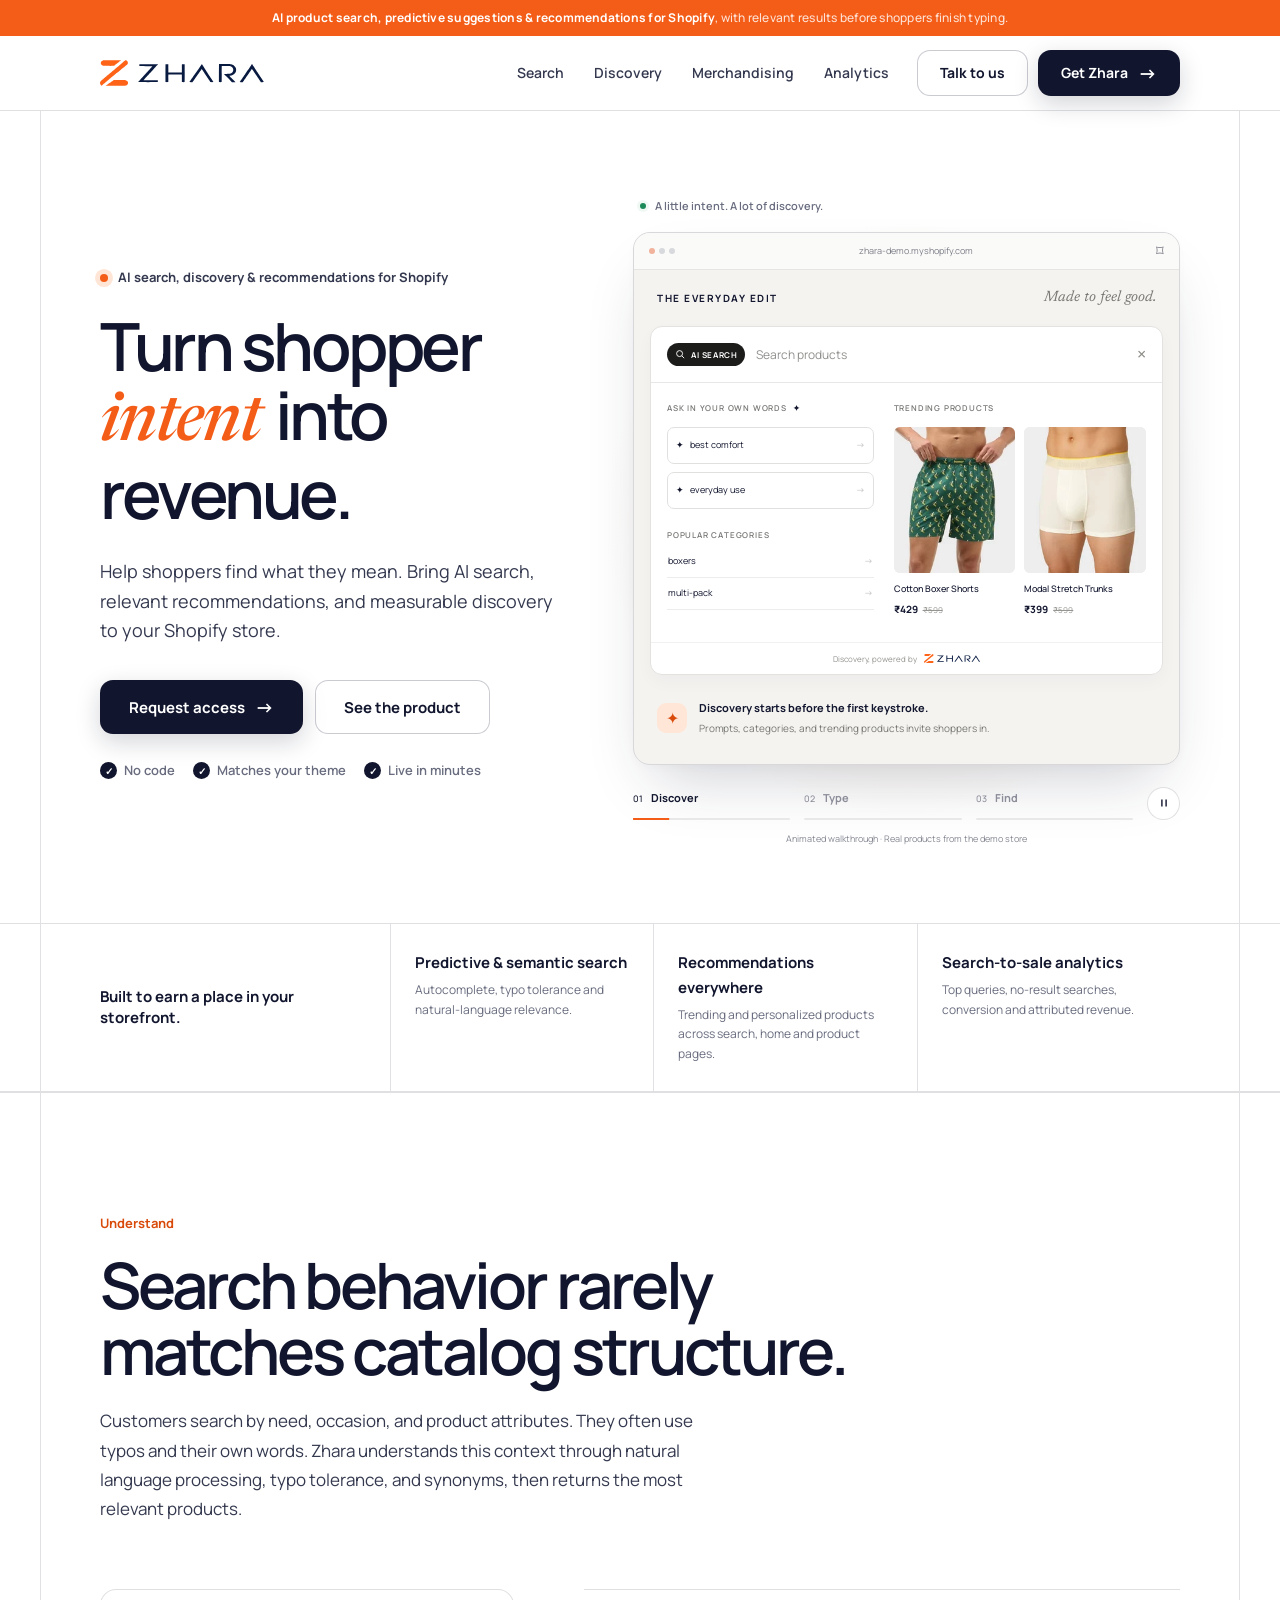
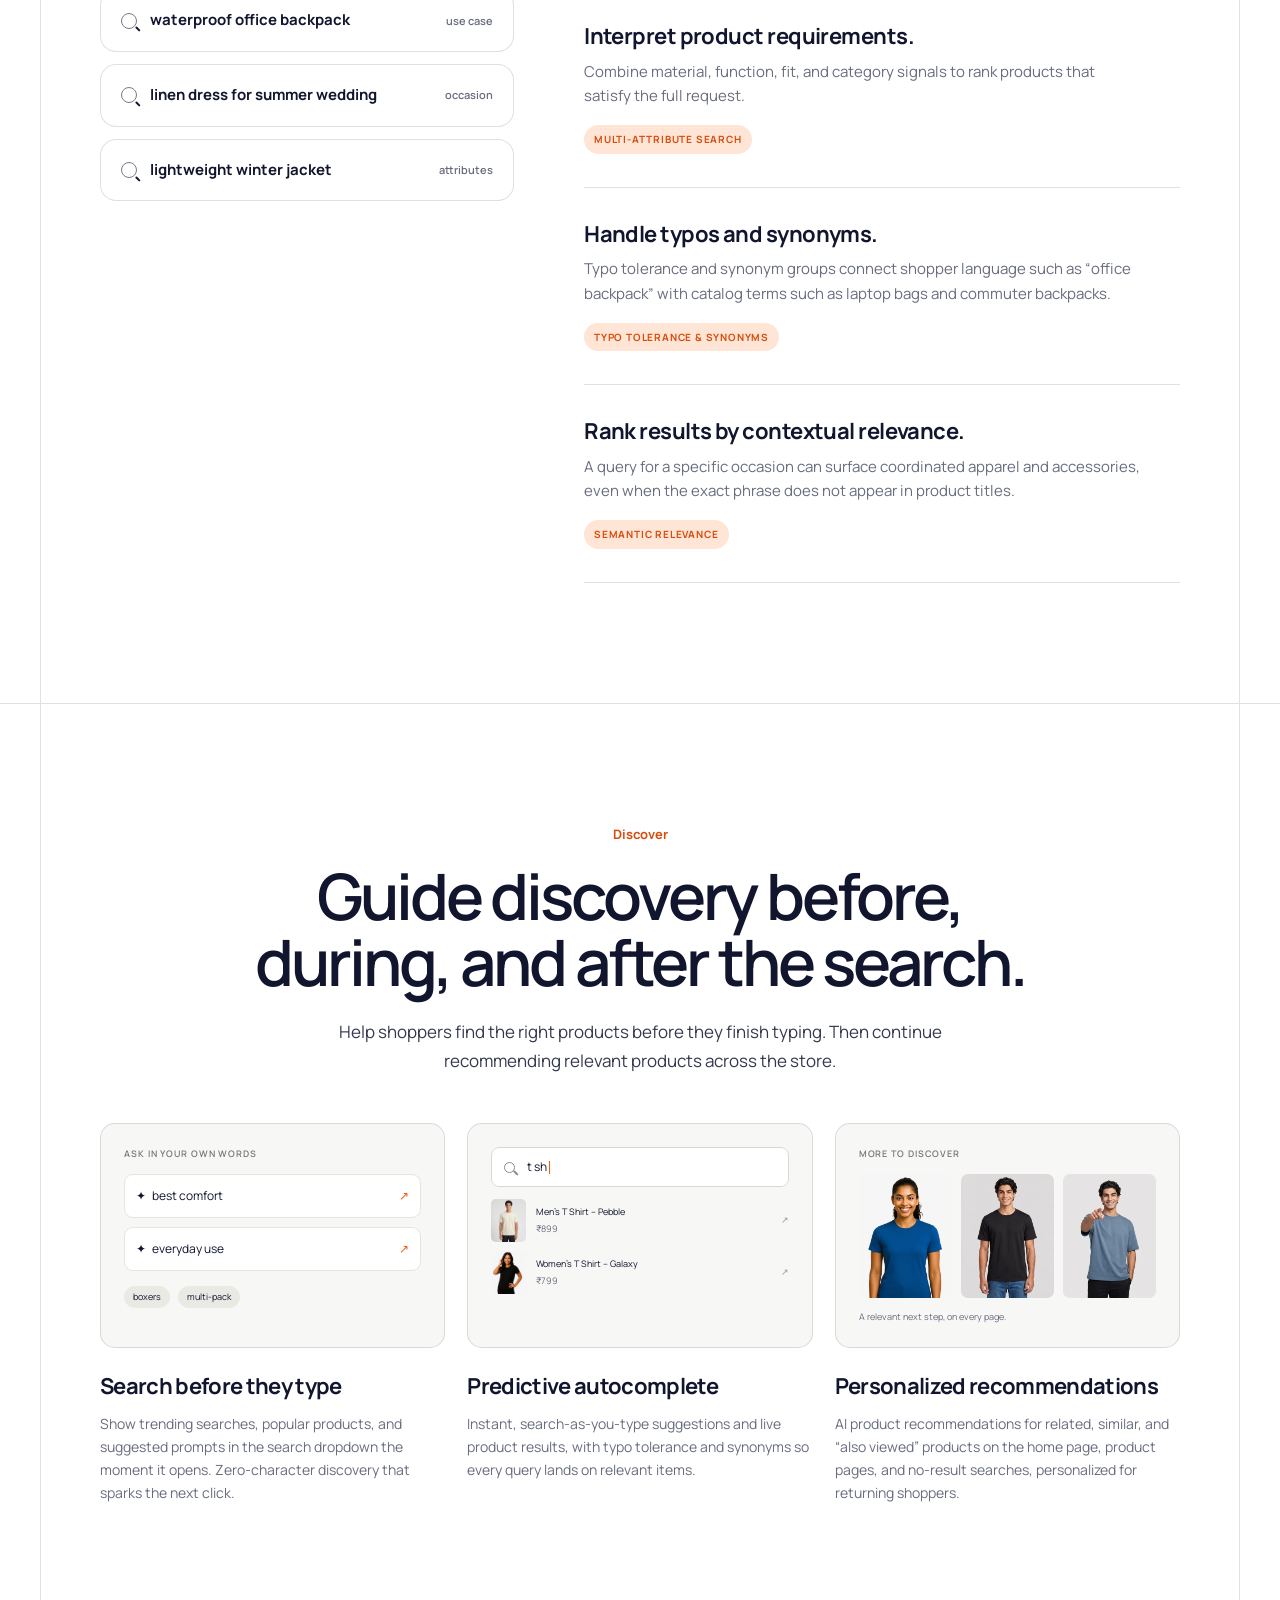
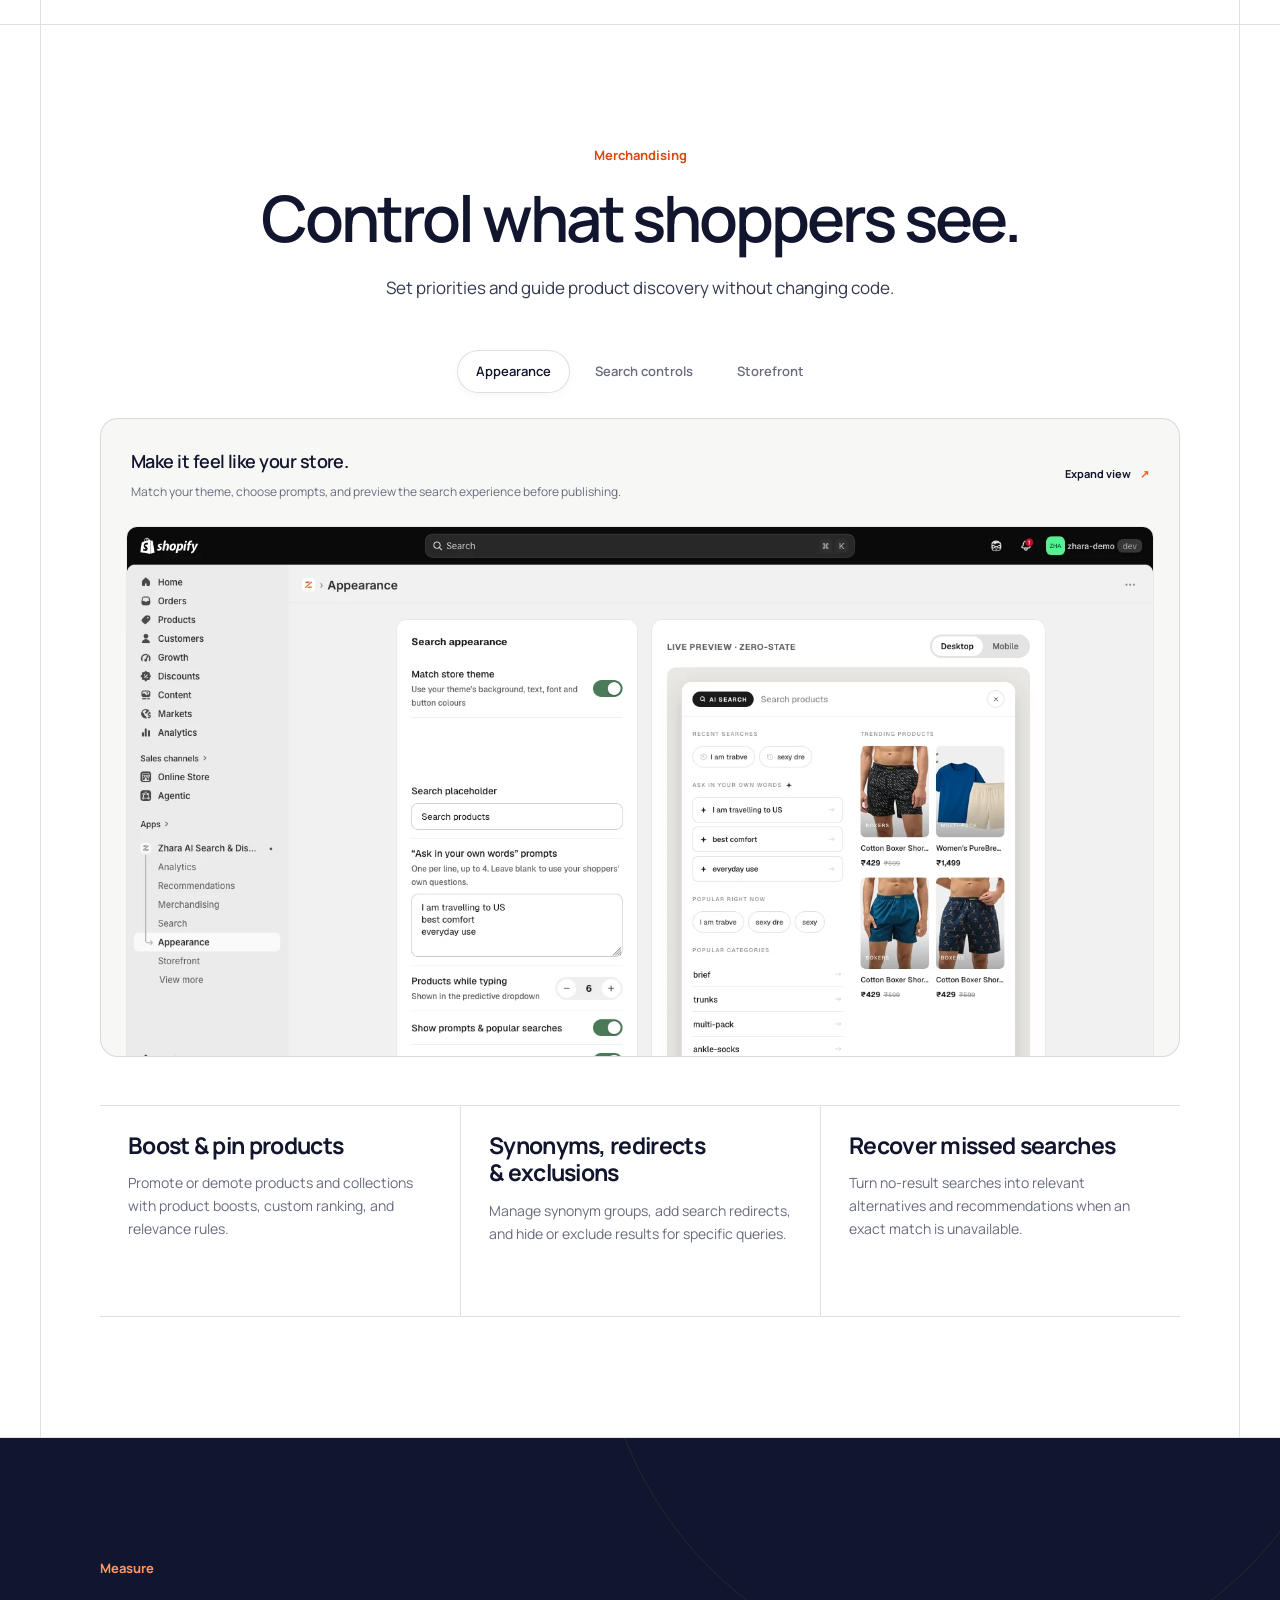
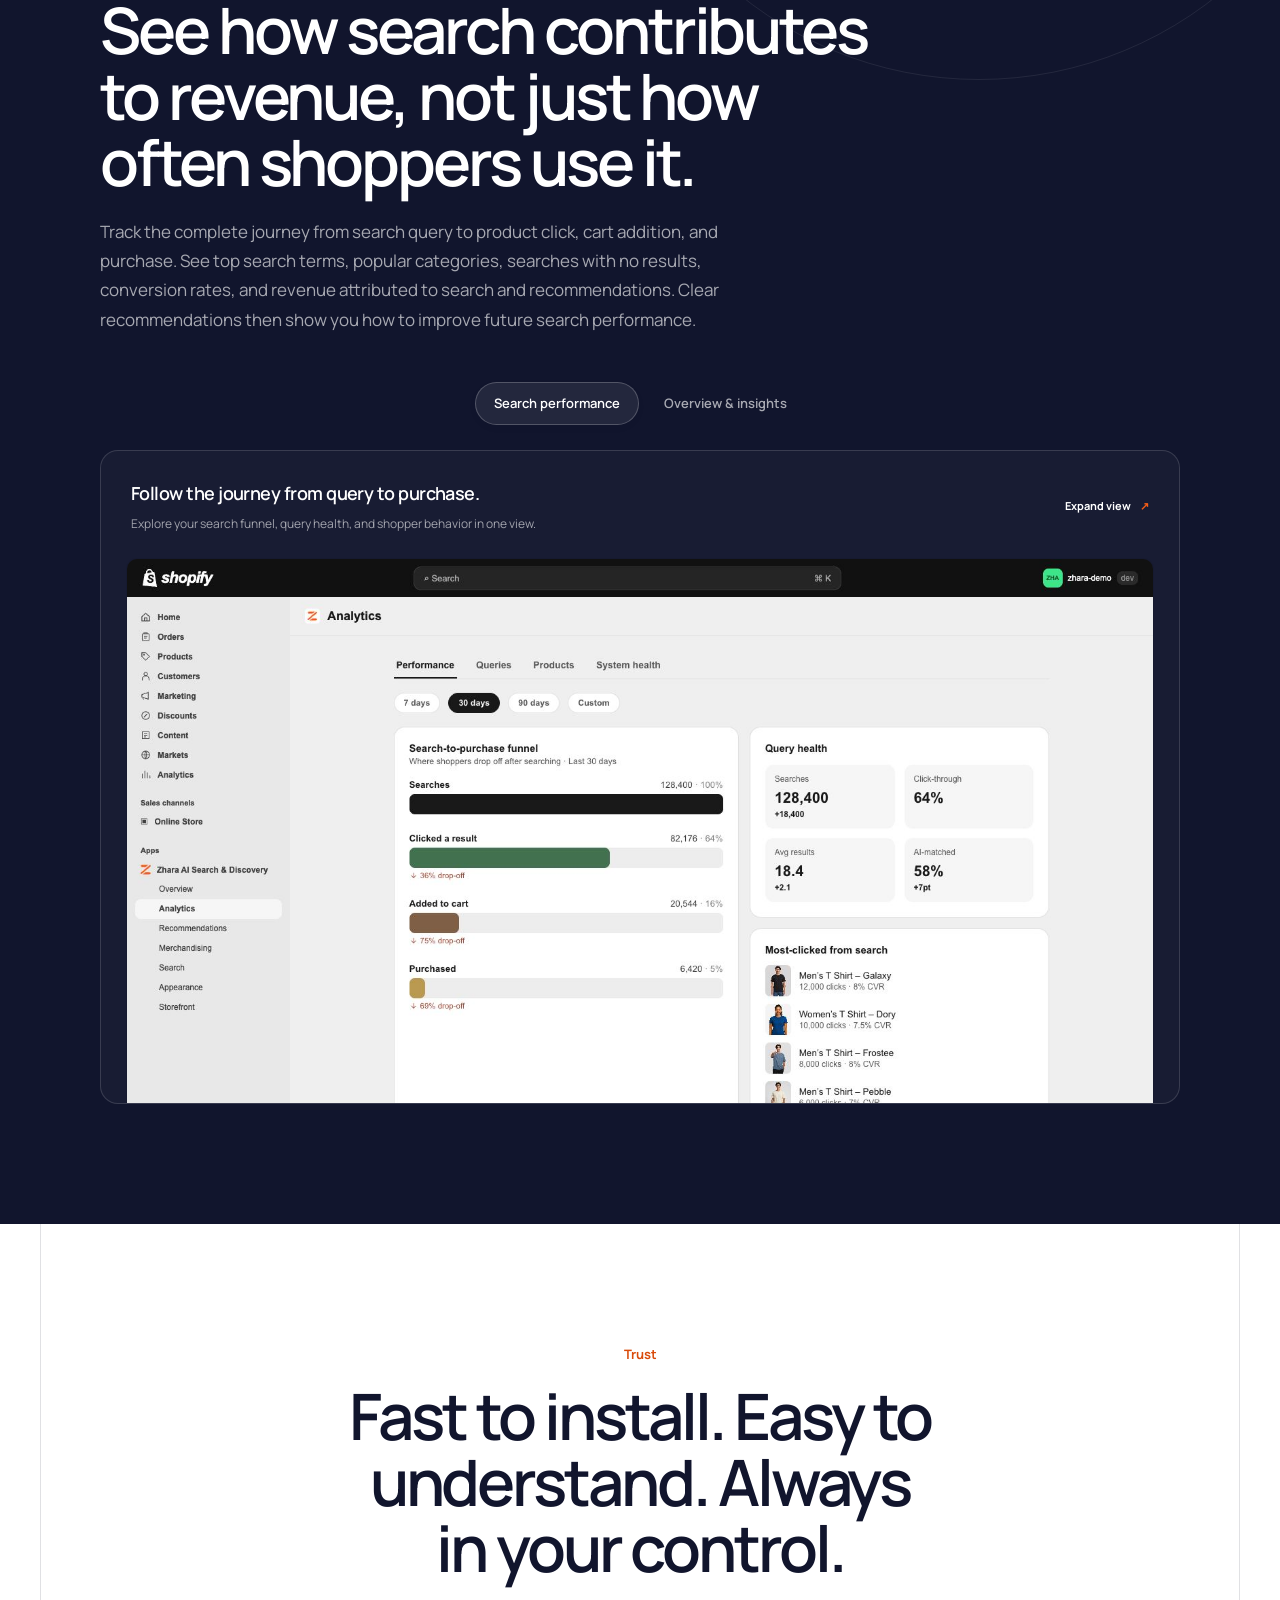
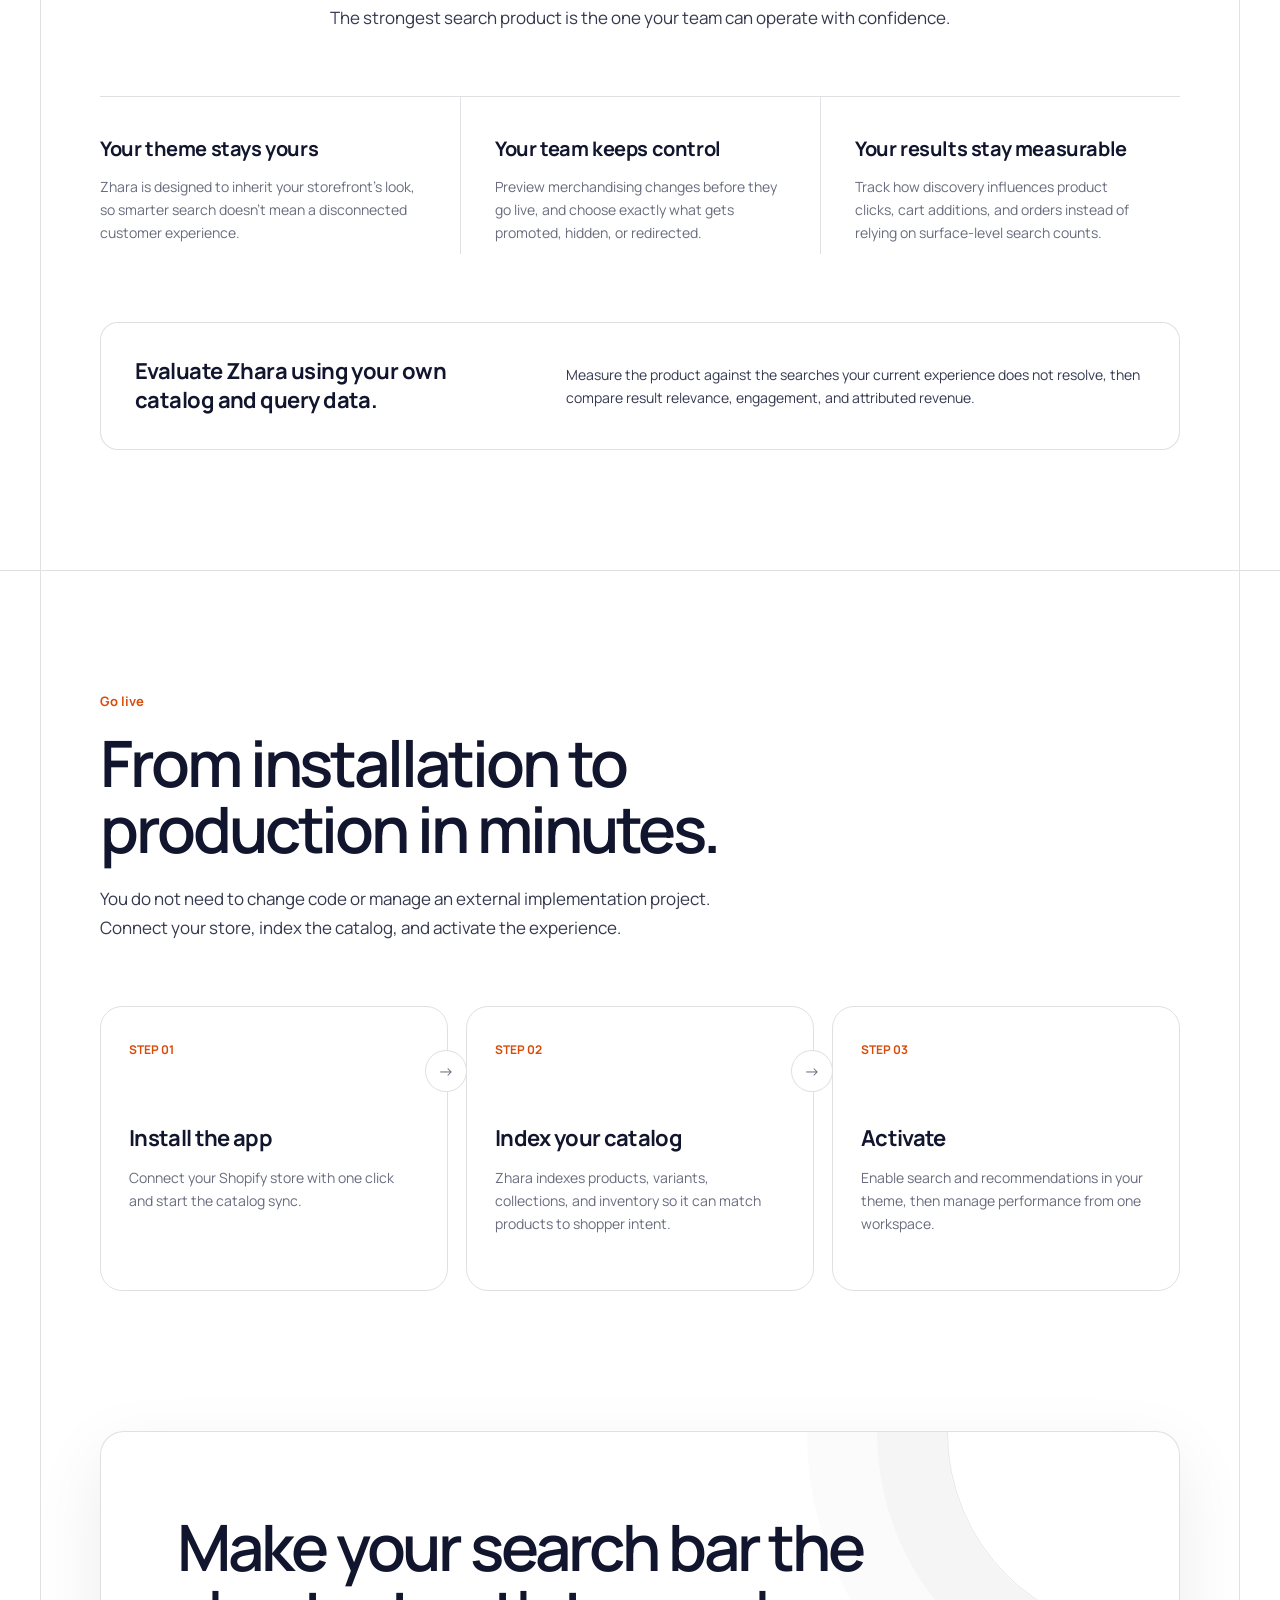
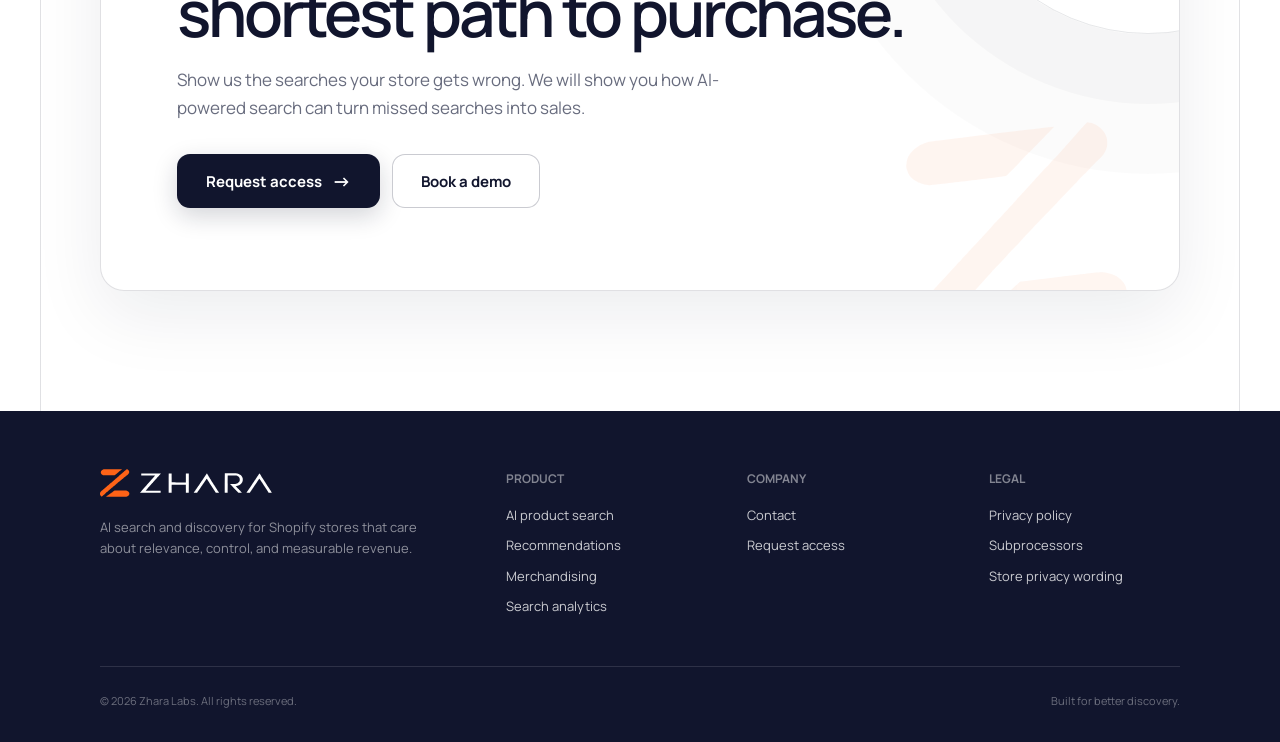
==== index.html @ 8847c70d "feat: add script to build static analytics visuals with illustrative data" ====
<!DOCTYPE html>
<html lang="en">
<head>
  <meta charset="UTF-8">
  <meta name="viewport" content="width=device-width, initial-scale=1.0">
  <title>Zhara AI Search &amp; Discovery — Turn shopper intent into revenue</title>
  <meta name="description" content="Zhara AI Search &amp; Discovery adds AI-powered product search, predictive autocomplete, trending searches and products, and personalized recommendations to your Shopify store — with search analytics that connect discovery to revenue.">
  <meta name="application-name" content="Zhara AI Search &amp; Discovery">
  <meta name="theme-color" content="#ffffff">
  <link rel="canonical" href="https://zhara.io/">
  <meta property="og:type" content="website">
  <meta property="og:url" content="https://zhara.io/">
  <meta property="og:site_name" content="Zhara AI Search &amp; Discovery">
  <meta property="og:title" content="Zhara AI Search &amp; Discovery — Turn shopper intent into revenue">
  <meta property="og:description" content="AI product search, predictive suggestions, trending discovery, recommendations, and analytics for Shopify stores.">
  <meta property="og:image" content="https://zhara.io/assets/og.png">
  <meta property="og:image:width" content="1200">
  <meta property="og:image:height" content="630">
  <meta name="twitter:card" content="summary_large_image">
  <meta name="twitter:title" content="Zhara AI Search &amp; Discovery — Turn shopper intent into revenue">
  <meta name="twitter:description" content="AI product search, predictive suggestions, trending discovery, recommendations, and analytics for Shopify stores.">
  <meta name="twitter:image" content="https://zhara.io/assets/og.png">
  <link rel="icon" href="/favicon.ico" sizes="48x48">
  <link rel="icon" href="assets/logo/favicon.svg" type="image/svg+xml">
  <link rel="icon" href="assets/logo/favicon-32.png" type="image/png" sizes="32x32">
  <link rel="apple-touch-icon" href="assets/logo/apple-touch-icon.png">
  <link rel="manifest" href="/site.webmanifest">
  <script type="application/ld+json">
  {
    "@context": "https://schema.org",
    "@type": "SoftwareApplication",
    "name": "Zhara AI Search & Discovery",
    "url": "https://zhara.io/",
    "applicationCategory": "BusinessApplication",
    "operatingSystem": "Web",
    "description": "AI-powered product search, predictive autocomplete, trending searches, personalized recommendations, merchandising controls, and search analytics for Shopify stores.",
    "offers": { "@type": "Offer", "price": "0", "priceCurrency": "USD" }
  }
  </script>
  <link rel="preconnect" href="https://fonts.googleapis.com">
  <link rel="preconnect" href="https://fonts.gstatic.com" crossorigin>
  <link href="https://fonts.googleapis.com/css2?family=Manrope:wght@400;500;600;700&family=Newsreader:ital,opsz,wght@1,6..72,500&display=swap" rel="stylesheet">
  <style>
    :root {
      --ink: #11152d;
      --ink-2: #34394f;
      --muted: #686c7e;
      --paper: #ffffff;
      --paper-2: #f7f7f5;
      --white: #ffffff;
      --line: rgba(17, 21, 45, .13);
      --line-strong: rgba(17, 21, 45, .22);
      --orange: #f45d18;
      --orange-deep: #d94b0b;
      --orange-pale: #ffe5d6;
      --green: #1c8a58;
      --font: "Manrope", -apple-system, BlinkMacSystemFont, "Segoe UI", sans-serif;
      --serif: "Newsreader", Georgia, serif;
      --max: 1080px;
      --radius: 24px;
      --shadow: 0 30px 80px rgba(17, 21, 45, .13), 0 2px 8px rgba(17, 21, 45, .06);
    }

    * { box-sizing: border-box; margin: 0; padding: 0; }
    html { scroll-behavior: smooth; }
    body {
      background: #ffffff;
      color: var(--ink);
      font-family: var(--font);
      font-size: 16px;
      line-height: 1.65;
      -webkit-font-smoothing: antialiased;
      overflow-x: hidden;
    }
    body::before { display: none; }
    ::selection { background: var(--orange); color: white; }
    a { color: inherit; text-decoration: none; }
    img { max-width: 100%; display: block; }
    button { font: inherit; }
    .wrap { width: min(calc(100% - 96px), var(--max)); margin-inline: auto; }
    .sr-only { position: absolute; width: 1px; height: 1px; padding: 0; margin: -1px; overflow: hidden; clip: rect(0,0,0,0); white-space: nowrap; border: 0; }

    .announcement {
      min-height: 36px;
      display: flex;
      align-items: center;
      justify-content: center;
      gap: 0;
      padding: 7px 20px;
      background: var(--orange);
      color: white;
      font-size: 12px;
      font-weight: 700;
      letter-spacing: .02em;
      text-align: center;
    }
    .announcement span { opacity: .82; font-weight: 500; }

    nav {
      position: sticky;
      top: 0;
      z-index: 50;
      background: rgba(255, 255, 255, .88);
      border-bottom: 1px solid var(--line);
      backdrop-filter: blur(18px) saturate(1.2);
    }
    .nav-inner { height: 74px; display: flex; align-items: center; justify-content: space-between; gap: 28px; }
    .brand img { width: 164px; height: auto; }
    .nav-links { display: flex; align-items: center; gap: 30px; margin-left: auto; }
    .nav-links a { font-size: 14px; font-weight: 600; color: var(--ink-2); transition: color .2s ease; }
    .nav-links a:hover { color: var(--orange-deep); }
    .nav-actions { display: flex; align-items: center; gap: 10px; }

    .btn {
      min-height: 46px;
      padding: 0 22px;
      border: 1px solid transparent;
      border-radius: 13px;
      display: inline-flex;
      align-items: center;
      justify-content: center;
      gap: 10px;
      font-size: 14px;
      font-weight: 700;
      line-height: 1;
      cursor: pointer;
      transition: transform .2s ease, box-shadow .2s ease, background .2s ease, color .2s ease, border-color .2s ease;
    }
    .btn:hover { transform: translateY(-2px); }
    .btn-dark { background: var(--ink); color: white; box-shadow: 0 8px 24px rgba(17, 21, 45, .18); }
    .btn-dark:hover { background: var(--orange); box-shadow: 0 12px 28px rgba(244, 93, 24, .28); }
    .btn-light { background: rgba(255,255,255,.45); border-color: var(--line-strong); color: var(--ink); }
    .btn-light:hover { background: var(--white); border-color: var(--ink); }
    .btn-orange { background: var(--orange); color: white; box-shadow: 0 8px 24px rgba(244,93,24,.25); }
    .btn-orange:hover { background: #ff6b27; }
    .btn-lg { min-height: 54px; padding: 0 28px; font-size: 15px; }
    .arrow { font-size: 19px; line-height: 0; transition: transform .2s ease; }
    .btn:hover .arrow, .text-link:hover .arrow { transform: translateX(4px); }

    .hero {
      position: relative;
      min-height: 790px;
      padding: 102px 0 88px;
      overflow: hidden;
      background-color: #fff;
      background-image: linear-gradient(to right, var(--line) 0 1px, transparent 1px calc(100% - 1px), var(--line) calc(100% - 1px) 100%);
      background-size: min(1200px, calc(100% - 48px)) 100%;
      background-position: center;
      background-repeat: no-repeat;
    }
    .hero::before { display: none; }
    .hero::after { display: none; }
    .hero-grid { position: relative; display: grid; grid-template-columns: minmax(0, 1.12fr) minmax(420px, .88fr); gap: 52px; align-items: center; }
    .eyebrow {
      display: inline-flex;
      align-items: center;
      gap: 10px;
      margin-bottom: 24px;
      font-size: 13px;
      font-weight: 700;
      color: var(--ink-2);
    }
    .eyebrow::before { content: ""; width: 8px; height: 8px; border-radius: 50%; background: var(--orange); box-shadow: 0 0 0 5px var(--orange-pale); }
    h1, h2, h3 { text-wrap: balance; }
    h1 {
      max-width: 700px;
      font-size: clamp(52px, 5.6vw, 78px);
      line-height: 1.035;
      letter-spacing: -.052em;
      font-weight: 600;
    }
    .serif { display: inline-block; margin-right: .075em; font-family: var(--serif); font-style: italic; font-weight: 500; color: var(--orange); letter-spacing: -.025em; }
    .hero-copy { max-width: 590px; margin-top: 28px; color: var(--ink-2); font-size: 18px; line-height: 1.65; }
    .hero-actions { margin-top: 34px; display: flex; align-items: center; gap: 12px; flex-wrap: wrap; }
    .micro-proof { margin-top: 26px; display: flex; align-items: center; gap: 18px; flex-wrap: wrap; color: var(--muted); font-size: 13px; font-weight: 600; }
    .micro-proof span { display: inline-flex; align-items: center; gap: 7px; }
    .micro-proof i { width: 17px; height: 17px; border-radius: 50%; background: var(--ink); color: white; font-size: 10px; font-style: normal; display: inline-flex; align-items: center; justify-content: center; }

    .search-ico { width: 16px; height: 16px; border: 1.5px solid currentColor; border-radius: 50%; position: relative; flex: none; }
    .search-ico::after { content: ""; position: absolute; width: 6px; height: 1.5px; background: currentColor; right: -5px; bottom: -2px; transform: rotate(45deg); border-radius: 2px; }

    .proof-strip {
      border-block: 1px solid var(--line);
      background-color: #fff;
      background-image: linear-gradient(to right, var(--line) 0 1px, transparent 1px calc(100% - 1px), var(--line) calc(100% - 1px) 100%);
      background-size: min(1200px, calc(100% - 48px)) 100%;
      background-position: center;
      background-repeat: no-repeat;
    }
    .proof-grid { display: grid; grid-template-columns: 1.1fr repeat(3, 1fr); align-items: stretch; }
    .proof-intro { padding: 34px 34px 34px 0; display: flex; align-items: center; font-size: 15px; font-weight: 700; line-height: 1.35; }
    .proof-item { padding: 27px 24px; border-left: 1px solid var(--line); }
    .proof-item b { display: block; font-size: 15px; }
    .proof-item span { display: block; margin-top: 4px; color: var(--muted); font-size: 12px; }

    section {
      padding: 120px 0;
      background-color: #fff;
      background-image: linear-gradient(to right, var(--line) 0 1px, transparent 1px calc(100% - 1px), var(--line) calc(100% - 1px) 100%);
      background-size: min(1200px, calc(100% - 48px)) 100%;
      background-position: center;
      background-repeat: no-repeat;
    }
    .section-kicker { margin-bottom: 18px; color: var(--orange-deep); font-size: 13px; font-weight: 700; }
    .section-kicker span { color: var(--muted); }
    h2 { max-width: 860px; font-size: clamp(40px, 5vw, 64px); line-height: 1.03; letter-spacing: -.048em; font-weight: 600; }
    .section-copy { max-width: 640px; margin-top: 22px; color: var(--ink-2); font-size: 17px; line-height: 1.72; }
    .section-head.center { text-align: center; }
    .section-head.center h2, .section-head.center .section-copy { margin-inline: auto; }

    .story { border-block: 1px solid var(--line); }
    .story-grid { margin-top: 66px; display: grid; grid-template-columns: .82fr 1.18fr; gap: 70px; align-items: start; }
    .queries { position: sticky; top: 125px; display: grid; gap: 12px; }
    .query-chip { padding: 18px 20px; border: 1px solid var(--line); border-radius: 16px; background: var(--paper); display: flex; align-items: center; gap: 13px; font-size: 15px; font-weight: 700; transition: border-color .2s, background .2s, transform .2s; }
    .query-chip:hover { transform: translateX(5px); border-color: var(--orange); background: var(--orange-pale); }
    .query-chip small { margin-left: auto; color: var(--muted); font-size: 11px; font-weight: 600; }
    .meaning-list { border-top: 1px solid var(--line); }
    .meaning { padding: 33px 0; border-bottom: 1px solid var(--line); }
    .meaning h3 { font-size: 22px; line-height: 1.25; letter-spacing: -.025em; }
    .meaning p { margin-top: 9px; color: var(--muted); font-size: 15px; max-width: 560px; }
    .meaning-tag { display: inline-flex; margin-top: 16px; padding: 6px 10px; border-radius: 999px; background: var(--orange-pale); color: var(--orange-deep); font-size: 10px; font-weight: 700; letter-spacing: .08em; text-transform: uppercase; }

    .suite { position: relative; overflow: hidden; border-bottom: 1px solid var(--line); }
    .simple-feature-grid { margin-top: 48px; display: grid; grid-template-columns: repeat(3, 1fr); border-block: 1px solid var(--line); }
    .simple-feature { min-height: 210px; padding: 26px 28px 30px; }
    .simple-feature + .simple-feature { border-left: 1px solid var(--line); }
    .simple-feature h3 { margin-top: 0; font-size: 23px; line-height: 1.2; letter-spacing: -.03em; }
    .simple-feature p { max-width: 310px; margin-top: 12px; color: var(--muted); font-size: 14px; }

    .analytics { background: var(--ink); background-image: none; color: white; position: relative; overflow: hidden; }
    .analytics::before { content: ""; position: absolute; width: 760px; height: 760px; border-radius: 50%; border: 1px solid rgba(255,255,255,.08); top: -520px; right: -80px; }
    .analytics .section-kicker { color: #ff9a66; }
    .analytics h2 { color: white; }
    .analytics .section-copy { color: rgba(255,255,255,.63); }
    .trust-section { border-bottom: 1px solid var(--line); }
    .trust-grid { margin-top: 64px; display: grid; grid-template-columns: repeat(3, 1fr); border-top: 1px solid var(--line); }
    .trust-card { padding: 35px 34px 10px 0; }
    .trust-card + .trust-card { padding-left: 34px; border-left: 1px solid var(--line); }
    .trust-card h3 { margin-top: 0; font-size: 20px; letter-spacing: -.02em; }
    .trust-card p { margin-top: 10px; color: var(--muted); font-size: 14px; }
    .honesty { margin-top: 68px; padding: 34px; border-radius: 18px; background: #fff; border: 1px solid var(--line); display: grid; grid-template-columns: .8fr 1.2fr; gap: 45px; align-items: center; }
    .honesty strong { font-size: 22px; line-height: 1.3; letter-spacing: -.025em; }
    .honesty p { color: var(--ink-2); font-size: 14px; }

    .steps-grid { margin-top: 64px; display: grid; grid-template-columns: repeat(3, 1fr); gap: 18px; }
    .step { min-height: 285px; padding: 28px; border: 1px solid var(--line); border-radius: 22px; position: relative; }
    .step::after { content: "→"; position: absolute; right: -20px; top: 43px; width: 40px; height: 40px; border: 1px solid var(--line); border-radius: 50%; background: var(--paper); display: grid; place-items: center; z-index: 2; color: var(--muted); }
    .step:last-child::after { display: none; }
    .step-num { color: var(--orange-deep); font-size: 12px; font-weight: 700; }
    .step h3 { margin-top: 58px; font-size: 22px; letter-spacing: -.03em; }
    .step p { margin-top: 10px; color: var(--muted); font-size: 14px; }

    .cta { padding-top: 20px; padding-bottom: 120px; }
    .cta-box { position: relative; padding: 82px 76px; border: 1px solid var(--line); border-radius: 24px; overflow: hidden; background: #fff; color: var(--ink); box-shadow: 0 24px 70px rgba(17,21,45,.08); }
    .cta-box::before { content: ""; position: absolute; width: 400px; height: 400px; right: -170px; top: -200px; border: 1px solid rgba(17,21,45,.1); border-radius: 50%; box-shadow: 0 0 0 70px rgba(17,21,45,.025), 0 0 0 140px rgba(17,21,45,.015); }
    .cta-mark { position: absolute; right: 60px; bottom: -38px; width: 210px; opacity: .06; transform: rotate(-7deg); }
    .cta-box h2 { position: relative; max-width: 760px; color: var(--ink); }
    .cta-box p { position: relative; max-width: 560px; margin-top: 20px; color: var(--muted); font-size: 17px; }
    .cta-actions { position: relative; margin-top: 32px; display: flex; gap: 12px; flex-wrap: wrap; }
    .cta-box .btn-dark { background: var(--ink); }
    .cta-box .btn-light { border-color: var(--line-strong); background: #fff; color: var(--ink); }
    .cta-box .btn-light:hover { border-color: var(--ink); }

    footer { padding: 58px 0 32px; background: var(--ink); color: white; }
    .footer-top { display: grid; grid-template-columns: 1.3fr repeat(3, .7fr); gap: 50px; padding-bottom: 48px; border-bottom: 1px solid rgba(255,255,255,.12); }
    .footer-brand img { width: 172px; height: auto; }
    .footer-brand p { max-width: 360px; margin-top: 20px; color: rgba(255,255,255,.52); font-size: 13px; }
    .footer-col b { display: block; margin-bottom: 16px; font-size: 12px; color: rgba(255,255,255,.48); }
    .footer-col a { display: block; width: fit-content; margin-top: 9px; font-size: 13px; color: rgba(255,255,255,.78); }
    .footer-col a:hover { color: #ff9a66; }
    .footer-bottom { padding-top: 25px; display: flex; justify-content: space-between; gap: 20px; color: rgba(255,255,255,.38); font-size: 11px; }

    .reveal { opacity: 0; transform: translateY(18px); transition: opacity .7s cubic-bezier(.16,1,.3,1), transform .7s cubic-bezier(.16,1,.3,1); }
    .reveal.in { opacity: 1; transform: none; }

    @media (max-width: 1000px) {
      .nav-links { display: none; }
      .hero { padding-top: 76px; }
      .hero-grid { grid-template-columns: 1fr; gap: 44px; }
      .hero-copy { max-width: 700px; }
      .proof-grid { grid-template-columns: repeat(3, 1fr); }
      .proof-intro { grid-column: 1 / -1; padding: 25px 0; border-bottom: 1px solid var(--line); }
      .proof-item:first-of-type { border-left: 0; }
      .story-grid { grid-template-columns: 1fr; gap: 35px; }
      .queries { position: static; grid-template-columns: repeat(3, 1fr); }
      .query-chip { flex-wrap: wrap; }
      .query-chip small { width: 100%; margin-left: 29px; }
      .simple-feature-grid { grid-template-columns: 1fr; }
      .simple-feature { min-height: auto; padding: 24px 0; }
      .simple-feature + .simple-feature { border-left: 0; border-top: 1px solid var(--line); }
      .simple-feature h3 { margin-top: 0; }
      .trust-grid { grid-template-columns: 1fr; }
      .trust-card, .trust-card + .trust-card { padding: 28px 0; border-left: 0; border-bottom: 1px solid var(--line); }
      .honesty { grid-template-columns: 1fr; gap: 14px; }
    }

    @media (max-width: 700px) {
      .wrap { width: min(calc(100% - 56px), var(--max)); }
      .hero, .proof-strip, section { background-image: none; }
      .announcement span { display: none; }
      .nav-inner { height: 66px; }
      .brand img { width: 132px; }
      .nav-actions .btn-light { display: none; }
      .nav-actions .btn { min-height: 40px; padding: 0 15px; font-size: 12px; }
      .hero { min-height: auto; padding: 68px 0 56px; }
      h1 { font-size: clamp(46px, 13vw, 58px); line-height: 1.05; }
      .hero-copy { margin-top: 22px; font-size: 16px; }
      .hero-actions { align-items: stretch; flex-direction: column; }
      .hero-actions .btn { width: 100%; }
      .micro-proof { gap: 9px 15px; }
      .proof-grid { grid-template-columns: 1fr; }
      .proof-item, .proof-item:first-of-type { border-left: 0; border-top: 1px solid var(--line); padding-inline: 0; }
      section { padding: 82px 0; }
      h2 { font-size: clamp(37px, 11vw, 52px); }
      .section-copy { font-size: 16px; }
      .story-grid, .simple-feature-grid, .trust-grid, .steps-grid { margin-top: 42px; }
      .queries { grid-template-columns: 1fr; }
      .meaning { padding: 26px 0; }
      .steps-grid { grid-template-columns: 1fr; gap: 12px; }
      .step { min-height: auto; padding: 24px; }
      .step::after { display: none; }
      .step h3 { margin-top: 18px; }
      .cta { padding-bottom: 82px; }
      .cta-box { padding: 56px 25px; }
      .cta-mark { right: -30px; width: 160px; }
      .cta-actions { flex-direction: column; }
      .cta-actions .btn { width: 100%; }
      .footer-top { grid-template-columns: 1fr 1fr; }
      .footer-brand { grid-column: 1 / -1; }
      .footer-bottom { flex-direction: column; }
    }

    @media (prefers-reduced-motion: reduce) {
      html { scroll-behavior: auto; }
      *, *::before, *::after { animation-duration: .01ms !important; animation-iteration-count: 1 !important; transition-duration: .01ms !important; }
      .reveal { opacity: 1; transform: none; }
    }
  </style>
  <link rel="stylesheet" href="assets/product-demo.css">
</head>
<body>
  <div class="announcement">AI product search, predictive suggestions &amp; recommendations for Shopify<span>, with relevant results before shoppers finish typing.</span></div>

  <nav aria-label="Main navigation">
    <div class="wrap nav-inner">
      <a href="#top" class="brand" aria-label="Zhara home"><img src="assets/logo/zhara-logo.svg" alt="Zhara" width="1302" height="209"></a>
      <div class="nav-links">
        <a href="#product">Search</a>
        <a href="#discovery">Discovery</a>
        <a href="#features">Merchandising</a>
        <a href="#analytics">Analytics</a>
      </div>
      <div class="nav-actions">
        <a href="mailto:hello@zhara.app" class="btn btn-light">Talk to us</a>
        <a href="#get-started" class="btn btn-dark">Get Zhara <span class="arrow">→</span></a>
      </div>
    </div>
  </nav>

  <main>
    <header class="hero" id="top">
      <div class="wrap hero-grid">
        <div class="hero-content">
          <div class="eyebrow">AI search, discovery &amp; recommendations for Shopify</div>
          <h1>Turn shopper <span class="serif">intent</span> into revenue.</h1>
          <p class="hero-copy">Help shoppers find what they mean. Bring AI search, relevant recommendations, and measurable discovery to your Shopify store.</p>
          <div class="hero-actions">
            <a href="#get-started" class="btn btn-dark btn-lg">Request access <span class="arrow">→</span></a>
            <a href="#product" class="btn btn-light btn-lg">See the product</a>
          </div>
          <div class="micro-proof" aria-label="Product benefits">
            <span><i>✓</i>No code</span>
            <span><i>✓</i>Matches your theme</span>
            <span><i>✓</i>Live in minutes</span>
          </div>
        </div>

        <figure class="product-stage" id="product-demo" aria-label="Animated Zhara search walkthrough">
          <div class="demo-stage-label"><span class="live-dot"></span> A little intent. A lot of discovery.</div>
          <div class="demo-browser">
            <div class="demo-chrome"><span class="window-dots" aria-hidden="true"><i></i><i></i><i></i></span><span>zhara-demo.myshopify.com</span><span class="demo-lock" aria-hidden="true">⌑</span></div>
            <div class="demo-store"><span>THE EVERYDAY EDIT</span><span>Made to feel good.</span></div>
            <div class="demo-search-window">
              <div class="demo-search-field"><span class="ai-badge"><svg viewBox="0 0 24 24" aria-hidden="true"><circle cx="10" cy="10" r="6.5"/><path d="m15 15 5 5"/></svg> AI SEARCH</span><span id="demo-query">Search products</span><span class="demo-caret" aria-hidden="true"></span><span class="demo-close" aria-hidden="true">×</span></div>
              <div class="demo-content" id="demo-content">
                <div class="demo-discover">
                  <div class="demo-suggestions"><p class="ui-label">Ask in your own words <span>✦</span></p><div class="prompt-line">✦ &nbsp; best comfort <span>→</span></div><div class="prompt-line">✦ &nbsp; everyday use <span>→</span></div><p class="ui-label category-label">Popular categories</p><div class="category-line">boxers <span>→</span></div><div class="category-line">multi-pack <span>→</span></div></div>
                  <div><p class="ui-label">Trending products</p><div class="demo-trending"><div class="demo-product"><img src="assets/demo/bananza.webp" alt="Cotton Boxer Shorts - Bananza" width="240" height="320" fetchpriority="high"><b>Cotton Boxer Shorts</b><span>₹429 <del>₹599</del></span></div><div class="demo-product"><img src="assets/demo/opal.webp" alt="Modal Stretch Trunks - Opal" width="240" height="320" fetchpriority="high"><b>Modal Stretch Trunks</b><span>₹399 <del>₹599</del></span></div></div></div>
                </div>
              </div>
              <div class="demo-powered">Discovery, powered by <img src="assets/logo/zhara-logo.svg" alt="Zhara" width="67" height="11"></div>
            </div>
            <div class="demo-story"><span class="demo-spark" aria-hidden="true">✦</span><div><strong id="demo-heading">Discovery starts before the first keystroke.</strong><p id="demo-description">Prompts, categories, and trending products invite shoppers in.</p></div></div>
          </div>
          <div class="demo-controls" aria-label="Search walkthrough scenes">
            <div class="scene-buttons"><button type="button" data-scene="0" aria-pressed="true"><span>01</span> Discover<i></i></button><button type="button" data-scene="1" aria-pressed="false"><span>02</span> Type<i></i></button><button type="button" data-scene="2" aria-pressed="false"><span>03</span> Find<i></i></button></div>
            <button type="button" id="demo-play" aria-label="Pause product animation"><svg viewBox="0 0 20 20" aria-hidden="true"><path d="M7 5v10M13 5v10"/></svg></button>
          </div>
          <figcaption class="demo-caption">Animated walkthrough · Real products from the demo store</figcaption>
        </figure>
      </div>
    </header>

    <div class="proof-strip" aria-label="Zhara product foundations">
      <div class="wrap proof-grid">
        <div class="proof-intro">Built to earn a place in your storefront.</div>
        <div class="proof-item"><b>Predictive &amp; semantic search</b><span>Autocomplete, typo tolerance and natural-language relevance.</span></div>
        <div class="proof-item"><b>Recommendations everywhere</b><span>Trending and personalized products across search, home and product pages.</span></div>
        <div class="proof-item"><b>Search-to-sale analytics</b><span>Top queries, no-result searches, conversion and attributed revenue.</span></div>
      </div>
    </div>

    <section class="story" id="product">
      <div class="wrap">
        <div class="section-head reveal">
          <div class="section-kicker">Understand</div>
          <h2>Search behavior rarely matches catalog structure.</h2>
          <p class="section-copy">Customers search by need, occasion, and product attributes. They often use typos and their own words. Zhara understands this context through natural language processing, typo tolerance, and synonyms, then returns the most relevant products.</p>
        </div>
        <div class="story-grid">
          <div class="queries reveal" aria-label="Example shopper searches">
            <div class="query-chip"><span class="search-ico" style="border-color:#777b8a"></span>waterproof office backpack <small>use case</small></div>
            <div class="query-chip"><span class="search-ico" style="border-color:#777b8a"></span>linen dress for summer wedding <small>occasion</small></div>
            <div class="query-chip"><span class="search-ico" style="border-color:#777b8a"></span>lightweight winter jacket <small>attributes</small></div>
          </div>
          <div class="meaning-list reveal">
            <article class="meaning">
              <div><h3>Interpret product requirements.</h3><p>Combine material, function, fit, and category signals to rank products that satisfy the full request.</p><span class="meaning-tag">Multi-attribute search</span></div>
            </article>
            <article class="meaning">
              <div><h3>Handle typos and synonyms.</h3><p>Typo tolerance and synonym groups connect shopper language such as “office backpack” with catalog terms such as laptop bags and commuter backpacks.</p><span class="meaning-tag">Typo tolerance &amp; synonyms</span></div>
            </article>
            <article class="meaning">
              <div><h3>Rank results by contextual relevance.</h3><p>A query for a specific occasion can surface coordinated apparel and accessories, even when the exact phrase does not appear in product titles.</p><span class="meaning-tag">Semantic relevance</span></div>
            </article>
          </div>
        </div>
      </div>
    </section>

    <section class="suite" id="discovery">
      <div class="wrap">
        <div class="section-head center reveal">
          <div class="section-kicker">Discover</div>
          <h2>Guide discovery before, during, and after the search.</h2>
          <p class="section-copy">Help shoppers find the right products before they finish typing. Then continue recommending relevant products across the store.</p>
        </div>
        <div class="simple-feature-grid reveal">
          <article class="simple-feature"><div class="feature-visual discovery-visual" aria-hidden="true"><span class="ui-label">ASK IN YOUR OWN WORDS</span><div class="mini-prompt">✦ &nbsp; best comfort <span>↗</span></div><div class="mini-prompt">✦ &nbsp; everyday use <span>↗</span></div><div class="mini-tags"><span>boxers</span><span>multi-pack</span></div></div><h3>Search before they type</h3><p>Show trending searches, popular products, and suggested prompts in the search dropdown the moment it opens. Zero-character discovery that sparks the next click.</p></article>
          <article class="simple-feature"><div class="feature-visual autocomplete-visual" aria-hidden="true"><div class="mini-search"><span class="search-ico"></span> t sh<span class="mini-caret"></span></div><div class="mini-result"><img src="assets/demo/pebble.webp" alt="" loading="lazy"><span>Men’s T Shirt – Pebble<small>₹899</small></span><span>↗</span></div><div class="mini-result"><img src="assets/demo/women-galaxy.webp" alt="" loading="lazy"><span>Women’s T Shirt – Galaxy<small>₹799</small></span><span>↗</span></div></div><h3>Predictive autocomplete</h3><p>Instant, search-as-you-type suggestions and live product results, with typo tolerance and synonyms so every query lands on relevant items.</p></article>
          <article class="simple-feature"><div class="feature-visual recommendation-visual" aria-hidden="true"><span class="ui-label">MORE TO DISCOVER</span><div class="mini-products"><img src="assets/demo/dory.webp" alt="" loading="lazy"><img src="assets/demo/galaxy.webp" alt="" loading="lazy"><img src="assets/demo/frostee.webp" alt="" loading="lazy"></div><span class="mini-caption">A relevant next step, on every page.</span></div><h3>Personalized recommendations</h3><p>AI product recommendations for related, similar, and “also viewed” products on the home page, product pages, and no-result searches, personalized for returning shoppers.</p></article>
        </div>
      </div>
    </section>

    <section class="suite" id="features">
      <div class="wrap">
        <div class="section-head center reveal">
          <div class="section-kicker">Merchandising</div>
          <h2>Control what shoppers see.</h2>
          <p class="section-copy">Set priorities and guide product discovery without changing code.</p>
        </div>
        <div class="app-tour reveal" data-tour="controls">
<div class="tour-tabs" role="tablist" aria-label="Controls product views">
          <button type="button" role="tab" id="controls-appearance-tab" aria-controls="controls-appearance" aria-selected="true" tabindex="0">Appearance</button>
          <button type="button" role="tab" id="controls-search-tab" aria-controls="controls-search" aria-selected="false" tabindex="-1">Search controls</button>
          <button type="button" role="tab" id="controls-storefront-tab" aria-controls="controls-storefront" aria-selected="false" tabindex="-1">Storefront</button>
          </div>
          <div class="tour-panel" role="tabpanel" id="controls-appearance" aria-labelledby="controls-appearance-tab">
          <div class="tour-summary">
          <div>
          <h3>Make it feel like your store.</h3>
          <p>Match your theme, choose prompts, and preview the search experience before publishing.</p>
          </div>
          <button type="button" class="expand-shot" data-image="assets/demo/appearance.webp" data-title="Zhara Appearance">Expand view <span aria-hidden="true">↗</span>
          </button>
          </div>
          <div class="screenshot-viewport" tabindex="0" aria-label="Appearance screenshot; scroll to explore">
          <img src="assets/demo/appearance.webp" alt="Zhara Appearance inside Shopify admin" loading="lazy" width="1526" height="1020">
          </div>
          </div>
          <div class="tour-panel" role="tabpanel" id="controls-search" aria-labelledby="controls-search-tab" hidden>
          <div class="tour-summary">
          <div>
          <h3>Your catalog. Your rules.</h3>
          <p>Choose ranking presets, manage synonyms, and personalize results for returning shoppers.</p>
          </div>
          <button type="button" class="expand-shot" data-image="assets/demo/search.webp" data-title="Zhara Search controls">Expand view <span aria-hidden="true">↗</span>
          </button>
          </div>
          <div class="screenshot-viewport" tabindex="0" aria-label="Search controls screenshot; scroll to explore">
          <img src="assets/demo/search.webp" alt="Zhara Search controls inside Shopify admin" loading="lazy" width="1526" height="3010">
          </div>
          </div>
          <div class="tour-panel" role="tabpanel" id="controls-storefront" aria-labelledby="controls-storefront-tab" hidden>
          <div class="tour-summary">
          <div>
          <h3>One place to bring it all together.</h3>
          <p>Manage your search widget, recommendation blocks, catalog sync, and event tracking.</p>
          </div>
          <button type="button" class="expand-shot" data-image="assets/demo/storefront.webp" data-title="Zhara Storefront">Expand view <span aria-hidden="true">↗</span>
          </button>
          </div>
          <div class="screenshot-viewport" tabindex="0" aria-label="Storefront screenshot; scroll to explore">
          <img src="assets/demo/storefront.webp" alt="Zhara Storefront inside Shopify admin" loading="lazy" width="1526" height="819">
          </div>
          </div>
          </div>
        <div class="simple-feature-grid reveal">
          <article class="simple-feature"><h3>Boost &amp; pin products</h3><p>Promote or demote products and collections with product boosts, custom ranking, and relevance rules.</p></article>
          <article class="simple-feature"><h3>Synonyms, redirects &amp; exclusions</h3><p>Manage synonym groups, add search redirects, and hide or exclude results for specific queries.</p></article>
          <article class="simple-feature"><h3>Recover missed searches</h3><p>Turn no-result searches into relevant alternatives and recommendations when an exact match is unavailable.</p></article>
        </div>
      </div>
    </section>

    <section class="analytics" id="analytics">
      <div class="wrap">
        <div class="section-head reveal">
          <div class="section-kicker">Measure</div>
          <h2>See how search contributes to revenue, not just how often shoppers use it.</h2>
          <p class="section-copy">Track the complete journey from search query to product click, cart addition, and purchase. See top search terms, popular categories, searches with no results, conversion rates, and revenue attributed to search and recommendations. Clear recommendations then show you how to improve future search performance.</p>
        </div>
        <div class="app-tour reveal" data-tour="measurement">
<div class="tour-tabs" role="tablist" aria-label="Measurement product views">
          <button type="button" role="tab" id="measurement-analytics-tab" aria-controls="measurement-analytics" aria-selected="true" tabindex="0">Search performance</button>
          <button type="button" role="tab" id="measurement-overview-tab" aria-controls="measurement-overview" aria-selected="false" tabindex="-1">Overview & insights</button>
          </div>
          <div class="tour-panel" role="tabpanel" id="measurement-analytics" aria-labelledby="measurement-analytics-tab">
          <div class="tour-summary">
          <div>
          <h3>Follow the journey from query to purchase.</h3>
          <p>Explore your search funnel, query health, and shopper behavior in one view.</p>
          </div>
          <button type="button" class="expand-shot" data-image="assets/demo/analytics-illustrative.webp" data-title="Zhara Search performance · Illustrative data">Expand view <span aria-hidden="true">↗</span>
          </button>
          </div>
          <div class="screenshot-viewport" tabindex="0" aria-label="Search performance screenshot; scroll to explore">
          <img src="assets/demo/analytics-illustrative.webp" alt="Illustrative Zhara analytics: 128,400 searches, 82,176 clicks, 20,544 cart additions, and 6,420 purchases." loading="lazy" width="1511" height="1106">
          </div>
          </div>
          <div class="tour-panel" role="tabpanel" id="measurement-overview" aria-labelledby="measurement-overview-tab" hidden>
          <div class="tour-summary">
          <div>
          <h3>See the opportunities in every search.</h3>
          <p>Review top queries, searches that need attention, and revenue attribution.</p>
          </div>
          <button type="button" class="expand-shot" data-image="assets/demo/overview-illustrative.webp" data-title="Zhara Overview & insights · Illustrative data">Expand view <span aria-hidden="true">↗</span>
          </button>
          </div>
          <div class="screenshot-viewport" tabindex="0" aria-label="Overview & insights screenshot; scroll to explore">
          <img src="assets/demo/overview-illustrative.webp" alt="Illustrative Zhara overview: 102,720 sessions, 128,400 searches, a 6.25% session-to-purchase rate, and ₹93.6 lakh in attributed revenue." loading="lazy" width="1511" height="1389">
          </div>
          </div>
          </div>
      </div>
    </section>

    <section class="trust-section" id="trust">
      <div class="wrap">
        <div class="section-head center reveal">
          <div class="section-kicker">Trust</div>
          <h2>Fast to install. Easy to understand. Always in your control.</h2>
          <p class="section-copy">The strongest search product is the one your team can operate with confidence.</p>
        </div>
        <div class="trust-grid reveal">
          <article class="trust-card"><h3>Your theme stays yours</h3><p>Zhara is designed to inherit your storefront’s look, so smarter search doesn’t mean a disconnected customer experience.</p></article>
          <article class="trust-card"><h3>Your team keeps control</h3><p>Preview merchandising changes before they go live, and choose exactly what gets promoted, hidden, or redirected.</p></article>
          <article class="trust-card"><h3>Your results stay measurable</h3><p>Track how discovery influences product clicks, cart additions, and orders instead of relying on surface-level search counts.</p></article>
        </div>
        <div class="honesty reveal">
          <strong>Evaluate Zhara using your own catalog and query data.</strong>
          <p>Measure the product against the searches your current experience does not resolve, then compare result relevance, engagement, and attributed revenue.</p>
        </div>
      </div>
    </section>

    <section id="how">
      <div class="wrap">
        <div class="section-head reveal">
          <div class="section-kicker">Go live</div>
          <h2>From installation to production in minutes.</h2>
          <p class="section-copy">You do not need to change code or manage an external implementation project. Connect your store, index the catalog, and activate the experience.</p>
        </div>
        <div class="steps-grid reveal">
          <article class="step"><span class="step-num">STEP 01</span><h3>Install the app</h3><p>Connect your Shopify store with one click and start the catalog sync.</p></article>
          <article class="step"><span class="step-num">STEP 02</span><h3>Index your catalog</h3><p>Zhara indexes products, variants, collections, and inventory so it can match products to shopper intent.</p></article>
          <article class="step"><span class="step-num">STEP 03</span><h3>Activate</h3><p>Enable search and recommendations in your theme, then manage performance from one workspace.</p></article>
        </div>
      </div>
    </section>

    <section class="cta" id="get-started">
      <div class="wrap">
        <div class="cta-box reveal">
          <img src="assets/logo/zhara-mark.svg" class="cta-mark" alt="" aria-hidden="true">
          <h2>Make your search bar the shortest path to purchase.</h2>
          <p>Show us the searches your store gets wrong. We will show you how AI-powered search can turn missed searches into sales.</p>
          <div class="cta-actions">
            <a href="mailto:hello@zhara.app?subject=I%27d%20like%20to%20try%20Zhara" class="btn btn-dark btn-lg">Request access <span class="arrow">→</span></a>
            <a href="mailto:hello@zhara.app?subject=Zhara%20product%20demo" class="btn btn-light btn-lg">Book a demo</a>
          </div>
        </div>
      </div>
    </section>
  </main>

  <footer>
    <div class="wrap">
      <div class="footer-top">
        <div class="footer-brand"><img src="assets/logo/zhara-logo-on-dark.svg" alt="Zhara" width="1302" height="209"><p>AI search and discovery for Shopify stores that care about relevance, control, and measurable revenue.</p></div>
        <div class="footer-col"><b>PRODUCT</b><a href="#product">AI product search</a><a href="#discovery">Recommendations</a><a href="#features">Merchandising</a><a href="#analytics">Search analytics</a></div>
        <div class="footer-col"><b>COMPANY</b><a href="mailto:hello@zhara.app">Contact</a><a href="#get-started">Request access</a></div>
        <div class="footer-col"><b>LEGAL</b><a href="/privacy/">Privacy policy</a><a href="/legal/subprocessors/">Subprocessors</a><a href="/help/store-privacy-policy/">Store privacy wording</a></div>
      </div>
      <div class="footer-bottom"><span>© 2026 Zhara Labs. All rights reserved.</span><span>Built for better discovery.</span></div>
    </div>
  </footer>

  <script>
    const revealObserver = new IntersectionObserver((entries) => {
      entries.forEach((entry) => {
        if (entry.isIntersecting) {
          entry.target.classList.add('in');
          revealObserver.unobserve(entry.target);
        }
      });
    }, { threshold: 0.12 });
    document.querySelectorAll('.reveal').forEach((el) => revealObserver.observe(el));

  </script>
  <dialog class="screenshot-dialog" aria-labelledby="screenshot-title"><div class="dialog-toolbar"><strong id="screenshot-title">Product screenshot</strong><div class="dialog-actions"><button type="button" id="zoom-screenshot" class="dialog-zoom" aria-pressed="false" aria-controls="expanded-screenshot">Zoom in</button><button type="button" id="close-screenshot" aria-label="Close screenshot">×</button></div></div><div class="dialog-image"><img id="expanded-screenshot" alt=""></div></dialog>
  <script src="assets/product-demo.js" defer></script>
</body>
</html>
---- assets/product-demo.css ----
/* Product motion follows the existing Manrope / Newsreader and navy / orange system. */
.hero { padding: 86px 0 76px; min-height: 760px; }
.hero-grid { grid-template-columns: minmax(0, .94fr) minmax(0, 1.06fr); gap: 48px; }
.hero h1 { font-size: clamp(54px, 5.2vw, 72px); }
.hero-copy { max-width: 460px; }
.product-stage { position: relative; min-width: 0; isolation: isolate; margin: 0; }
.product-stage::before { content: ''; position: absolute; inset: 3% -32px 4%; z-index: -1; border-radius: 50%; background: radial-gradient(ellipse, #ffe2d1 0, #faf5ef 45%, #fff0 70%); }
.demo-stage-label { display: flex; align-items: center; gap: 9px; margin: 0 0 17px 7px; font-size: 11px; font-weight: 600; color: var(--muted); }
.live-dot { display: inline-block; width: 6px; height: 6px; flex: none; background: var(--green); border-radius: 50%; box-shadow: 0 0 0 3px #1c8a5810; }
.demo-browser { border: 1px solid #d8d8db; border-radius: 17px; overflow: hidden; background: #f4f3f0; box-shadow: 0 30px 60px -22px #20243c3b, 0 3px 10px #20243c05; }
.demo-chrome { height: 37px; padding: 0 15px; display: flex; align-items: center; justify-content: space-between; border-bottom: 1px solid #e6e5e3; background: #fafaf9; color: #7d7e88; font-size: 9px; }
.window-dots { display: flex; gap: 4px; }
.window-dots i { width: 6px; height: 6px; border-radius: 50%; background: #d8d9dc; }
.window-dots i:first-child { background: #f1b39c; }
.demo-lock { font-size: 15px; }
.demo-store { height: 56px; display: flex; align-items: center; justify-content: space-between; padding: 0 23px; gap: 10px; }
.demo-store span:first-child { font-size: 10px; font-weight: 700; letter-spacing: .15em; }
.demo-store span:last-child { color: #7a7772; font-family: var(--serif); font-style: italic; font-size: 15px; }
.demo-search-window { margin: 0 16px; border-radius: 12px; background: #fff; overflow: hidden; border: 1px solid #e3e2df; box-shadow: 0 7px 17px #27233208; }
.demo-search-field { height: 56px; display: flex; gap: 11px; align-items: center; padding: 0 16px; border-bottom: 1px solid #e7e7e7; white-space: nowrap; }
.ai-badge { padding: 5px 8px; border-radius: 20px; background: #1c1c1b; color: #fff; font-size: 8px; font-weight: 700; letter-spacing: .075em; display: inline-flex; gap: 5px; align-items: center; flex: none; }
.ai-badge svg { width: 11px; height: 11px; fill: none; stroke: currentColor; stroke-width: 2; }
#demo-query { font-size: 12px; color: #90908e; min-width: 0; overflow: hidden; }
.product-stage[data-scene]:not([data-scene="0"]) #demo-query { color: #20211f; }
.demo-caret { display: none; width: 1px; height: 16px; background: var(--orange); margin-left: -9px; flex: none; }
.product-stage.is-typing .demo-caret { display: block; animation: caret-blink .7s steps(1) infinite; }
@keyframes caret-blink { 50% { opacity: 0; } }
.demo-close { margin-left: auto; color: #8b8b87; font-size: 19px; font-weight: 400; }
.demo-content { height: 259px; padding: 19px 16px 12px; }
.demo-content.is-entering { animation: results-enter .5s ease both; }
@keyframes results-enter { from { opacity: 0; transform: translateY(7px); } to { opacity: 1; transform: translateY(0); } }
.demo-discover { display: grid; grid-template-columns: .9fr 1.1fr; gap: 20px; }
.ui-label { display: block; font-size: 8px; line-height: 1.5; font-weight: 600; letter-spacing: .1em; color: #777875; text-transform: uppercase; margin-bottom: 13px; }
.ui-label > span { color: var(--ink); margin-left: 3px; }
.prompt-line { display: flex; align-items: center; border: 1px solid #e0e0df; border-radius: 7px; padding: 10px 8px; font-size: 9px; white-space: nowrap; margin-bottom: 8px; }
.prompt-line span, .category-line span { margin-left: auto; color: #bbbdbb; }
.category-label { margin-top: 20px; margin-bottom: 5px; }
.category-line { display: flex; padding: 8px 1px; font-size: 9px; border-bottom: 1px solid #ececeb; }
.demo-trending { display: grid; grid-template-columns: 1fr 1fr; gap: 9px; }
.demo-product { min-width: 0; }
.demo-product img { width: 100%; height: 146px; object-fit: cover; object-position: top; border-radius: 6px; background: #eee; }
.demo-product b { display: block; font-size: 9px; font-weight: 500; margin-top: 9px; white-space: nowrap; overflow: hidden; text-overflow: ellipsis; }
.demo-product > span { display: block; font-size: 10px; font-weight: 700; margin-top: 4px; }
.demo-product del { font-size: 8px; font-weight: 400; margin-left: 3px; color: #959591; }
.demo-powered { height: 32px; border-top: 1px solid #f1f1ef; display: flex; align-items: center; justify-content: center; gap: 7px; font-size: 8px; color: #93948f; }
.demo-powered img { width: 56px; height: auto; }
.demo-story { min-height: 89px; display: flex; align-items: center; padding: 15px 23px 18px; gap: 12px; }
.demo-spark { display: grid; place-items: center; width: 30px; height: 30px; flex: none; background: #ffe6d6; color: var(--orange-deep); border-radius: 9px; }
.demo-story strong { display: block; font-size: 11px; font-weight: 700; line-height: 1.5; }
.demo-story p { font-size: 10px; line-height: 1.6; color: #787873; margin-top: 4px; }
.demo-controls { display: flex; align-items: center; gap: 14px; margin-top: 21px; }
.scene-buttons { display: grid; grid-template-columns: repeat(3, 1fr); flex: 1; gap: 14px; }
.scene-buttons button { position: relative; text-align: left; background: none; border: 0; cursor: pointer; padding: 3px 0 13px; font-size: 11px; font-weight: 700; color: #8b8d99; }
.scene-buttons button > span { font-size: 9px; font-weight: 500; margin-right: 6px; }
.scene-buttons button::after, .scene-buttons button i { content: ''; position: absolute; bottom: 0; left: 0; height: 2px; width: 100%; background: #e8e8e8; border-radius: 2px; }
.scene-buttons button i { z-index: 1; background: var(--orange); transform: scaleX(0); transform-origin: left; }
.scene-buttons button[aria-pressed="true"] { color: var(--ink); }
.scene-buttons button[aria-pressed="true"] i { transform: scaleX(1); }
#demo-play { background: #fff; border: 1px solid var(--line); border-radius: 50%; width: 33px; height: 33px; cursor: pointer; display: grid; place-items: center; color: var(--ink); flex: none; }
#demo-play svg { width: 14px; height: 14px; stroke: currentColor; stroke-width: 2; fill: none; }
.demo-caption { margin-top: 12px; color: #858792; font-size: 9px; text-align: center; }
.demo-categories { display: flex; gap: 6px; margin-bottom: 13px; }
.demo-categories span { font-size: 8px; background: #f4f4f2; padding: 4px 9px; border-radius: 99px; color: #6f706c; }
.demo-results-label { display: flex; justify-content: space-between; align-items: center; }
.demo-results-label span { letter-spacing: 0; text-transform: none; color: #333630; }
.demo-results-grid { display: grid; grid-template-columns: repeat(3, 1fr); gap: 11px; }
.demo-results-grid img { height: 135px; }
.demo-results-grid b { font-size: 9px; }
.demo-list { display: grid; gap: 9px; }
.demo-list-item { display: flex; align-items: center; gap: 13px; font-size: 10px; }
.demo-list-item img { width: 43px; height: 52px; object-fit: cover; object-position: top; border-radius: 5px; }
.demo-list-item small { display: block; color: #93968e; font-size: 8px; margin-top: 4px; }
.demo-list-item > strong { margin-left: auto; font-size: 10px; }
.demo-list-item del { display: block; color: #969790; font-size: 8px; font-weight: 400; }
/* Quiet motion and tactile product evidence through the rest of the page. */
#discovery .simple-feature-grid { border: 0; gap: 22px; }
#discovery .simple-feature { padding: 0; border: 0; }
#discovery .simple-feature h3 { font-size: 22px; margin-top: 25px; }
#discovery .simple-feature p { max-width: none; }
.feature-visual { height: 225px; border: 1px solid var(--line); border-radius: 15px; padding: 23px; background: #f7f7f5; overflow: hidden; }
.feature-visual .ui-label { font-size: 9px; }
.mini-prompt { display: flex; background: #fff; border: 1px solid #e5e4df; border-radius: 9px; font-size: 12px; padding: 11px; margin-top: 9px; transition: transform .25s; }
.mini-prompt span { margin-left: auto; color: var(--orange); }
.simple-feature:hover .mini-prompt:first-of-type { transform: translateX(4px); }
.mini-tags { display: flex; gap: 8px; margin-top: 15px; }
.mini-tags span { font-size: 9px; padding: 4px 9px; background: #eaeae5; border-radius: 99px; }
.mini-search { display: flex; align-items: center; gap: 12px; background: #fff; border: 1px solid #d9d9d4; border-radius: 8px; padding: 9px 12px; font-size: 12px; margin-bottom: 12px; }
.mini-search .search-ico { width: 11px; height: 11px; color: #8a8b84; }
.mini-caret { width: 1px; height: 13px; background: var(--orange); margin-left: -10px; }
.mini-result { display: flex; align-items: center; gap: 10px; font-size: 9px; margin-top: 9px; }
.mini-result img { width: 35px; height: 43px; border-radius: 5px; object-fit: cover; object-position: top; }
.mini-result small { display: block; font-size: 9px; color: var(--muted); margin-top: 2px; }
.mini-result > span:last-child { margin-left: auto; color: #999; }
.mini-products { display: grid; grid-template-columns: repeat(3, 1fr); gap: 9px; }
.mini-products img { width: 100%; height: 124px; object-fit: cover; object-position: top; border-radius: 7px; transition: transform .3s ease; }
.simple-feature:hover .mini-products img:nth-child(2) { transform: translateY(-5px); }
.mini-caption { display: block; margin-top: 12px; font-size: 9px; color: var(--muted); }
.app-tour { margin-top: 48px; min-width: 0; }
.tour-tabs { display: flex; justify-content: center; gap: 6px; margin-bottom: 25px; }
.tour-tabs button { background: transparent; color: var(--muted); border: 1px solid transparent; font-size: 13px; font-weight: 600; padding: 10px 18px; border-radius: 99px; cursor: pointer; transition: color .2s, background .2s; }
.tour-tabs button:hover { color: var(--ink); background: var(--paper-2); }
.tour-tabs button[aria-selected="true"] { color: var(--ink); background: #fff; border-color: var(--line); box-shadow: 0 3px 9px #11152d08; }
.tour-panel { border: 1px solid var(--line); background: #f7f7f5; padding: 25px 25px 0; border-radius: 18px; overflow: hidden; }
.tour-panel[hidden] { display: none; }
.tour-summary { display: flex; justify-content: space-between; align-items: center; gap: 28px; padding: 3px 5px 24px; }
.tour-summary h3 { font-size: 18px; font-weight: 600; letter-spacing: -.03em; }
.tour-summary p { color: var(--muted); font-size: 12px; margin-top: 5px; max-width: 650px; }
.expand-shot { border: 0; background: none; white-space: nowrap; color: var(--ink); font-size: 11px; font-weight: 700; cursor: pointer; padding: 10px 0 10px 12px; }
.expand-shot span { margin-left: 7px; color: var(--orange); }
.screenshot-viewport { max-height: 530px; overflow: auto; border-radius: 11px 11px 0 0; border: 1px solid #0000000d; border-bottom: 0; scrollbar-width: thin; scrollbar-color: #c9c9c6 #f2f2f0; }
.screenshot-viewport img { width: 100%; height: auto; }
.analytics .tour-tabs button { color: #ffffffa3; }
.analytics .tour-tabs button:hover { background: #ffffff12; color: #fff; }
.analytics .tour-tabs button[aria-selected="true"] { background: #ffffff14; border-color: #ffffff36; color: #fff; }
.analytics .tour-panel { background: #ffffff08; border-color: #ffffff24; }
.analytics .tour-summary p { color: #ffffff99; }
.analytics .expand-shot { color: #fff; }
.analytics .screenshot-viewport { max-height: 545px; }
.screenshot-dialog { position: fixed; inset: 0; margin: auto; width: min(1300px, 94vw); height: min(90vh, 1100px); max-width: none; max-height: none; border: 1px solid #ffffff33; border-radius: 15px; background: #f1f1f1; color: var(--ink); box-shadow: 0 30px 100px #0005; padding: 0; }
.screenshot-dialog::backdrop { background: #0b1026b3; backdrop-filter: blur(7px); }
.dialog-toolbar { height: 57px; display: flex; align-items: center; justify-content: space-between; padding: 0 22px; background: #fff; border-bottom: 1px solid var(--line); }
.dialog-toolbar strong { font-size: 14px; }
.dialog-toolbar button { border: 0; background: #f5f5f3; border-radius: 50%; width: 32px; height: 32px; font-size: 23px; cursor: pointer; }
.dialog-actions { display: flex; align-items: center; gap: 8px; flex-shrink: 0; }
.dialog-toolbar .dialog-zoom { display: none; }
.dialog-image { height: calc(100% - 57px); overflow: auto; }
.dialog-image img { width: 100%; max-width: none; height: auto; }
body:has(.screenshot-dialog[open]) { overflow: hidden; }
button:focus-visible, a:focus-visible, .screenshot-viewport:focus-visible { outline: 2px solid var(--orange); outline-offset: 5px; }
section[id], #product-demo { scroll-margin-top: 100px; }
@media (max-width: 1000px) {
  .hero-grid { grid-template-columns: 1fr; gap: 50px; }
  .hero-content { max-width: 660px; }
  .hero-copy { max-width: 610px; }
  .product-stage { width: min(100%, 570px); margin-inline: auto; }
  #discovery .simple-feature-grid { grid-template-columns: repeat(3, 1fr); gap: 17px; }
  .feature-visual { padding: 16px; }
  #discovery .simple-feature h3 { font-size: 19px; }
  .mini-result { font-size: 8px; }
  .mini-result > span:last-child { display: none; }
}
@media (max-width: 700px) {
  .hero { padding: 57px 0 55px; }
  .hero h1 { font-size: clamp(46px, 11.8vw, 66px); }
  .hero-grid { gap: 47px; }
  .product-stage::before { inset-inline: -20px; }
  .demo-stage-label { font-size: 10px; }
  .demo-store { padding-inline: 16px; }
  .demo-store span:first-child { font-size: 8px; }
  .demo-store span:last-child { font-size: 13px; }
  .demo-search-window { margin-inline: 10px; }
  .demo-search-field { padding-inline: 10px; gap: 8px; }
  .ai-badge { font-size: 7px; padding: 5px 7px; }
  #demo-query { font-size: 11px; }
  .demo-content { padding: 15px 11px 10px; height: 245px; }
  .demo-discover { grid-template-columns: .95fr 1.05fr; gap: 12px; }
  .ui-label { font-size: 7px; letter-spacing: .06em; }
  .prompt-line { font-size: 8px; padding: 9px 6px; }
  .demo-trending { gap: 7px; }
  .demo-product img { height: 131px; }
  .demo-product b { font-size: 8px; }
  .demo-product > span { font-size: 9px; }
  .demo-product del { display: none; }
  .demo-story { padding-inline: 15px; min-height: 96px; gap: 9px; }
  .demo-story strong { font-size: 10px; }
  .demo-story p { font-size: 9px; }
  .demo-controls { gap: 9px; }
  .scene-buttons { gap: 10px; }
  .scene-buttons button { font-size: 10px; }
  .scene-buttons button > span { font-size: 8px; margin-right: 3px; }
  .demo-caption { font-size: 8px; }
  .demo-categories { gap: 4px; }
  .demo-categories span { font-size: 7px; padding: 4px 7px; }
  .demo-results-grid { gap: 8px; }
  .demo-results-grid img { height: 122px; }
  .demo-list-item { font-size: 9px; gap: 8px; }
  #discovery .simple-feature-grid { grid-template-columns: 1fr; gap: 32px; }
  .feature-visual { padding: 23px; height: 225px; }
  #discovery .simple-feature h3 { font-size: 23px; margin-top: 19px; }
  .mini-result { font-size: 10px; }
  .mini-products img { height: 126px; }
  .tour-tabs { gap: 2px; }
  .tour-tabs button { font-size: 11px; padding: 9px 10px; min-height: 44px; }
  .tour-panel { padding: 16px 12px 12px; border-radius: 13px; }
  .tour-summary { display: block; padding: 0 2px 14px; }
  .tour-summary h3 { font-size: 17px; }
  .tour-summary p { font-size: 11px; }
  .expand-shot { min-height: 44px; padding: 10px 0; margin-top: 4px; }
  .screenshot-viewport, .analytics .screenshot-viewport { max-height: none; overflow: hidden; border-radius: 8px; border-bottom: 1px solid #0000000d; }
  .screenshot-viewport img { width: 100%; max-width: 100%; height: auto; margin: 0; }
  .screenshot-dialog { width: 100%; height: 100%; height: 100dvh; border: 0; border-radius: 0; }
  .screenshot-dialog[open] { display: flex; flex-direction: column; }
  .dialog-toolbar { height: auto; min-height: 64px; flex-shrink: 0; gap: 12px; padding: 10px 14px; padding-top: max(10px, env(safe-area-inset-top)); }
  .dialog-toolbar strong { min-width: 0; font-size: 12px; line-height: 1.5; }
  .dialog-toolbar button { width: 44px; height: 44px; }
  .dialog-toolbar .dialog-zoom { display: block; width: auto; padding: 0 13px; border-radius: 9px; font-size: 12px; font-weight: 600; }
  .dialog-image { height: auto; flex: 1; min-height: 0; overscroll-behavior: contain; }
  .dialog-image img { width: 100%; }
  .screenshot-dialog.is-zoomed .dialog-image img { width: 1200px; }
}
@media (prefers-reduced-motion: reduce) {
  .demo-content.is-entering { animation: none; }
  .product-stage.is-typing .demo-caret { animation: none; }
}
#demo-play[hidden] { display: none; }
@media (max-width: 380px) {
  .nav-inner { gap: 12px; }
  .brand img { width: 115px; }
  .nav-actions .btn { white-space: nowrap; padding-inline: 12px; }
  .demo-trending { grid-template-columns: 1fr; }
  .demo-trending .demo-product:nth-child(2) { display: none; }
}
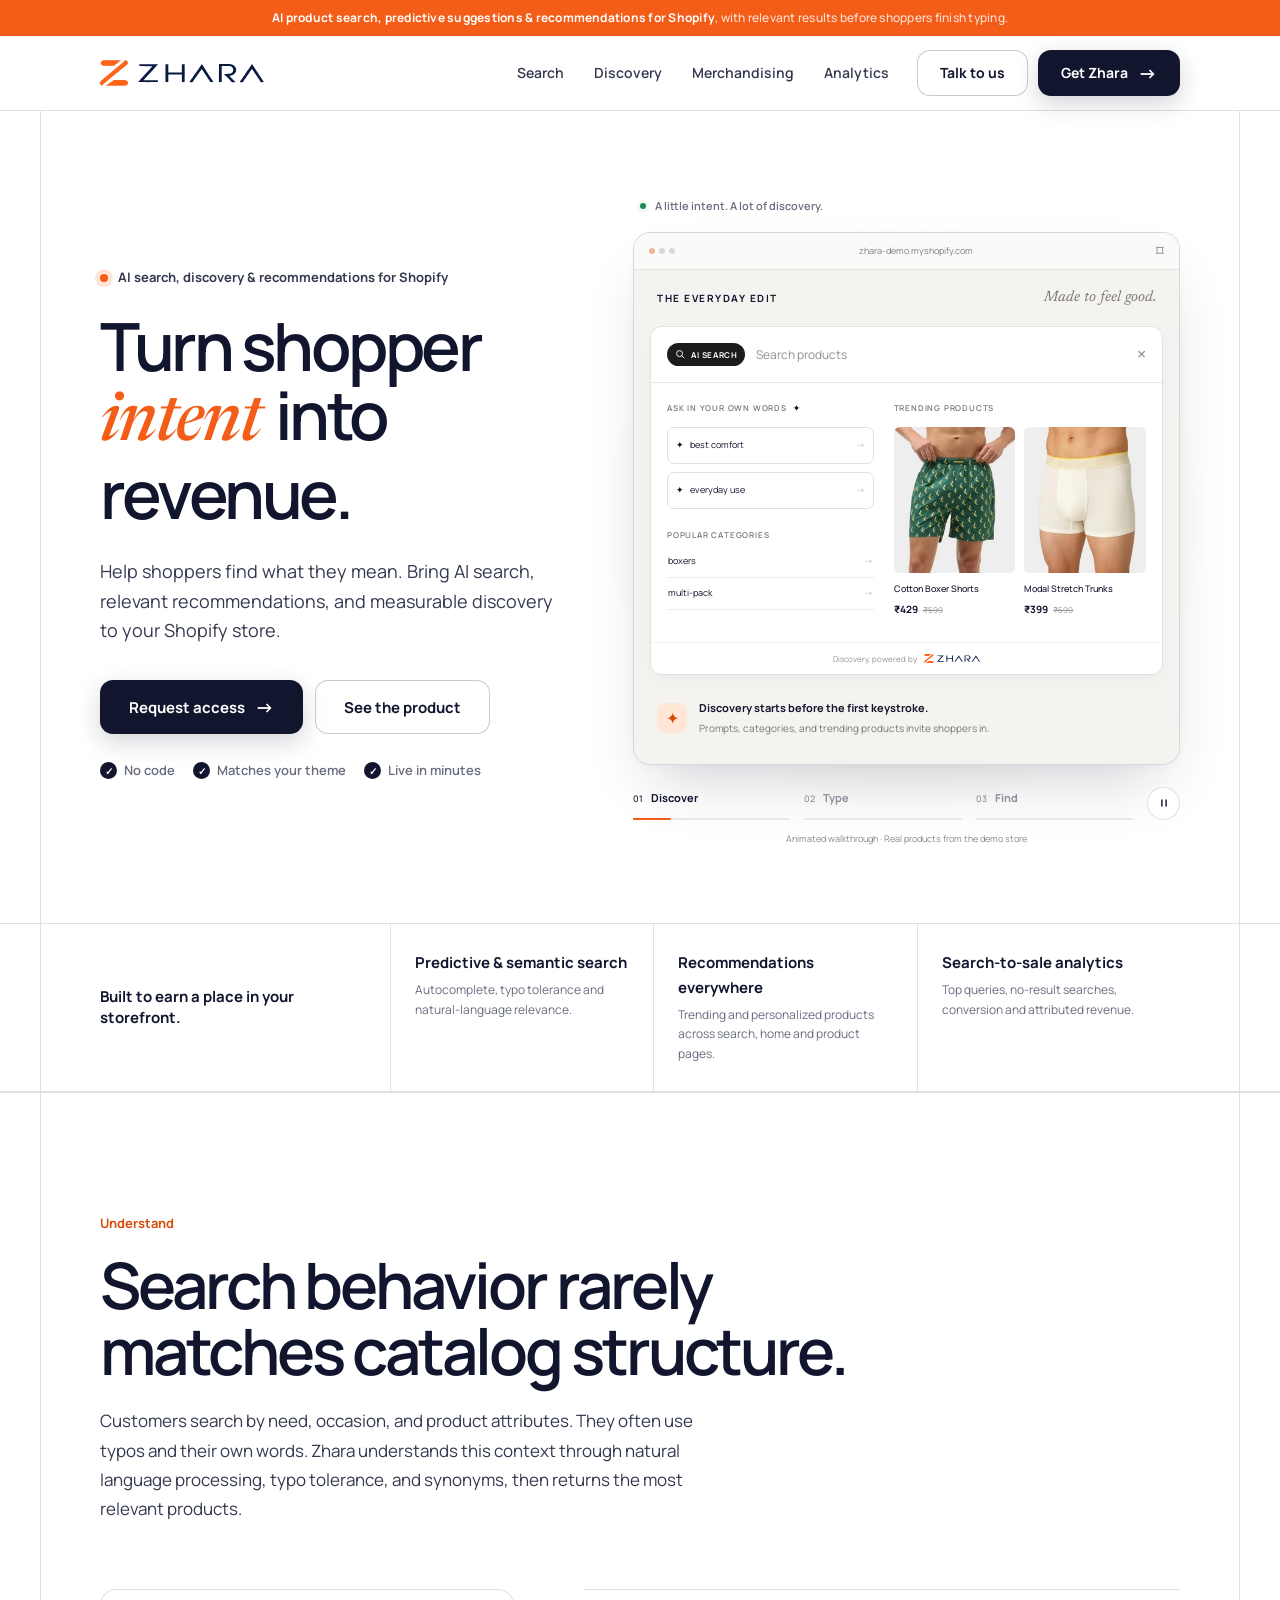
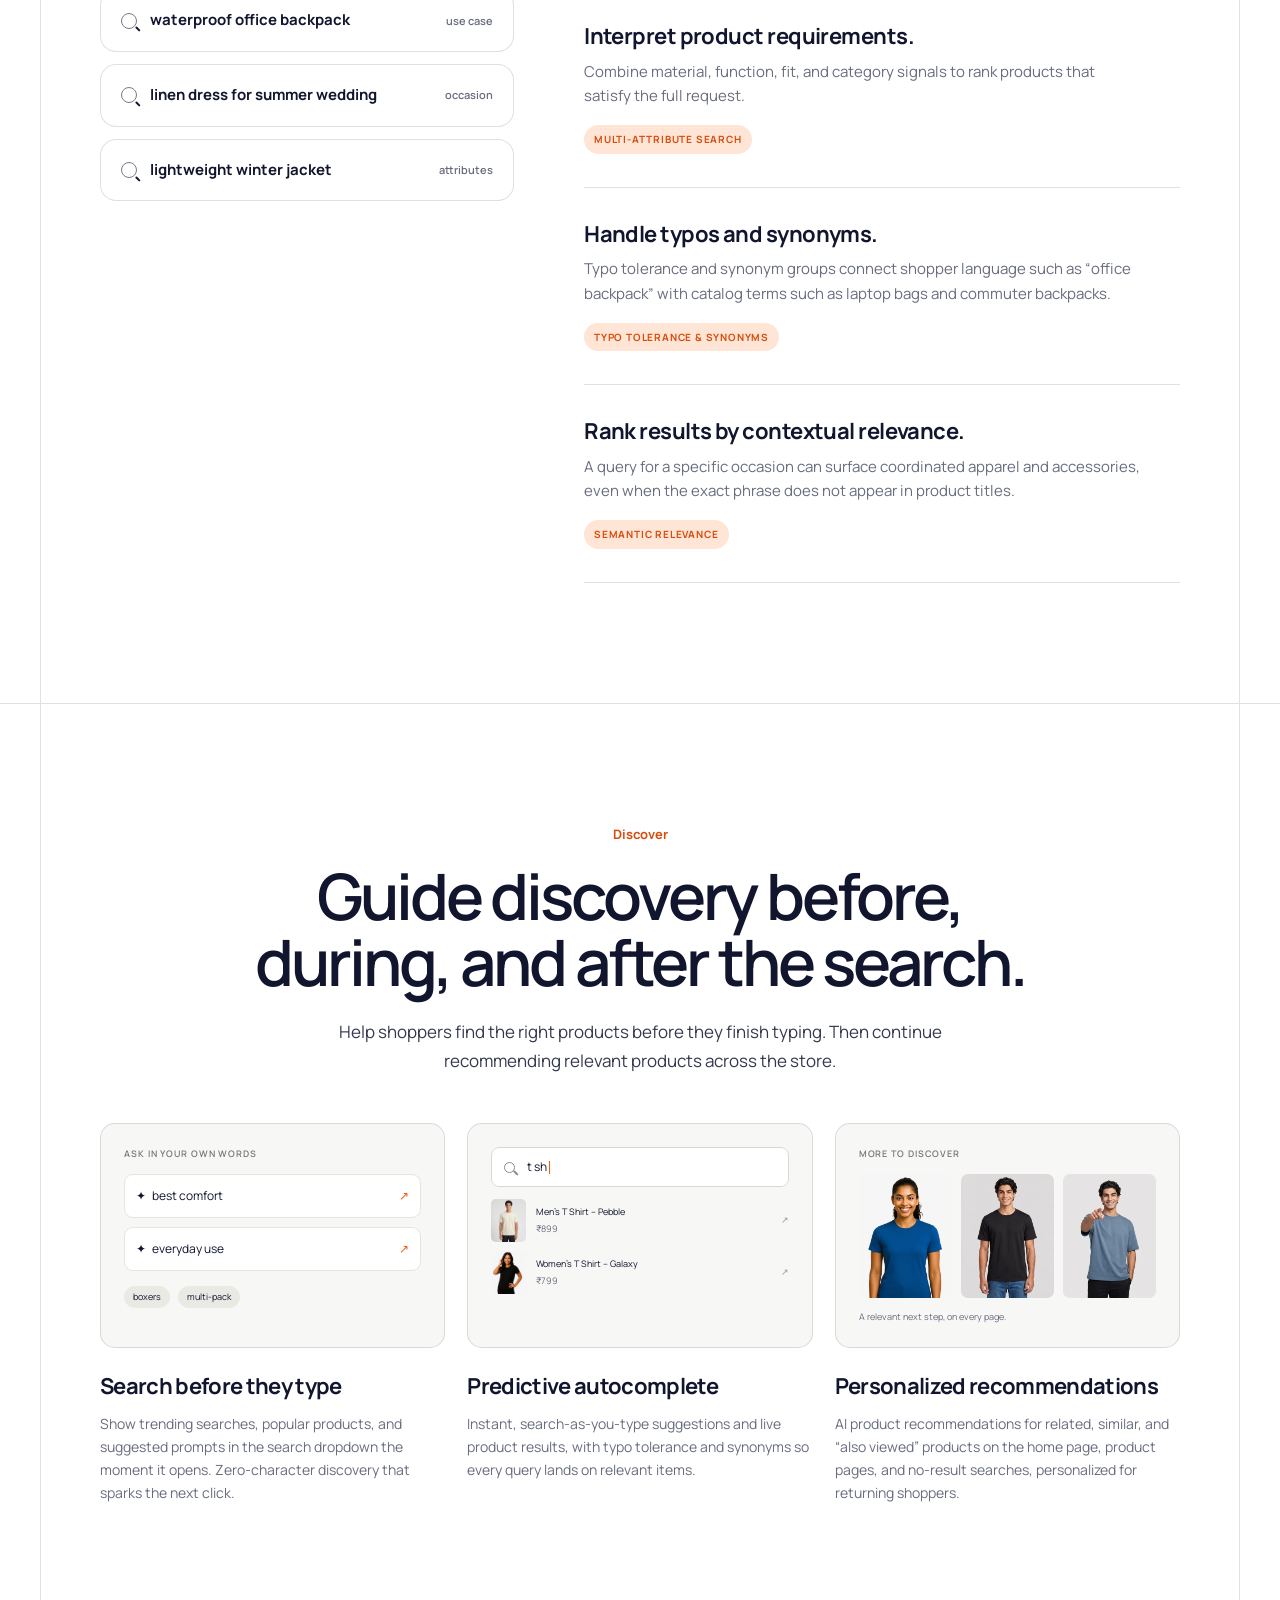
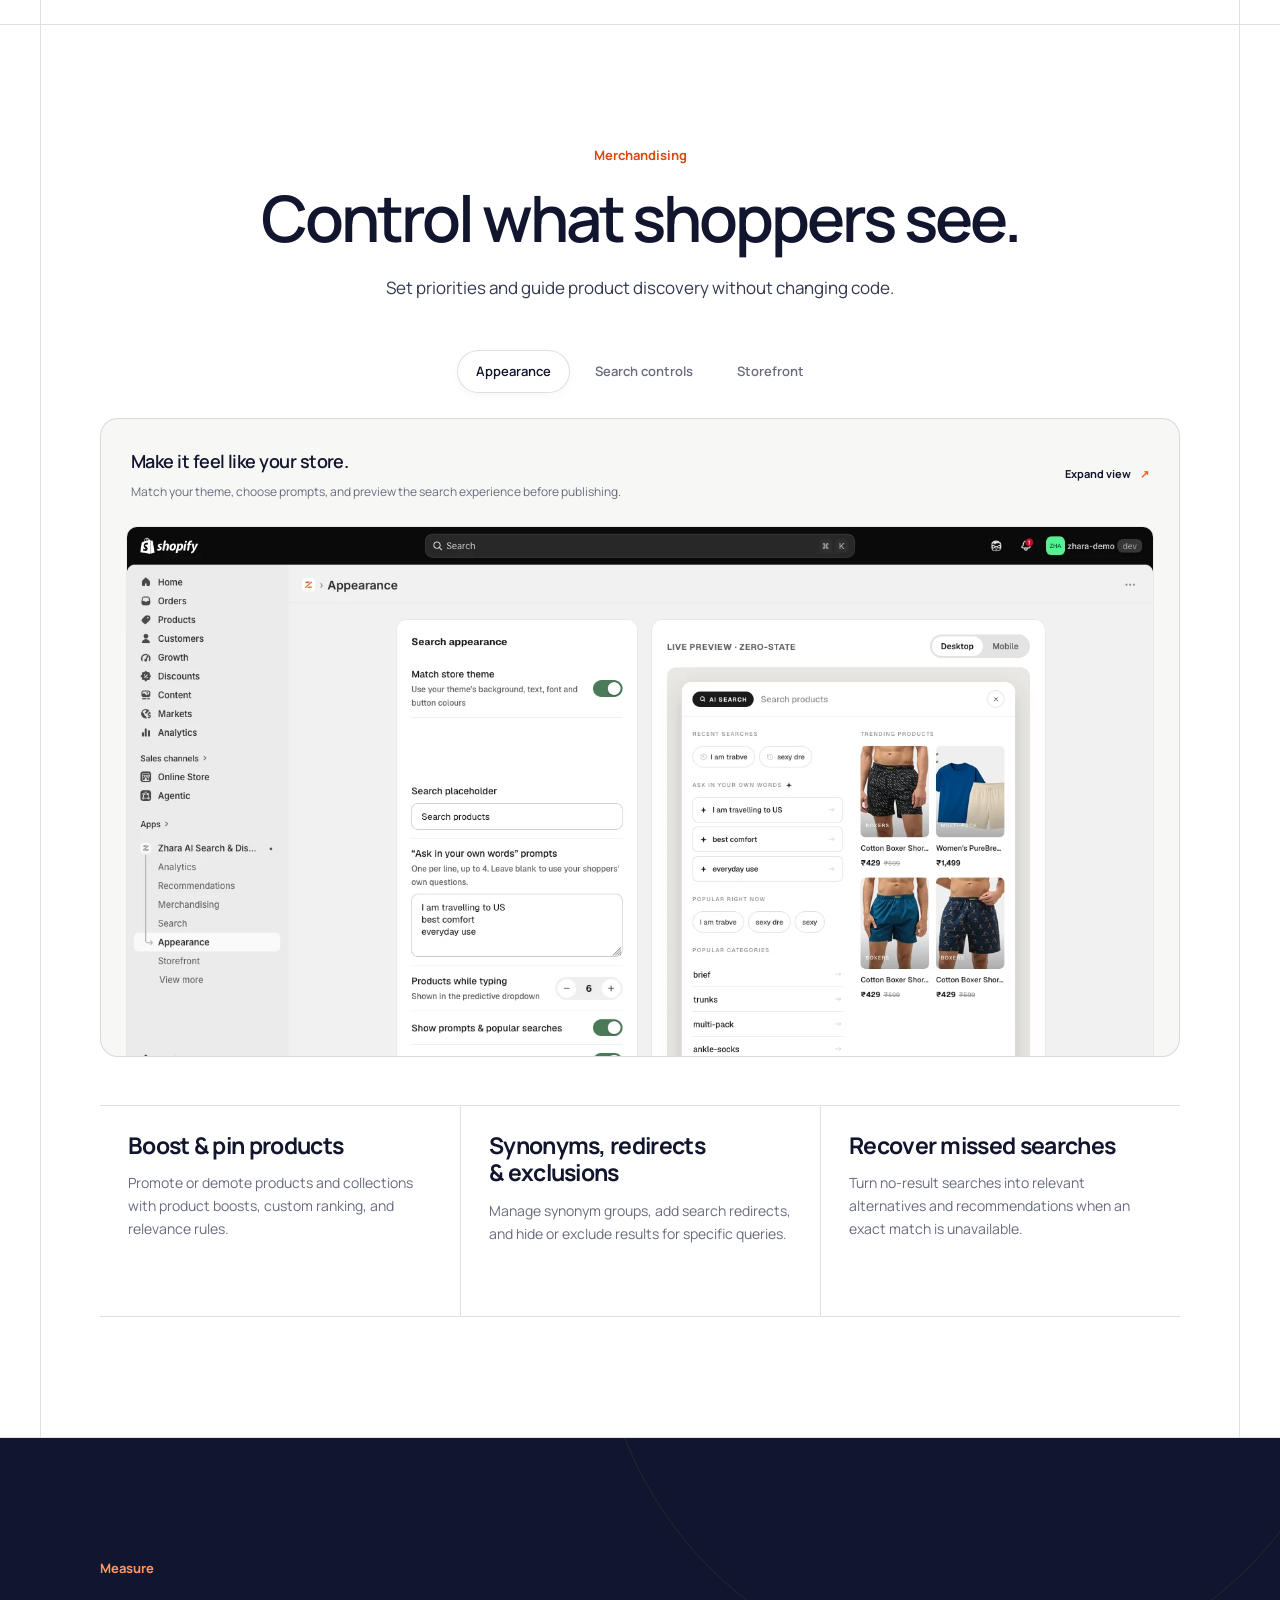
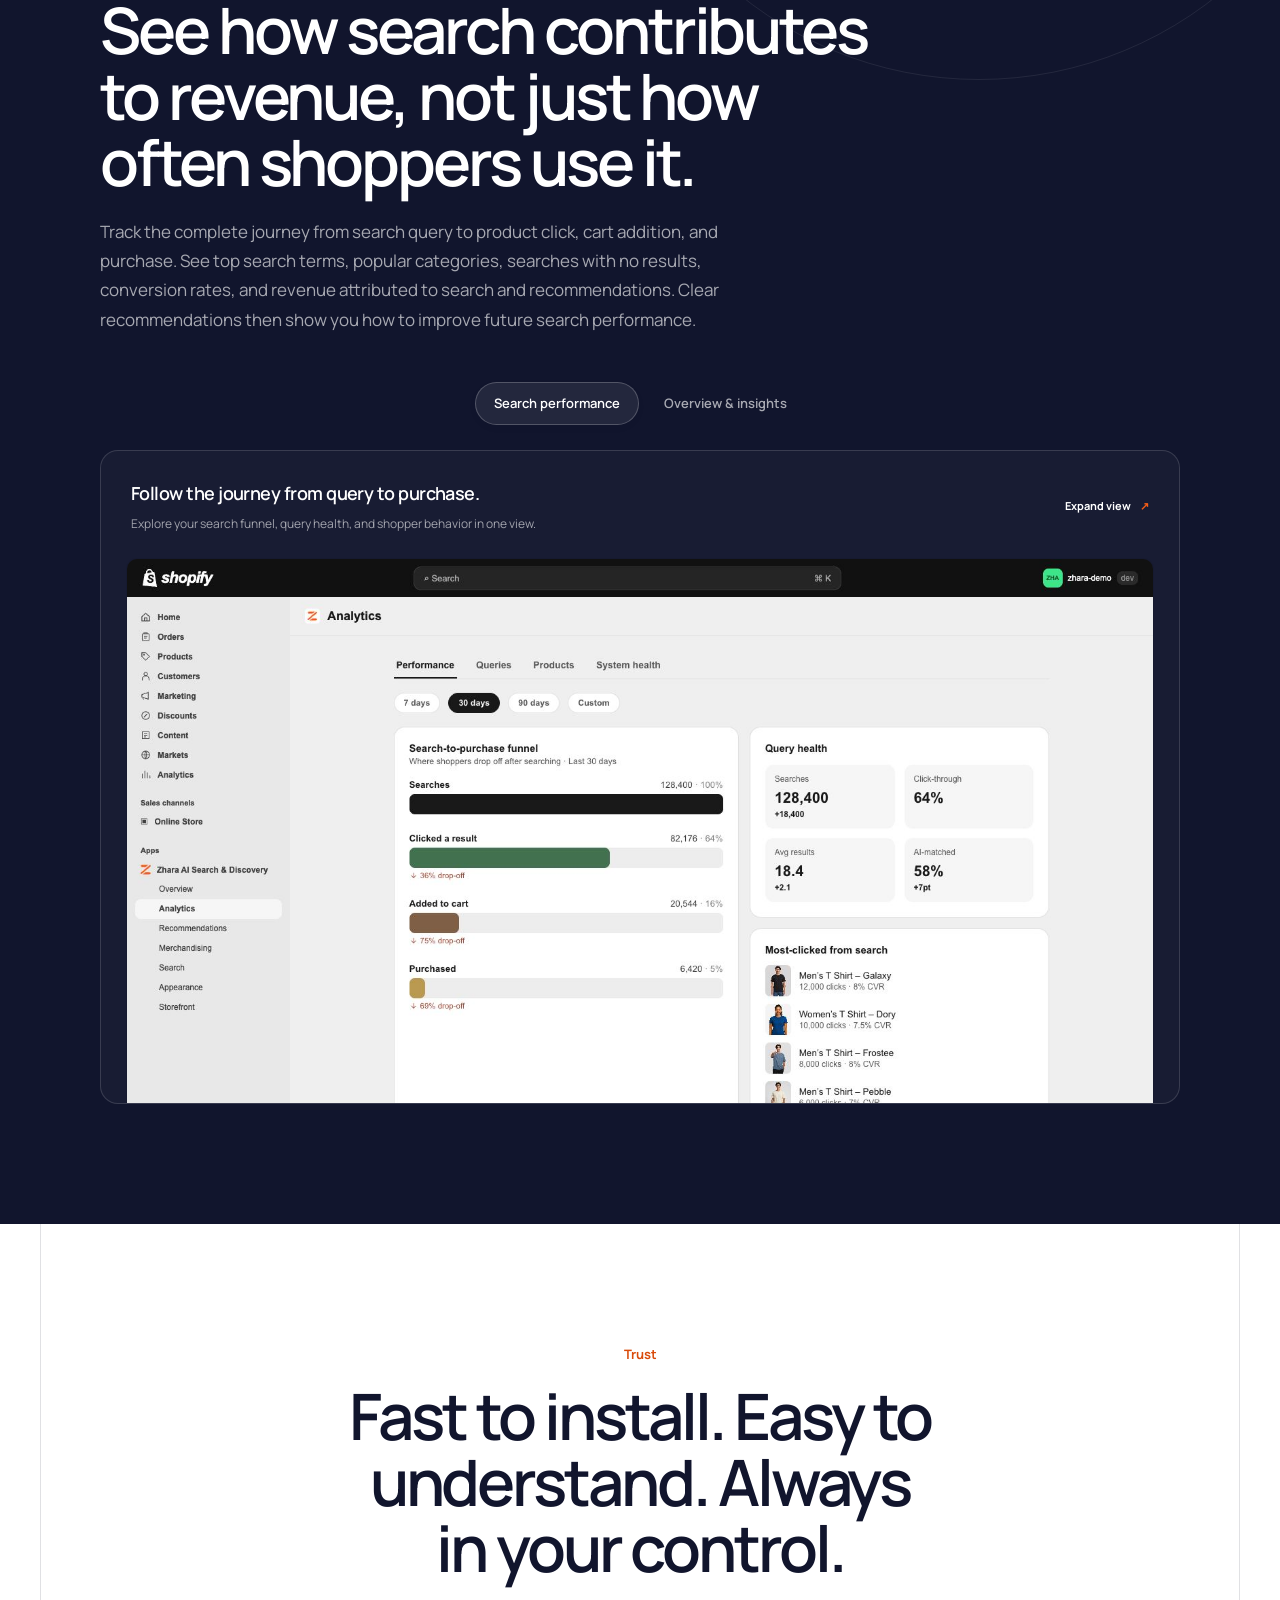
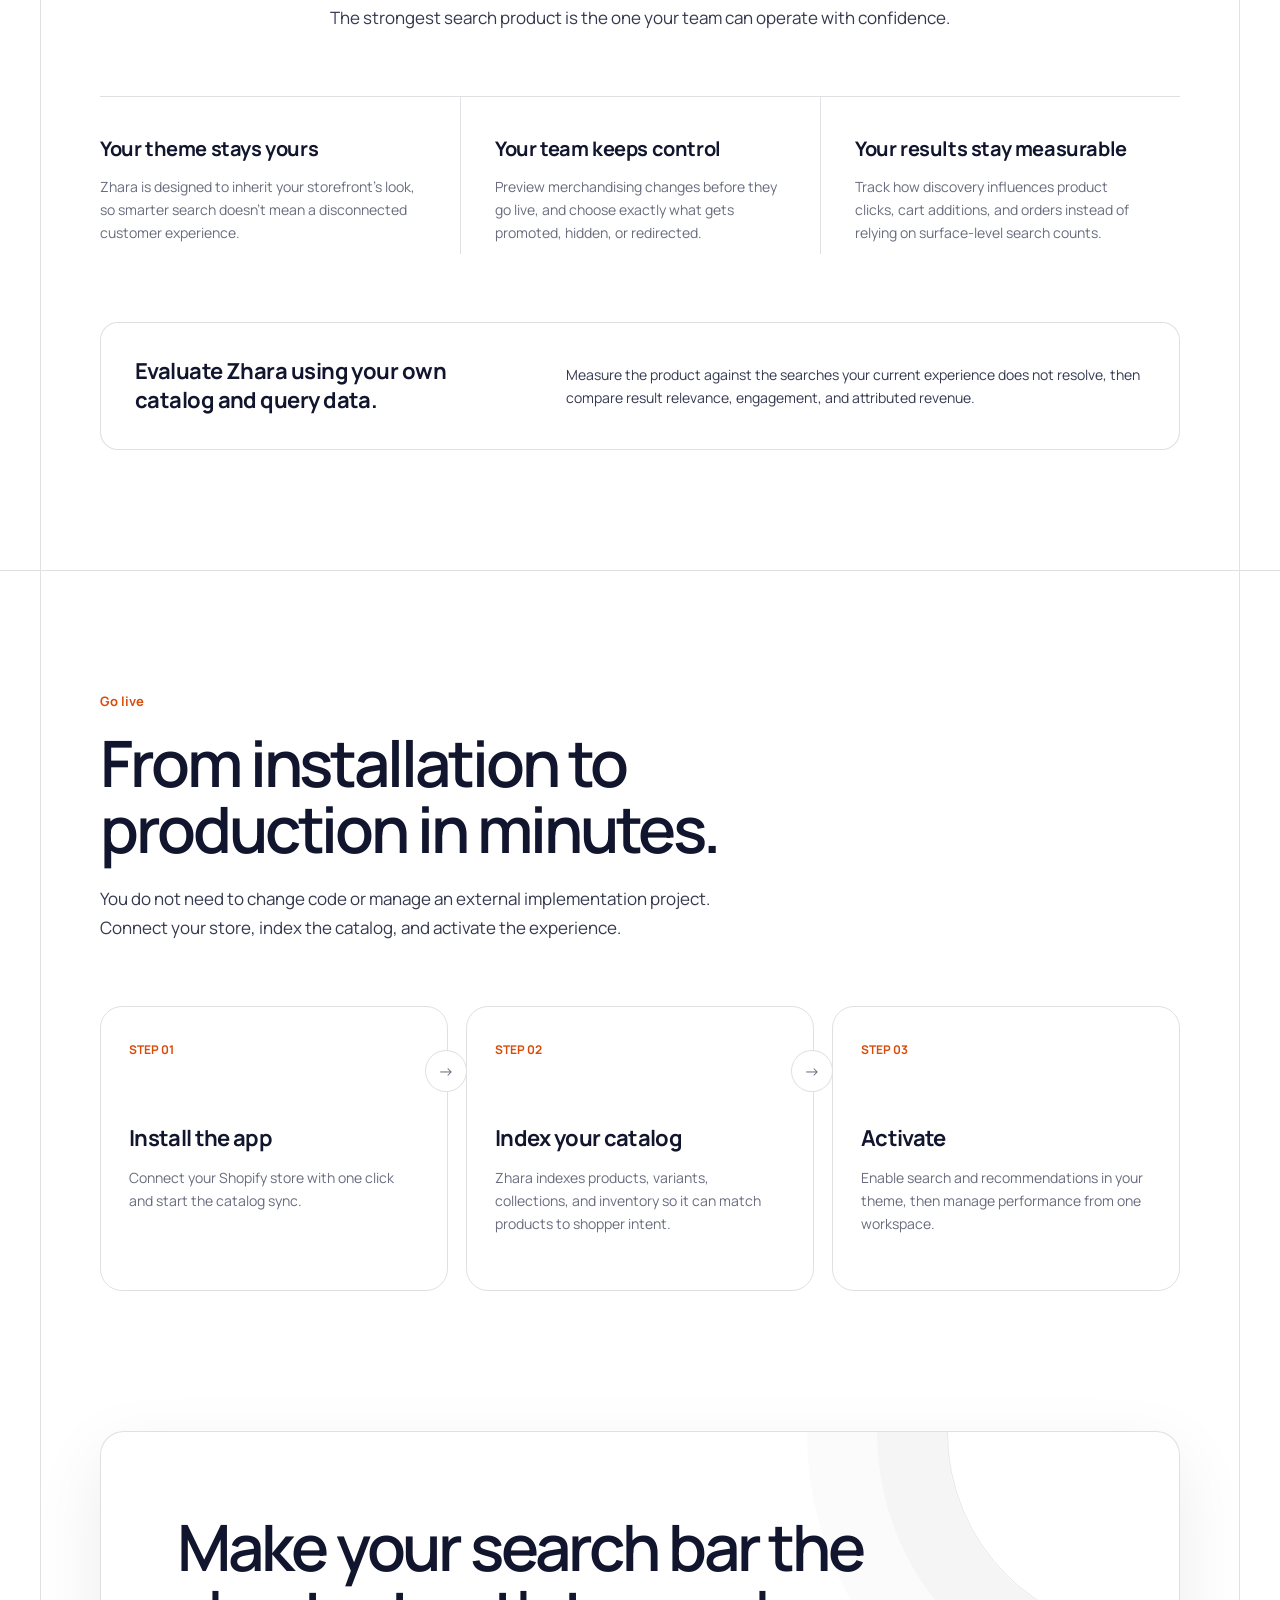
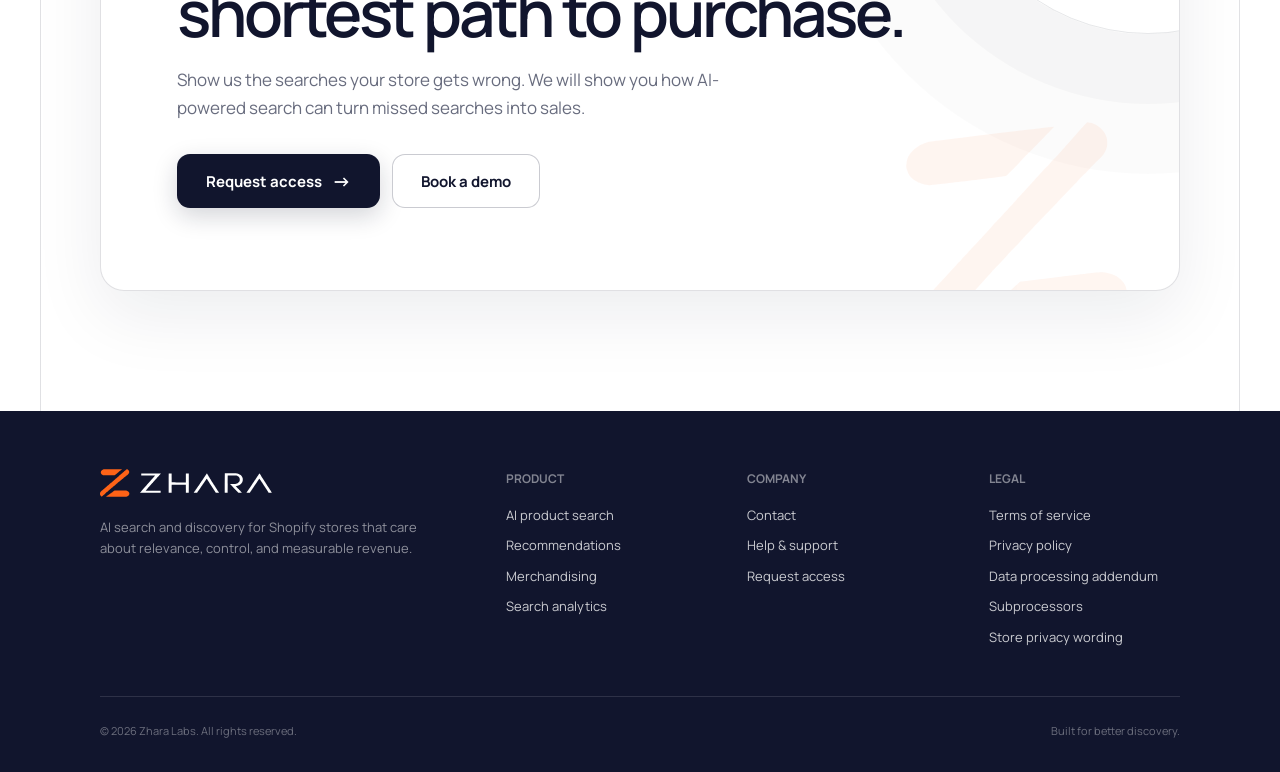
==== commit 0e09888b: "Add Terms of Service page for Zhara AI Search & Discovery" ====
--- a/index.html
+++ b/index.html
@@ -610,8 +610,8 @@
       <div class="footer-top">
         <div class="footer-brand"><img src="assets/logo/zhara-logo-on-dark.svg" alt="Zhara" width="1302" height="209"><p>AI search and discovery for Shopify stores that care about relevance, control, and measurable revenue.</p></div>
         <div class="footer-col"><b>PRODUCT</b><a href="#product">AI product search</a><a href="#discovery">Recommendations</a><a href="#features">Merchandising</a><a href="#analytics">Search analytics</a></div>
-        <div class="footer-col"><b>COMPANY</b><a href="mailto:hello@zhara.app">Contact</a><a href="#get-started">Request access</a></div>
-        <div class="footer-col"><b>LEGAL</b><a href="/privacy/">Privacy policy</a><a href="/legal/subprocessors/">Subprocessors</a><a href="/help/store-privacy-policy/">Store privacy wording</a></div>
+        <div class="footer-col"><b>COMPANY</b><a href="mailto:hello@zhara.app">Contact</a><a href="/help/">Help &amp; support</a><a href="#get-started">Request access</a></div>
+        <div class="footer-col"><b>LEGAL</b><a href="/terms/">Terms of service</a><a href="/privacy/">Privacy policy</a><a href="/legal/dpa/">Data processing addendum</a><a href="/legal/subprocessors/">Subprocessors</a><a href="/help/store-privacy-policy/">Store privacy wording</a></div>
       </div>
       <div class="footer-bottom"><span>© 2026 Zhara Labs. All rights reserved.</span><span>Built for better discovery.</span></div>
     </div>
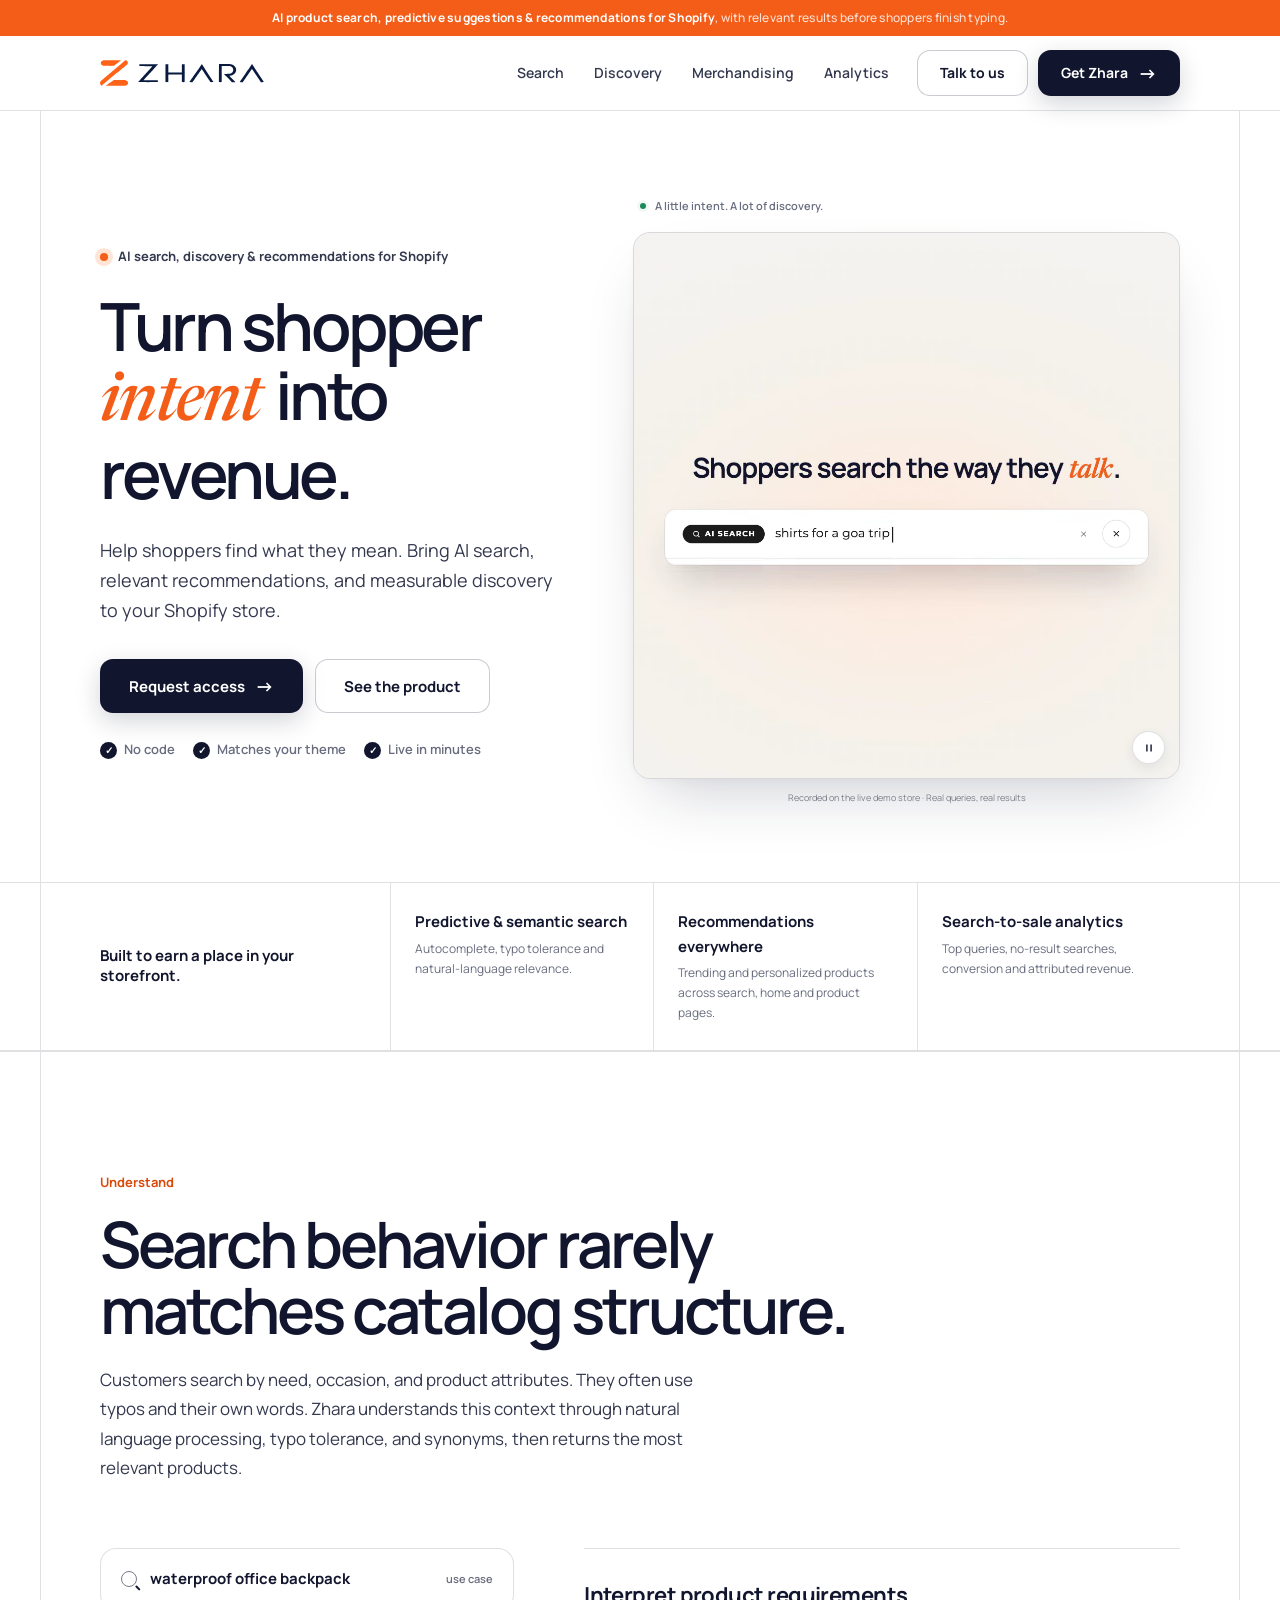
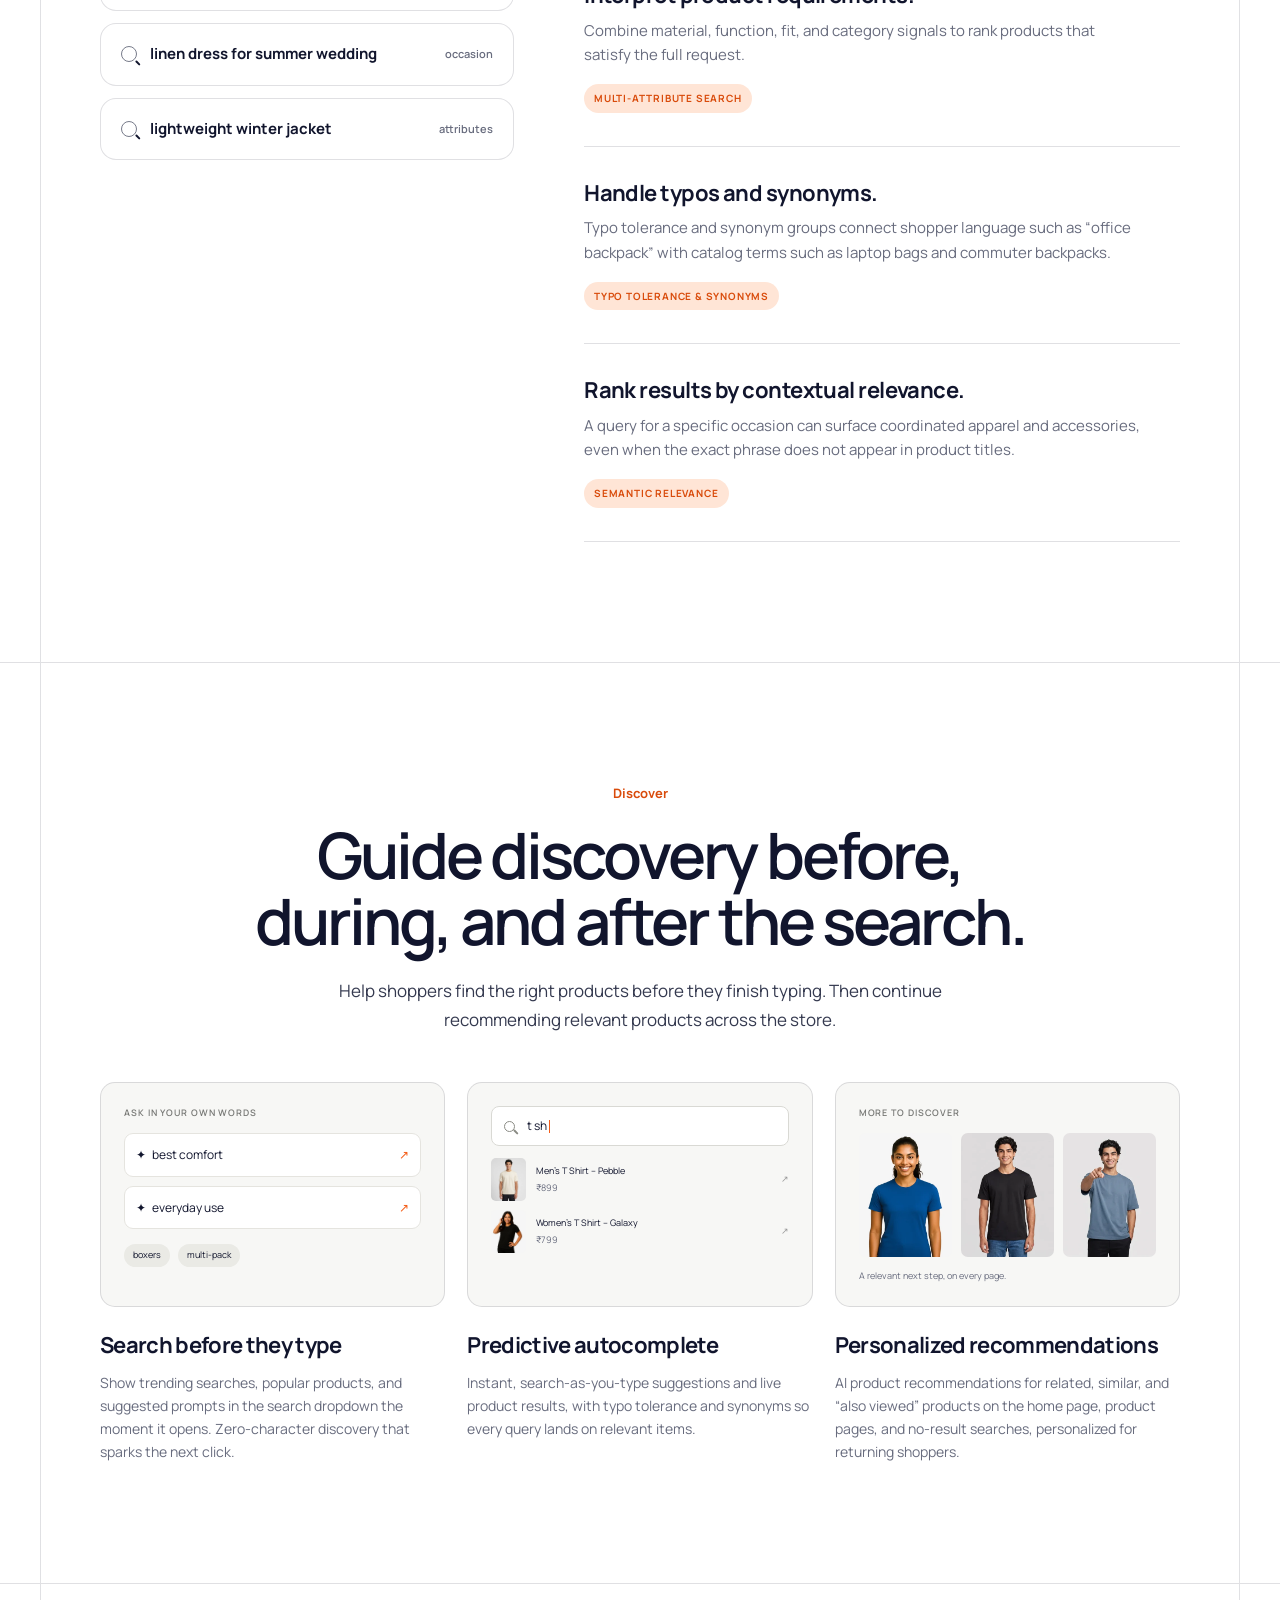
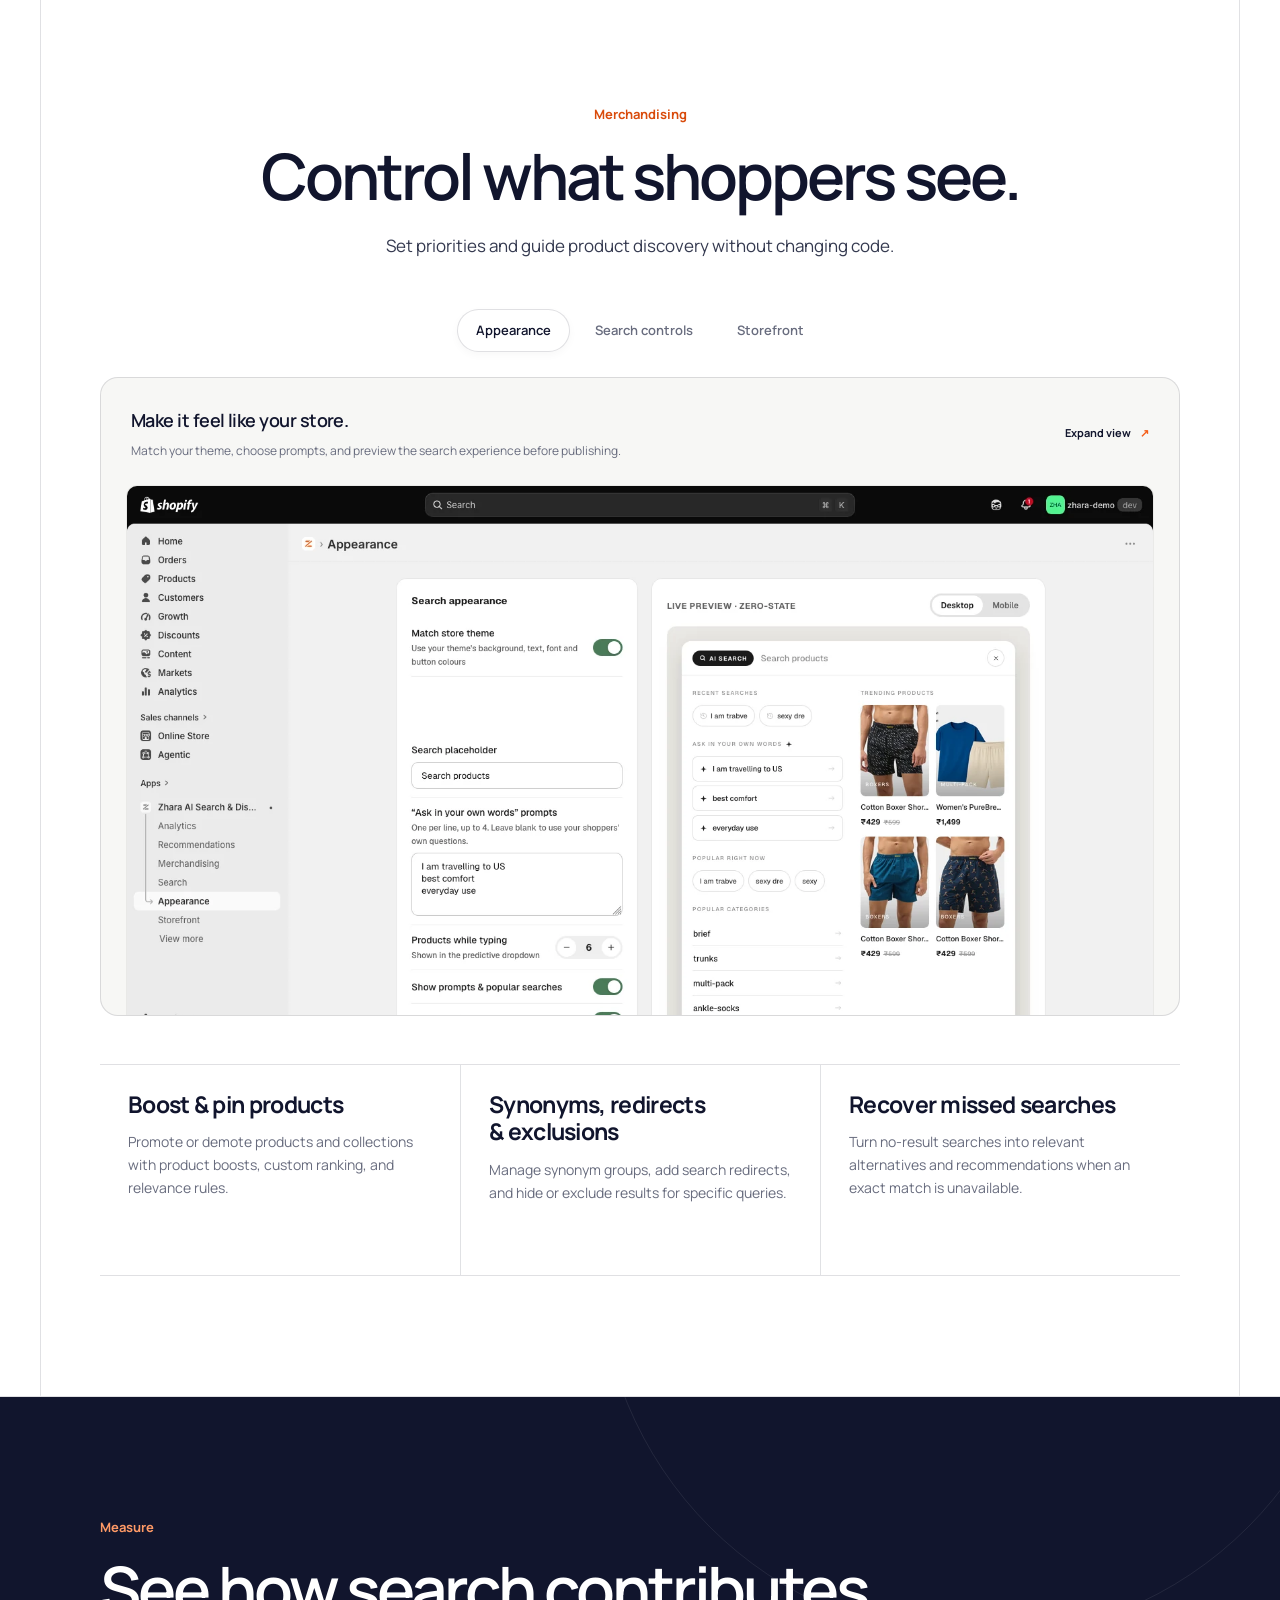
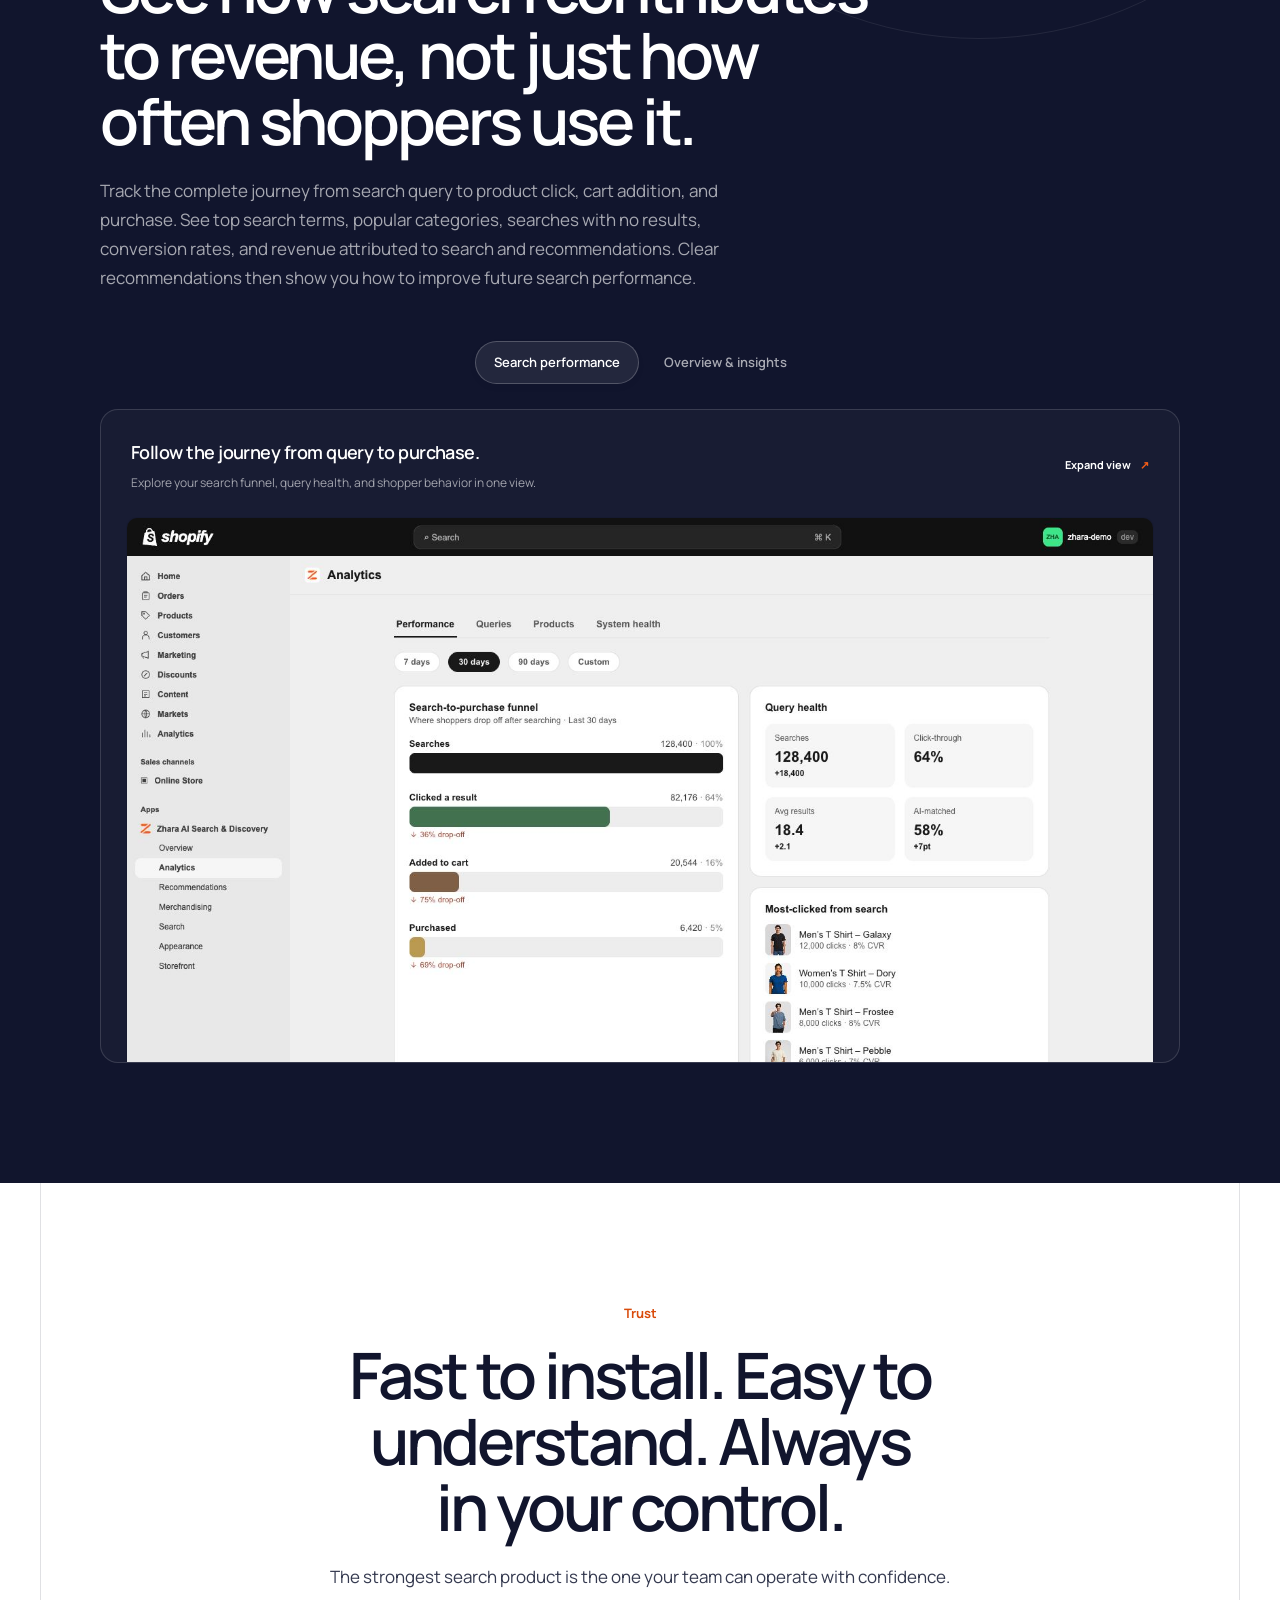
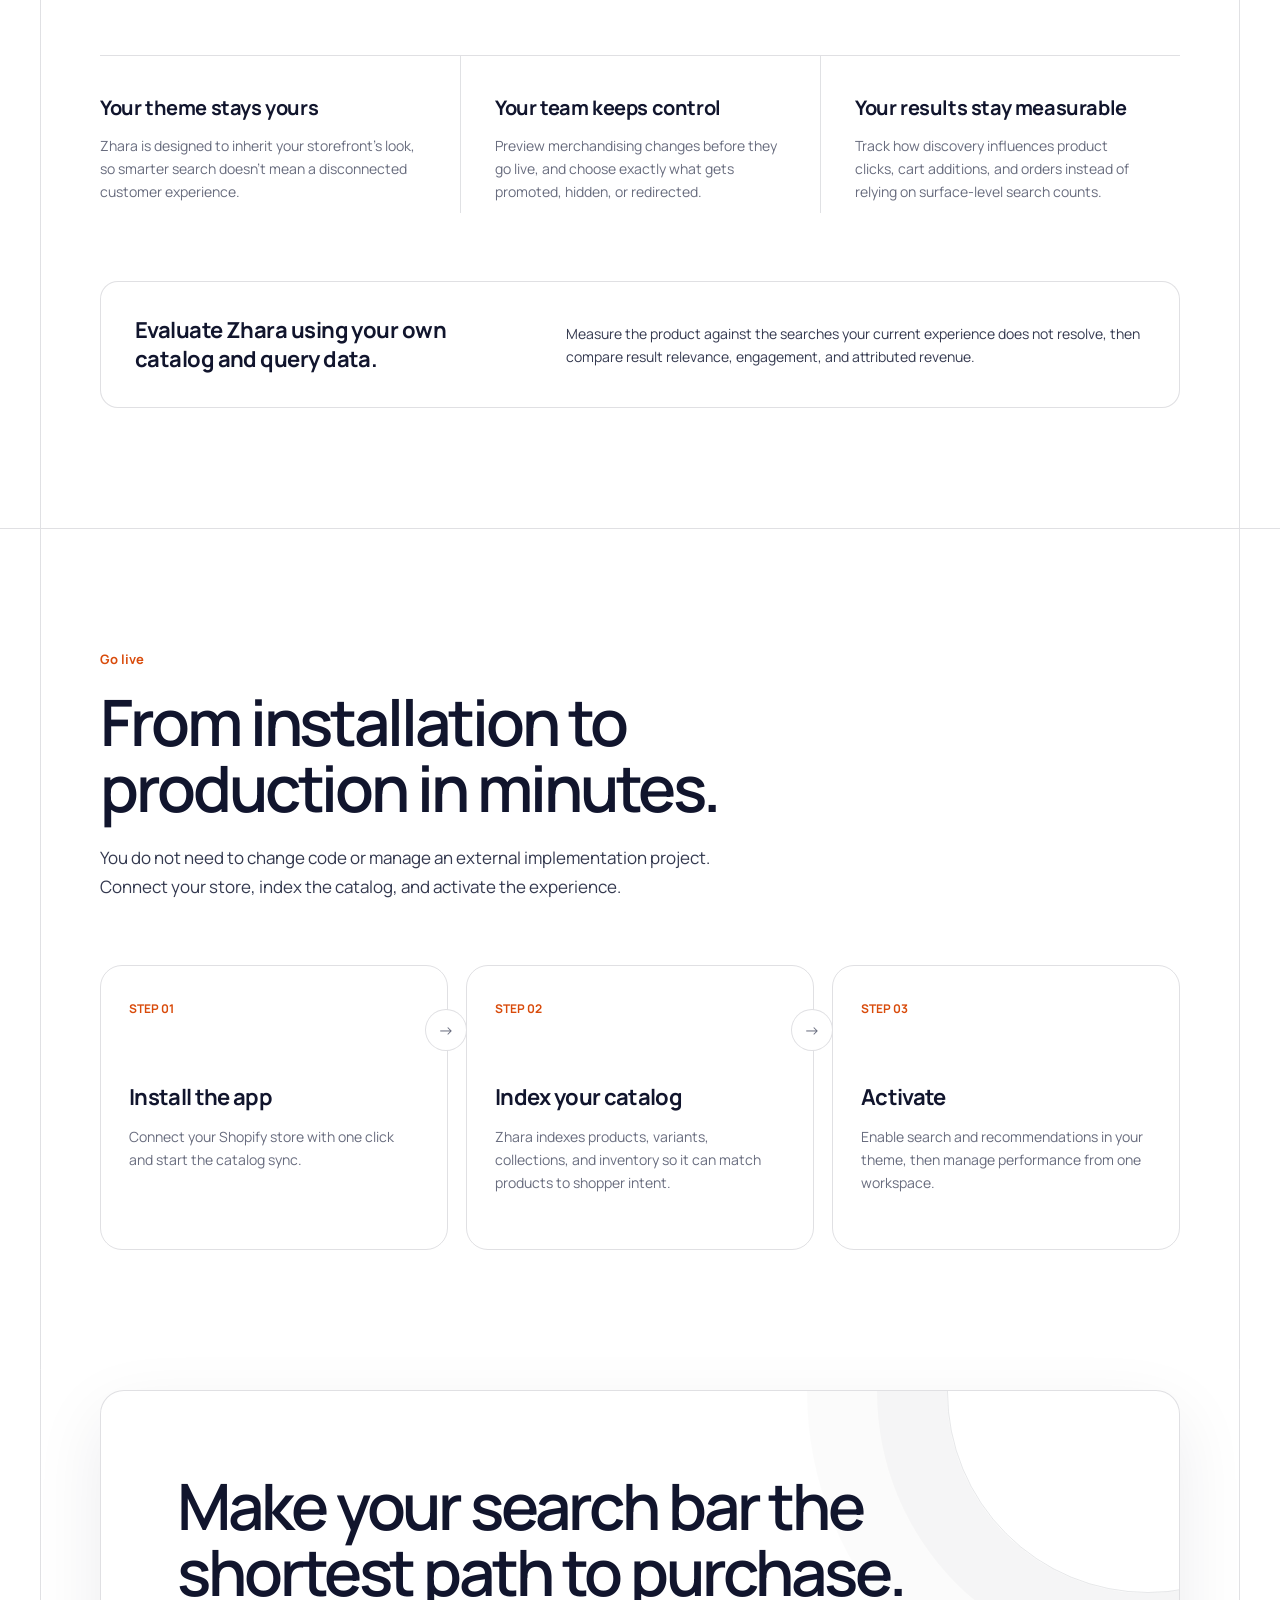
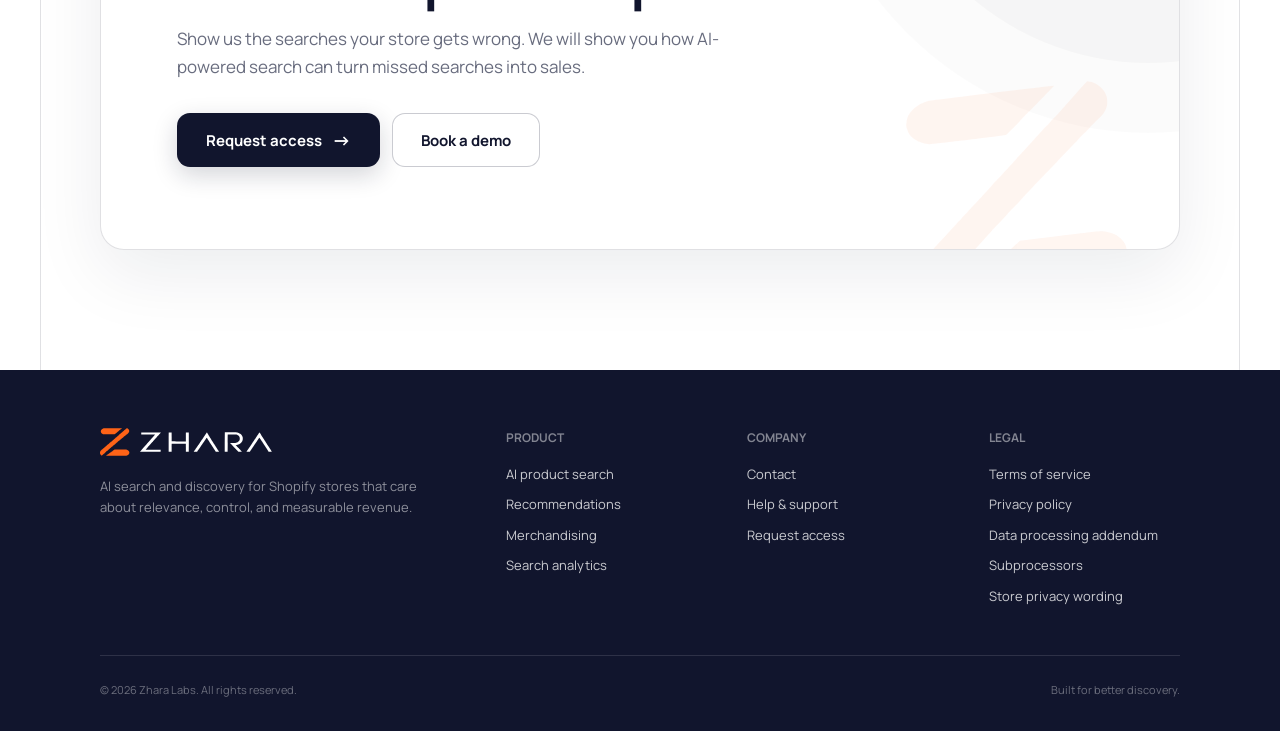
==== commit a62ca8a0: "Refactor code structure for improved readability and maintainability" ====
--- a/index.html
+++ b/index.html
@@ -375,28 +375,16 @@
           </div>
         </div>
 
-        <figure class="product-stage" id="product-demo" aria-label="Animated Zhara search walkthrough">
+        <figure class="product-stage" id="product-demo" aria-label="Zhara search, recorded on the live demo store">
           <div class="demo-stage-label"><span class="live-dot"></span> A little intent. A lot of discovery.</div>
-          <div class="demo-browser">
-            <div class="demo-chrome"><span class="window-dots" aria-hidden="true"><i></i><i></i><i></i></span><span>zhara-demo.myshopify.com</span><span class="demo-lock" aria-hidden="true">⌑</span></div>
-            <div class="demo-store"><span>THE EVERYDAY EDIT</span><span>Made to feel good.</span></div>
-            <div class="demo-search-window">
-              <div class="demo-search-field"><span class="ai-badge"><svg viewBox="0 0 24 24" aria-hidden="true"><circle cx="10" cy="10" r="6.5"/><path d="m15 15 5 5"/></svg> AI SEARCH</span><span id="demo-query">Search products</span><span class="demo-caret" aria-hidden="true"></span><span class="demo-close" aria-hidden="true">×</span></div>
-              <div class="demo-content" id="demo-content">
-                <div class="demo-discover">
-                  <div class="demo-suggestions"><p class="ui-label">Ask in your own words <span>✦</span></p><div class="prompt-line">✦ &nbsp; best comfort <span>→</span></div><div class="prompt-line">✦ &nbsp; everyday use <span>→</span></div><p class="ui-label category-label">Popular categories</p><div class="category-line">boxers <span>→</span></div><div class="category-line">multi-pack <span>→</span></div></div>
-                  <div><p class="ui-label">Trending products</p><div class="demo-trending"><div class="demo-product"><img src="assets/demo/bananza.webp" alt="Cotton Boxer Shorts - Bananza" width="240" height="320" fetchpriority="high"><b>Cotton Boxer Shorts</b><span>₹429 <del>₹599</del></span></div><div class="demo-product"><img src="assets/demo/opal.webp" alt="Modal Stretch Trunks - Opal" width="240" height="320" fetchpriority="high"><b>Modal Stretch Trunks</b><span>₹399 <del>₹599</del></span></div></div></div>
-                </div>
-              </div>
-              <div class="demo-powered">Discovery, powered by <img src="assets/logo/zhara-logo.svg" alt="Zhara" width="67" height="11"></div>
-            </div>
-            <div class="demo-story"><span class="demo-spark" aria-hidden="true">✦</span><div><strong id="demo-heading">Discovery starts before the first keystroke.</strong><p id="demo-description">Prompts, categories, and trending products invite shoppers in.</p></div></div>
-          </div>
-          <div class="demo-controls" aria-label="Search walkthrough scenes">
-            <div class="scene-buttons"><button type="button" data-scene="0" aria-pressed="true"><span>01</span> Discover<i></i></button><button type="button" data-scene="1" aria-pressed="false"><span>02</span> Type<i></i></button><button type="button" data-scene="2" aria-pressed="false"><span>03</span> Find<i></i></button></div>
-            <button type="button" id="demo-play" aria-label="Pause product animation"><svg viewBox="0 0 20 20" aria-hidden="true"><path d="M7 5v10M13 5v10"/></svg></button>
-          </div>
-          <figcaption class="demo-caption">Animated walkthrough · Real products from the demo store</figcaption>
+          <div class="demo-video-frame">
+            <video id="hero-video" class="demo-video" width="1080" height="1080" muted loop playsinline preload="metadata" poster="assets/demo/hero-search-poster.webp" aria-label="Zhara search answering &quot;shirts for a goa trip&quot;, &quot;comfy stuff to lounge at home&quot; and &quot;something warm for winter&quot; with matching products">
+              <source src="assets/demo/hero-search.webm" type="video/webm">
+              <source src="assets/demo/hero-search.mp4" type="video/mp4">
+            </video>
+            <button type="button" id="demo-play" aria-label="Pause product video"><svg viewBox="0 0 20 20" aria-hidden="true"><path d="M7 5v10M13 5v10"/></svg></button>
+          </div>
+          <figcaption class="demo-caption">Recorded on the live demo store · Real queries, real results</figcaption>
         </figure>
       </div>
     </header>
--- a/assets/product-demo.css
+++ b/assets/product-demo.css
@@ -7,71 +7,14 @@
 .product-stage::before { content: ''; position: absolute; inset: 3% -32px 4%; z-index: -1; border-radius: 50%; background: radial-gradient(ellipse, #ffe2d1 0, #faf5ef 45%, #fff0 70%); }
 .demo-stage-label { display: flex; align-items: center; gap: 9px; margin: 0 0 17px 7px; font-size: 11px; font-weight: 600; color: var(--muted); }
 .live-dot { display: inline-block; width: 6px; height: 6px; flex: none; background: var(--green); border-radius: 50%; box-shadow: 0 0 0 3px #1c8a5810; }
-.demo-browser { border: 1px solid #d8d8db; border-radius: 17px; overflow: hidden; background: #f4f3f0; box-shadow: 0 30px 60px -22px #20243c3b, 0 3px 10px #20243c05; }
-.demo-chrome { height: 37px; padding: 0 15px; display: flex; align-items: center; justify-content: space-between; border-bottom: 1px solid #e6e5e3; background: #fafaf9; color: #7d7e88; font-size: 9px; }
-.window-dots { display: flex; gap: 4px; }
-.window-dots i { width: 6px; height: 6px; border-radius: 50%; background: #d8d9dc; }
-.window-dots i:first-child { background: #f1b39c; }
-.demo-lock { font-size: 15px; }
-.demo-store { height: 56px; display: flex; align-items: center; justify-content: space-between; padding: 0 23px; gap: 10px; }
-.demo-store span:first-child { font-size: 10px; font-weight: 700; letter-spacing: .15em; }
-.demo-store span:last-child { color: #7a7772; font-family: var(--serif); font-style: italic; font-size: 15px; }
-.demo-search-window { margin: 0 16px; border-radius: 12px; background: #fff; overflow: hidden; border: 1px solid #e3e2df; box-shadow: 0 7px 17px #27233208; }
-.demo-search-field { height: 56px; display: flex; gap: 11px; align-items: center; padding: 0 16px; border-bottom: 1px solid #e7e7e7; white-space: nowrap; }
-.ai-badge { padding: 5px 8px; border-radius: 20px; background: #1c1c1b; color: #fff; font-size: 8px; font-weight: 700; letter-spacing: .075em; display: inline-flex; gap: 5px; align-items: center; flex: none; }
-.ai-badge svg { width: 11px; height: 11px; fill: none; stroke: currentColor; stroke-width: 2; }
-#demo-query { font-size: 12px; color: #90908e; min-width: 0; overflow: hidden; }
-.product-stage[data-scene]:not([data-scene="0"]) #demo-query { color: #20211f; }
-.demo-caret { display: none; width: 1px; height: 16px; background: var(--orange); margin-left: -9px; flex: none; }
-.product-stage.is-typing .demo-caret { display: block; animation: caret-blink .7s steps(1) infinite; }
-@keyframes caret-blink { 50% { opacity: 0; } }
-.demo-close { margin-left: auto; color: #8b8b87; font-size: 19px; font-weight: 400; }
-.demo-content { height: 259px; padding: 19px 16px 12px; }
-.demo-content.is-entering { animation: results-enter .5s ease both; }
-@keyframes results-enter { from { opacity: 0; transform: translateY(7px); } to { opacity: 1; transform: translateY(0); } }
-.demo-discover { display: grid; grid-template-columns: .9fr 1.1fr; gap: 20px; }
 .ui-label { display: block; font-size: 8px; line-height: 1.5; font-weight: 600; letter-spacing: .1em; color: #777875; text-transform: uppercase; margin-bottom: 13px; }
 .ui-label > span { color: var(--ink); margin-left: 3px; }
-.prompt-line { display: flex; align-items: center; border: 1px solid #e0e0df; border-radius: 7px; padding: 10px 8px; font-size: 9px; white-space: nowrap; margin-bottom: 8px; }
-.prompt-line span, .category-line span { margin-left: auto; color: #bbbdbb; }
-.category-label { margin-top: 20px; margin-bottom: 5px; }
-.category-line { display: flex; padding: 8px 1px; font-size: 9px; border-bottom: 1px solid #ececeb; }
-.demo-trending { display: grid; grid-template-columns: 1fr 1fr; gap: 9px; }
-.demo-product { min-width: 0; }
-.demo-product img { width: 100%; height: 146px; object-fit: cover; object-position: top; border-radius: 6px; background: #eee; }
-.demo-product b { display: block; font-size: 9px; font-weight: 500; margin-top: 9px; white-space: nowrap; overflow: hidden; text-overflow: ellipsis; }
-.demo-product > span { display: block; font-size: 10px; font-weight: 700; margin-top: 4px; }
-.demo-product del { font-size: 8px; font-weight: 400; margin-left: 3px; color: #959591; }
-.demo-powered { height: 32px; border-top: 1px solid #f1f1ef; display: flex; align-items: center; justify-content: center; gap: 7px; font-size: 8px; color: #93948f; }
-.demo-powered img { width: 56px; height: auto; }
-.demo-story { min-height: 89px; display: flex; align-items: center; padding: 15px 23px 18px; gap: 12px; }
-.demo-spark { display: grid; place-items: center; width: 30px; height: 30px; flex: none; background: #ffe6d6; color: var(--orange-deep); border-radius: 9px; }
-.demo-story strong { display: block; font-size: 11px; font-weight: 700; line-height: 1.5; }
-.demo-story p { font-size: 10px; line-height: 1.6; color: #787873; margin-top: 4px; }
-.demo-controls { display: flex; align-items: center; gap: 14px; margin-top: 21px; }
-.scene-buttons { display: grid; grid-template-columns: repeat(3, 1fr); flex: 1; gap: 14px; }
-.scene-buttons button { position: relative; text-align: left; background: none; border: 0; cursor: pointer; padding: 3px 0 13px; font-size: 11px; font-weight: 700; color: #8b8d99; }
-.scene-buttons button > span { font-size: 9px; font-weight: 500; margin-right: 6px; }
-.scene-buttons button::after, .scene-buttons button i { content: ''; position: absolute; bottom: 0; left: 0; height: 2px; width: 100%; background: #e8e8e8; border-radius: 2px; }
-.scene-buttons button i { z-index: 1; background: var(--orange); transform: scaleX(0); transform-origin: left; }
-.scene-buttons button[aria-pressed="true"] { color: var(--ink); }
-.scene-buttons button[aria-pressed="true"] i { transform: scaleX(1); }
+.demo-video-frame { position: relative; border: 1px solid #d8d8db; border-radius: 17px; overflow: hidden; background: #f4f3f0; aspect-ratio: 1; box-shadow: 0 30px 60px -22px #20243c3b, 0 3px 10px #20243c05; }
+.demo-video { display: block; width: 100%; height: 100%; object-fit: cover; }
+.demo-video-frame #demo-play { position: absolute; right: 14px; bottom: 14px; box-shadow: 0 4px 12px #20243c14; }
 #demo-play { background: #fff; border: 1px solid var(--line); border-radius: 50%; width: 33px; height: 33px; cursor: pointer; display: grid; place-items: center; color: var(--ink); flex: none; }
 #demo-play svg { width: 14px; height: 14px; stroke: currentColor; stroke-width: 2; fill: none; }
 .demo-caption { margin-top: 12px; color: #858792; font-size: 9px; text-align: center; }
-.demo-categories { display: flex; gap: 6px; margin-bottom: 13px; }
-.demo-categories span { font-size: 8px; background: #f4f4f2; padding: 4px 9px; border-radius: 99px; color: #6f706c; }
-.demo-results-label { display: flex; justify-content: space-between; align-items: center; }
-.demo-results-label span { letter-spacing: 0; text-transform: none; color: #333630; }
-.demo-results-grid { display: grid; grid-template-columns: repeat(3, 1fr); gap: 11px; }
-.demo-results-grid img { height: 135px; }
-.demo-results-grid b { font-size: 9px; }
-.demo-list { display: grid; gap: 9px; }
-.demo-list-item { display: flex; align-items: center; gap: 13px; font-size: 10px; }
-.demo-list-item img { width: 43px; height: 52px; object-fit: cover; object-position: top; border-radius: 5px; }
-.demo-list-item small { display: block; color: #93968e; font-size: 8px; margin-top: 4px; }
-.demo-list-item > strong { margin-left: auto; font-size: 10px; }
-.demo-list-item del { display: block; color: #969790; font-size: 8px; font-weight: 400; }
 /* Quiet motion and tactile product evidence through the rest of the page. */
 #discovery .simple-feature-grid { border: 0; gap: 22px; }
 #discovery .simple-feature { padding: 0; border: 0; }
@@ -145,35 +88,8 @@
   .hero-grid { gap: 47px; }
   .product-stage::before { inset-inline: -20px; }
   .demo-stage-label { font-size: 10px; }
-  .demo-store { padding-inline: 16px; }
-  .demo-store span:first-child { font-size: 8px; }
-  .demo-store span:last-child { font-size: 13px; }
-  .demo-search-window { margin-inline: 10px; }
-  .demo-search-field { padding-inline: 10px; gap: 8px; }
-  .ai-badge { font-size: 7px; padding: 5px 7px; }
-  #demo-query { font-size: 11px; }
-  .demo-content { padding: 15px 11px 10px; height: 245px; }
-  .demo-discover { grid-template-columns: .95fr 1.05fr; gap: 12px; }
   .ui-label { font-size: 7px; letter-spacing: .06em; }
-  .prompt-line { font-size: 8px; padding: 9px 6px; }
-  .demo-trending { gap: 7px; }
-  .demo-product img { height: 131px; }
-  .demo-product b { font-size: 8px; }
-  .demo-product > span { font-size: 9px; }
-  .demo-product del { display: none; }
-  .demo-story { padding-inline: 15px; min-height: 96px; gap: 9px; }
-  .demo-story strong { font-size: 10px; }
-  .demo-story p { font-size: 9px; }
-  .demo-controls { gap: 9px; }
-  .scene-buttons { gap: 10px; }
-  .scene-buttons button { font-size: 10px; }
-  .scene-buttons button > span { font-size: 8px; margin-right: 3px; }
   .demo-caption { font-size: 8px; }
-  .demo-categories { gap: 4px; }
-  .demo-categories span { font-size: 7px; padding: 4px 7px; }
-  .demo-results-grid { gap: 8px; }
-  .demo-results-grid img { height: 122px; }
-  .demo-list-item { font-size: 9px; gap: 8px; }
   #discovery .simple-feature-grid { grid-template-columns: 1fr; gap: 32px; }
   .feature-visual { padding: 23px; height: 225px; }
   #discovery .simple-feature h3 { font-size: 23px; margin-top: 19px; }
@@ -198,15 +114,9 @@
   .dialog-image img { width: 100%; }
   .screenshot-dialog.is-zoomed .dialog-image img { width: 1200px; }
 }
-@media (prefers-reduced-motion: reduce) {
-  .demo-content.is-entering { animation: none; }
-  .product-stage.is-typing .demo-caret { animation: none; }
-}
 #demo-play[hidden] { display: none; }
 @media (max-width: 380px) {
   .nav-inner { gap: 12px; }
   .brand img { width: 115px; }
   .nav-actions .btn { white-space: nowrap; padding-inline: 12px; }
-  .demo-trending { grid-template-columns: 1fr; }
-  .demo-trending .demo-product:nth-child(2) { display: none; }
 }
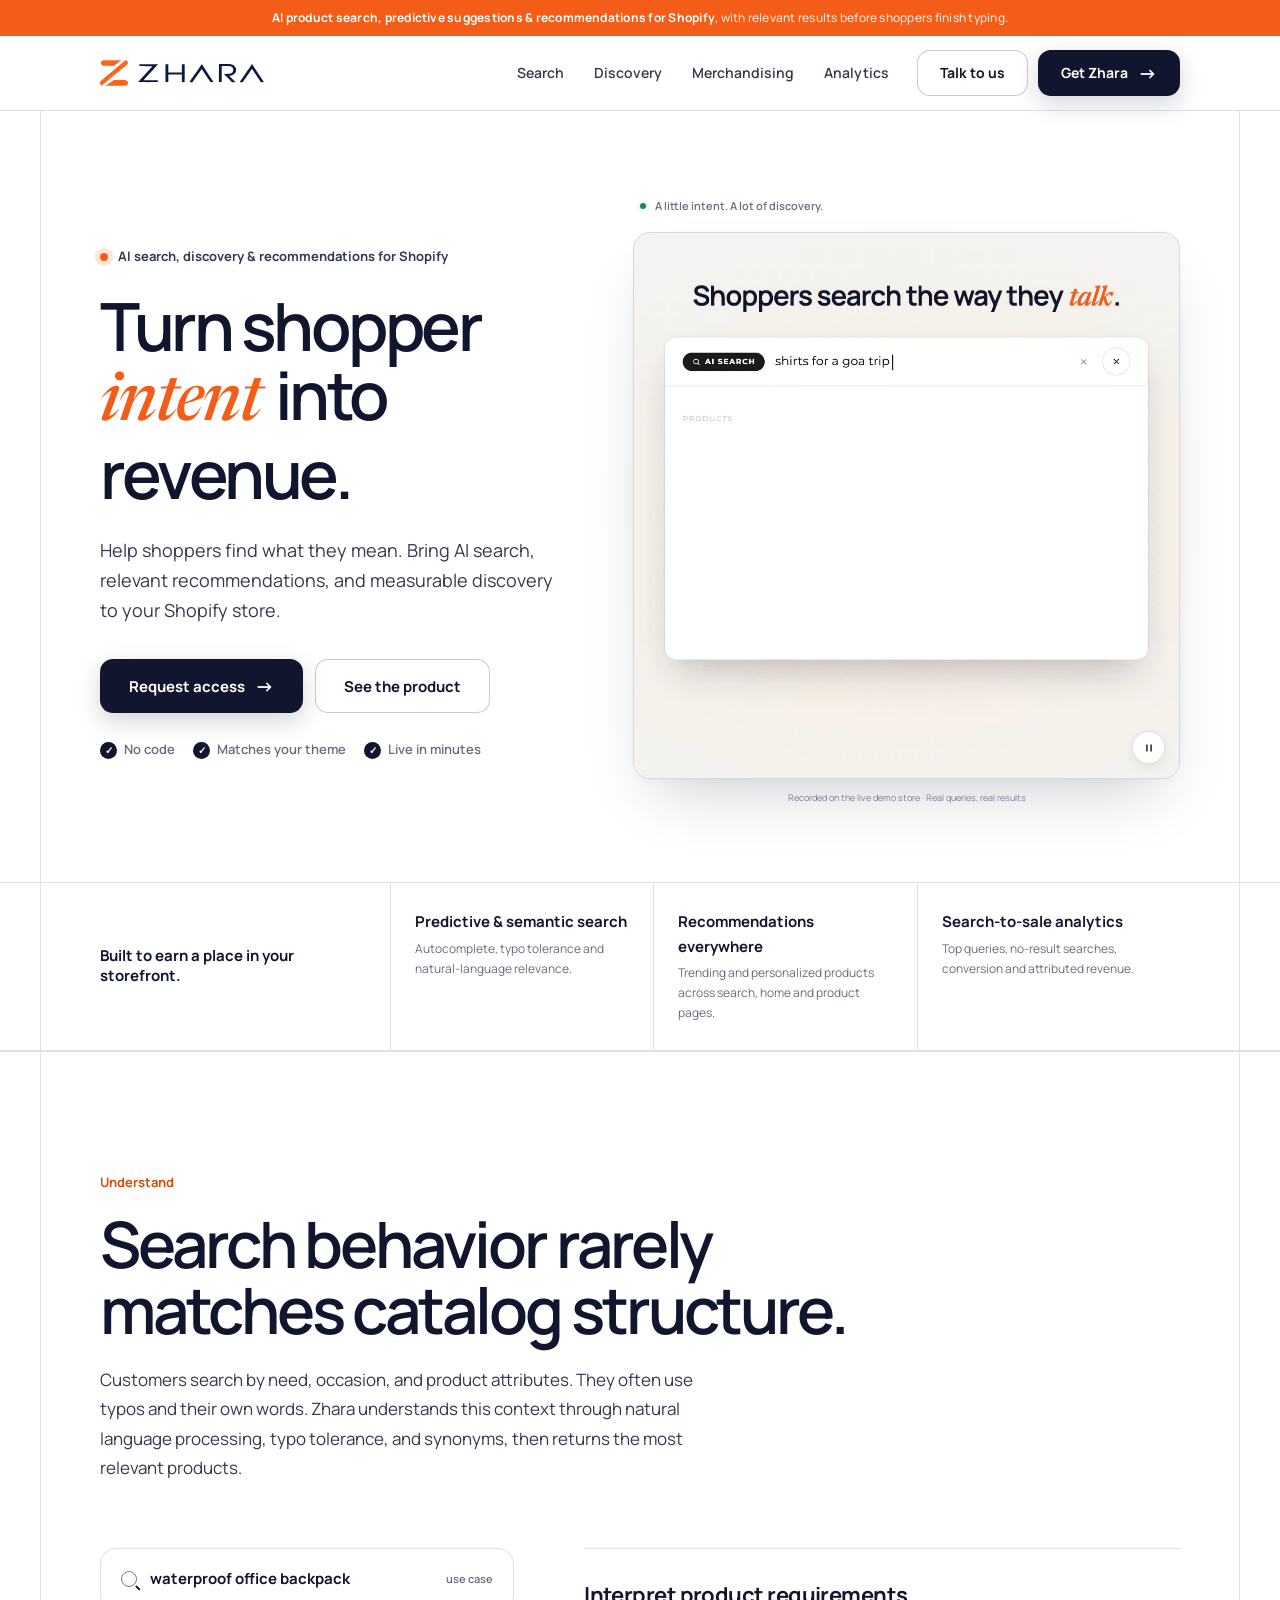
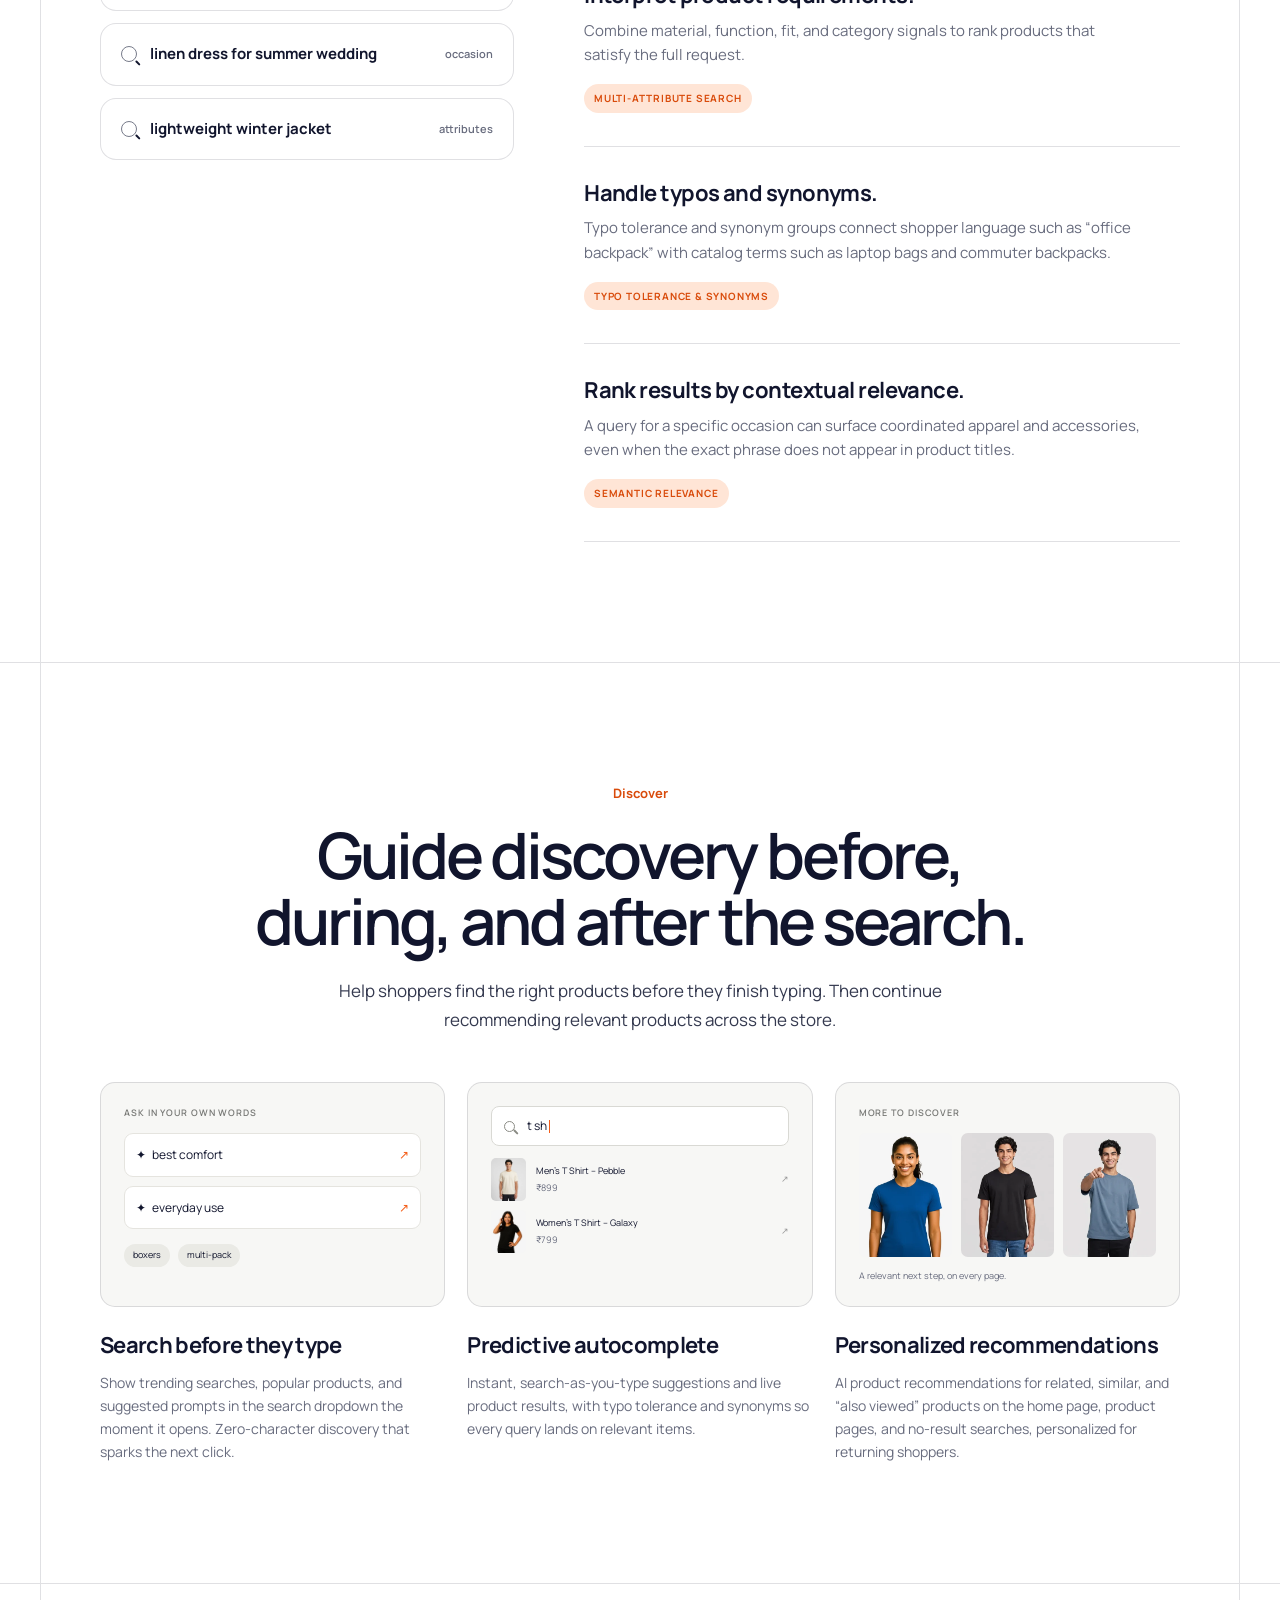
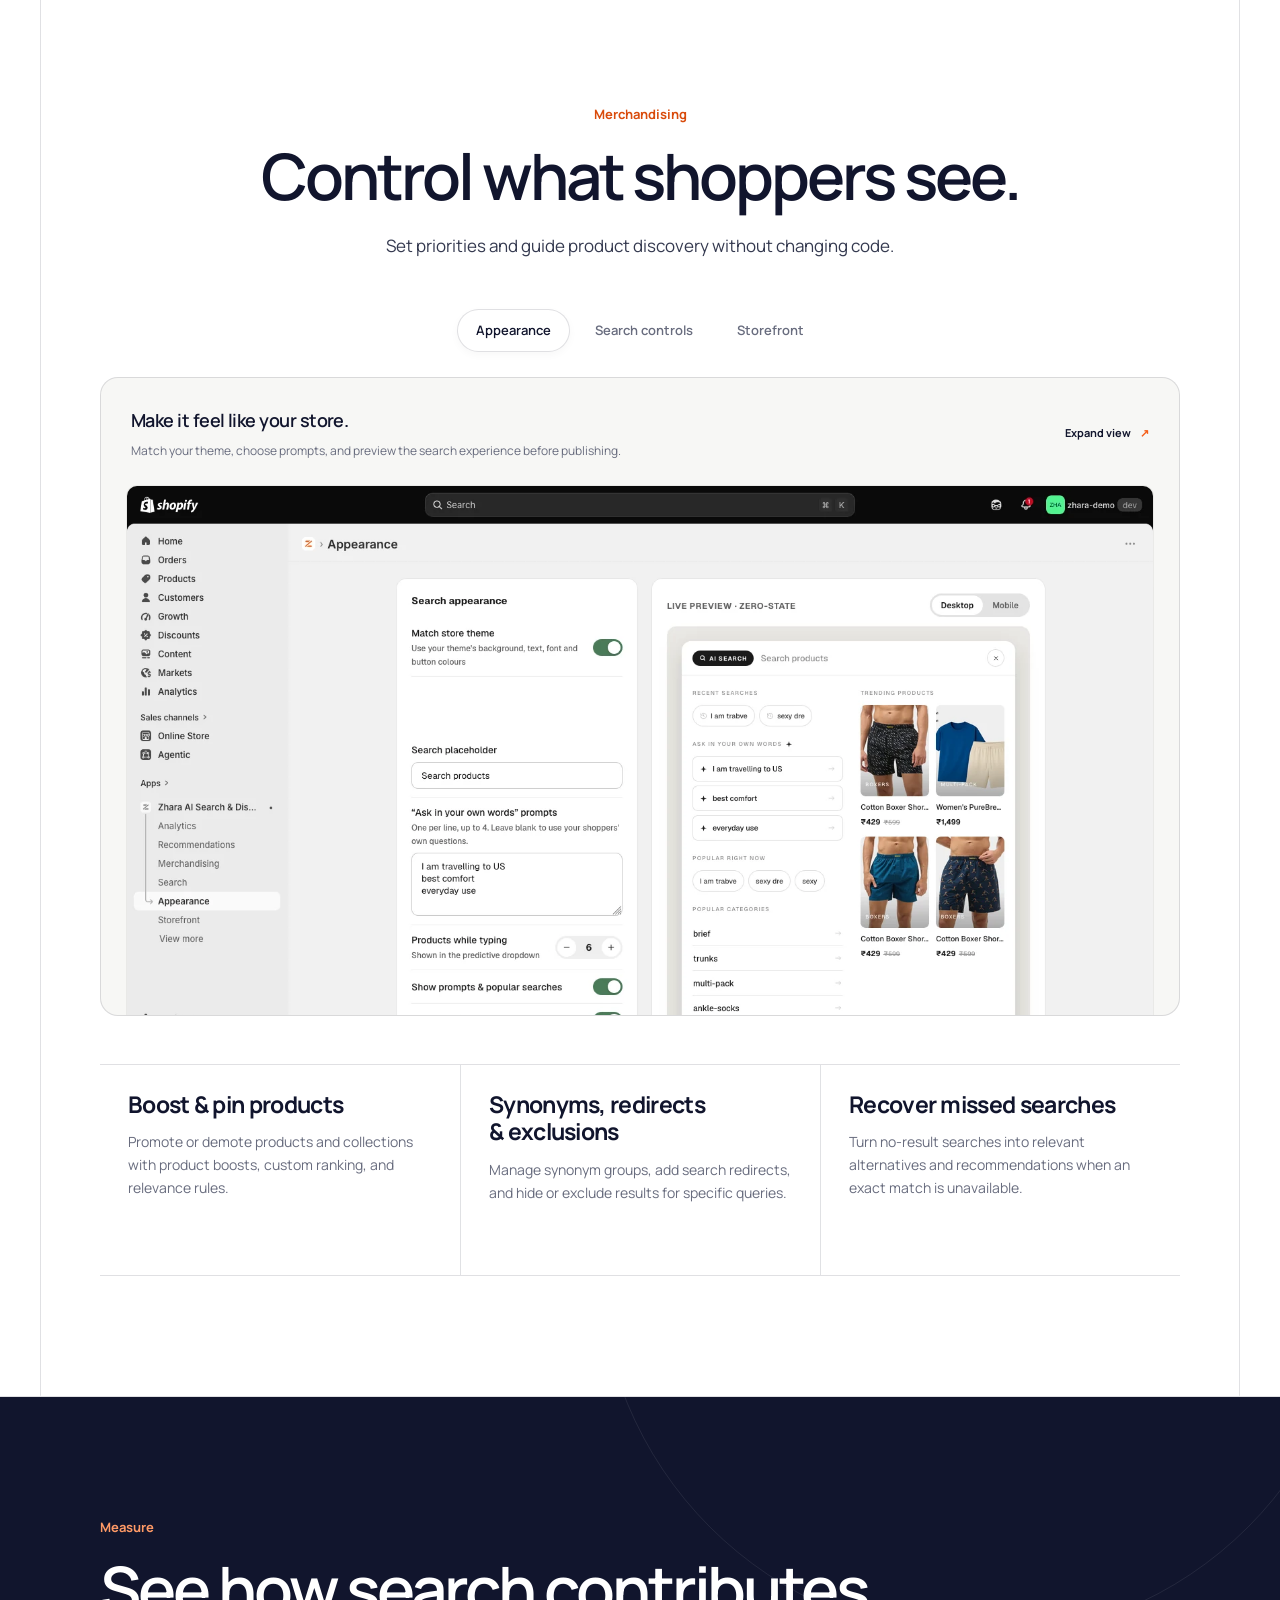
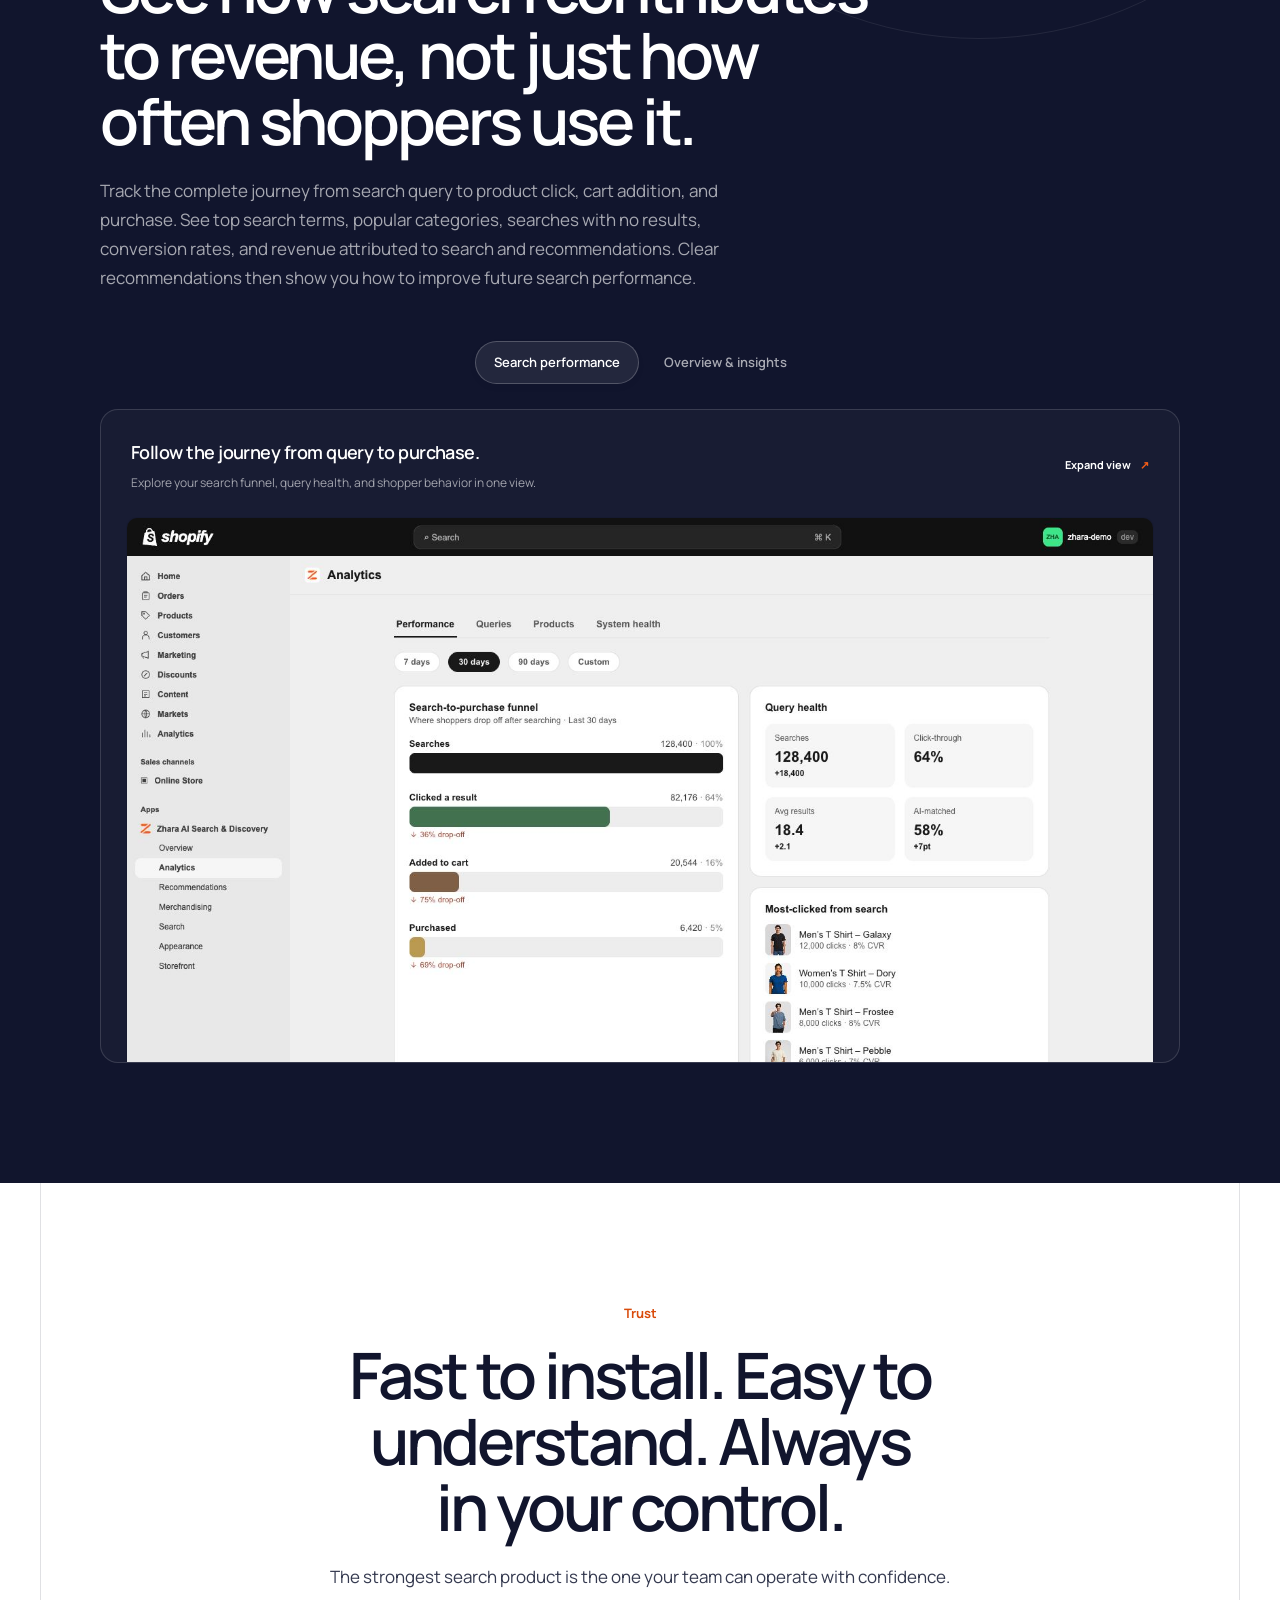
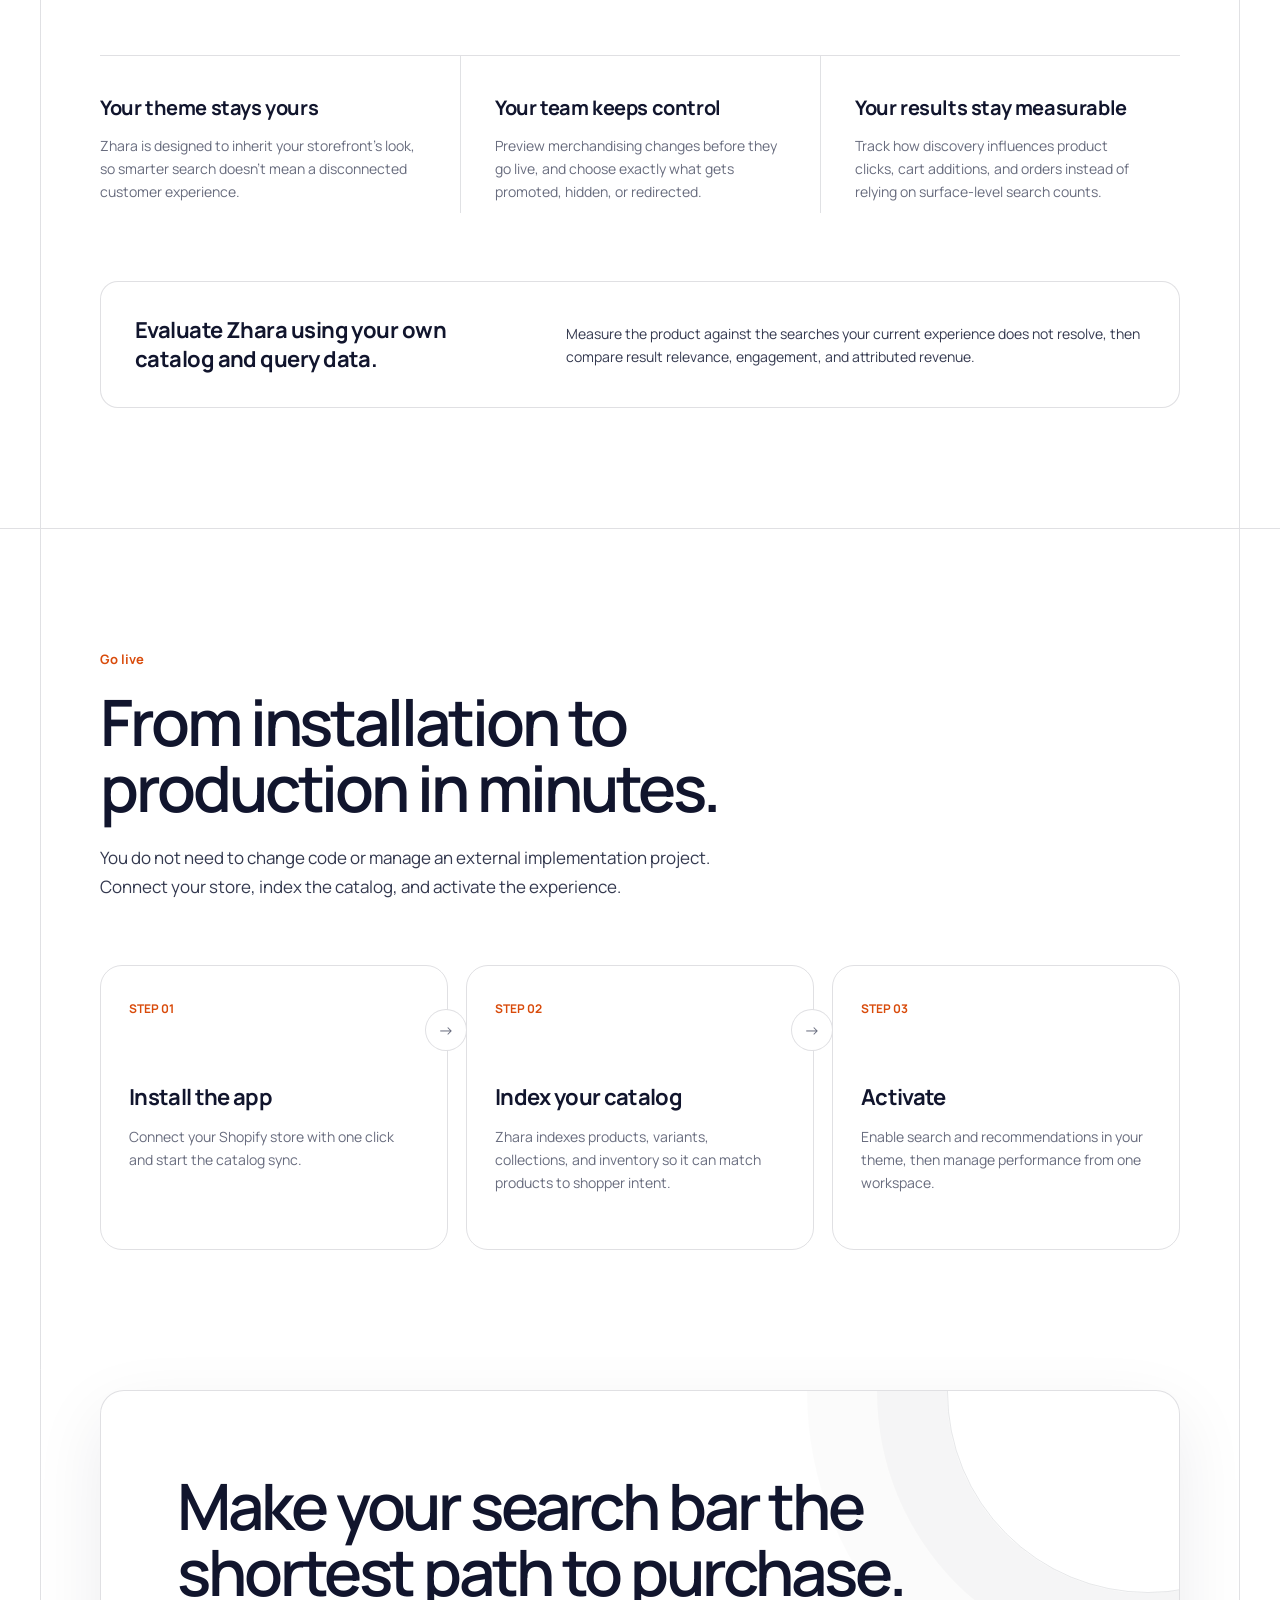
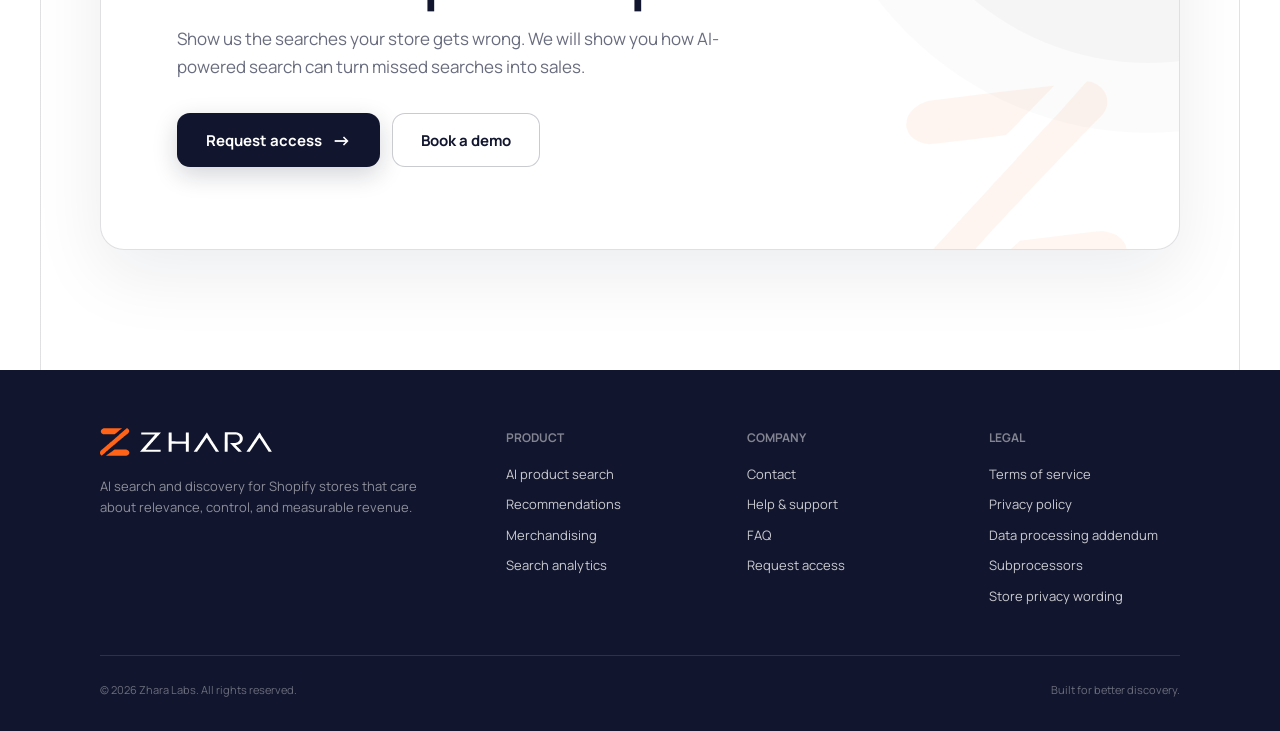
==== commit 667c5c5a: "Add FAQ page and link it from every footer New /faq/ page from Zhara_FAQ.docx: 34 questions across g" ====
--- a/index.html
+++ b/index.html
@@ -598,7 +598,7 @@
       <div class="footer-top">
         <div class="footer-brand"><img src="assets/logo/zhara-logo-on-dark.svg" alt="Zhara" width="1302" height="209"><p>AI search and discovery for Shopify stores that care about relevance, control, and measurable revenue.</p></div>
         <div class="footer-col"><b>PRODUCT</b><a href="#product">AI product search</a><a href="#discovery">Recommendations</a><a href="#features">Merchandising</a><a href="#analytics">Search analytics</a></div>
-        <div class="footer-col"><b>COMPANY</b><a href="mailto:hello@zhara.app">Contact</a><a href="/help/">Help &amp; support</a><a href="#get-started">Request access</a></div>
+        <div class="footer-col"><b>COMPANY</b><a href="mailto:hello@zhara.app">Contact</a><a href="/help/">Help &amp; support</a><a href="/faq/">FAQ</a><a href="#get-started">Request access</a></div>
         <div class="footer-col"><b>LEGAL</b><a href="/terms/">Terms of service</a><a href="/privacy/">Privacy policy</a><a href="/legal/dpa/">Data processing addendum</a><a href="/legal/subprocessors/">Subprocessors</a><a href="/help/store-privacy-policy/">Store privacy wording</a></div>
       </div>
       <div class="footer-bottom"><span>© 2026 Zhara Labs. All rights reserved.</span><span>Built for better discovery.</span></div>
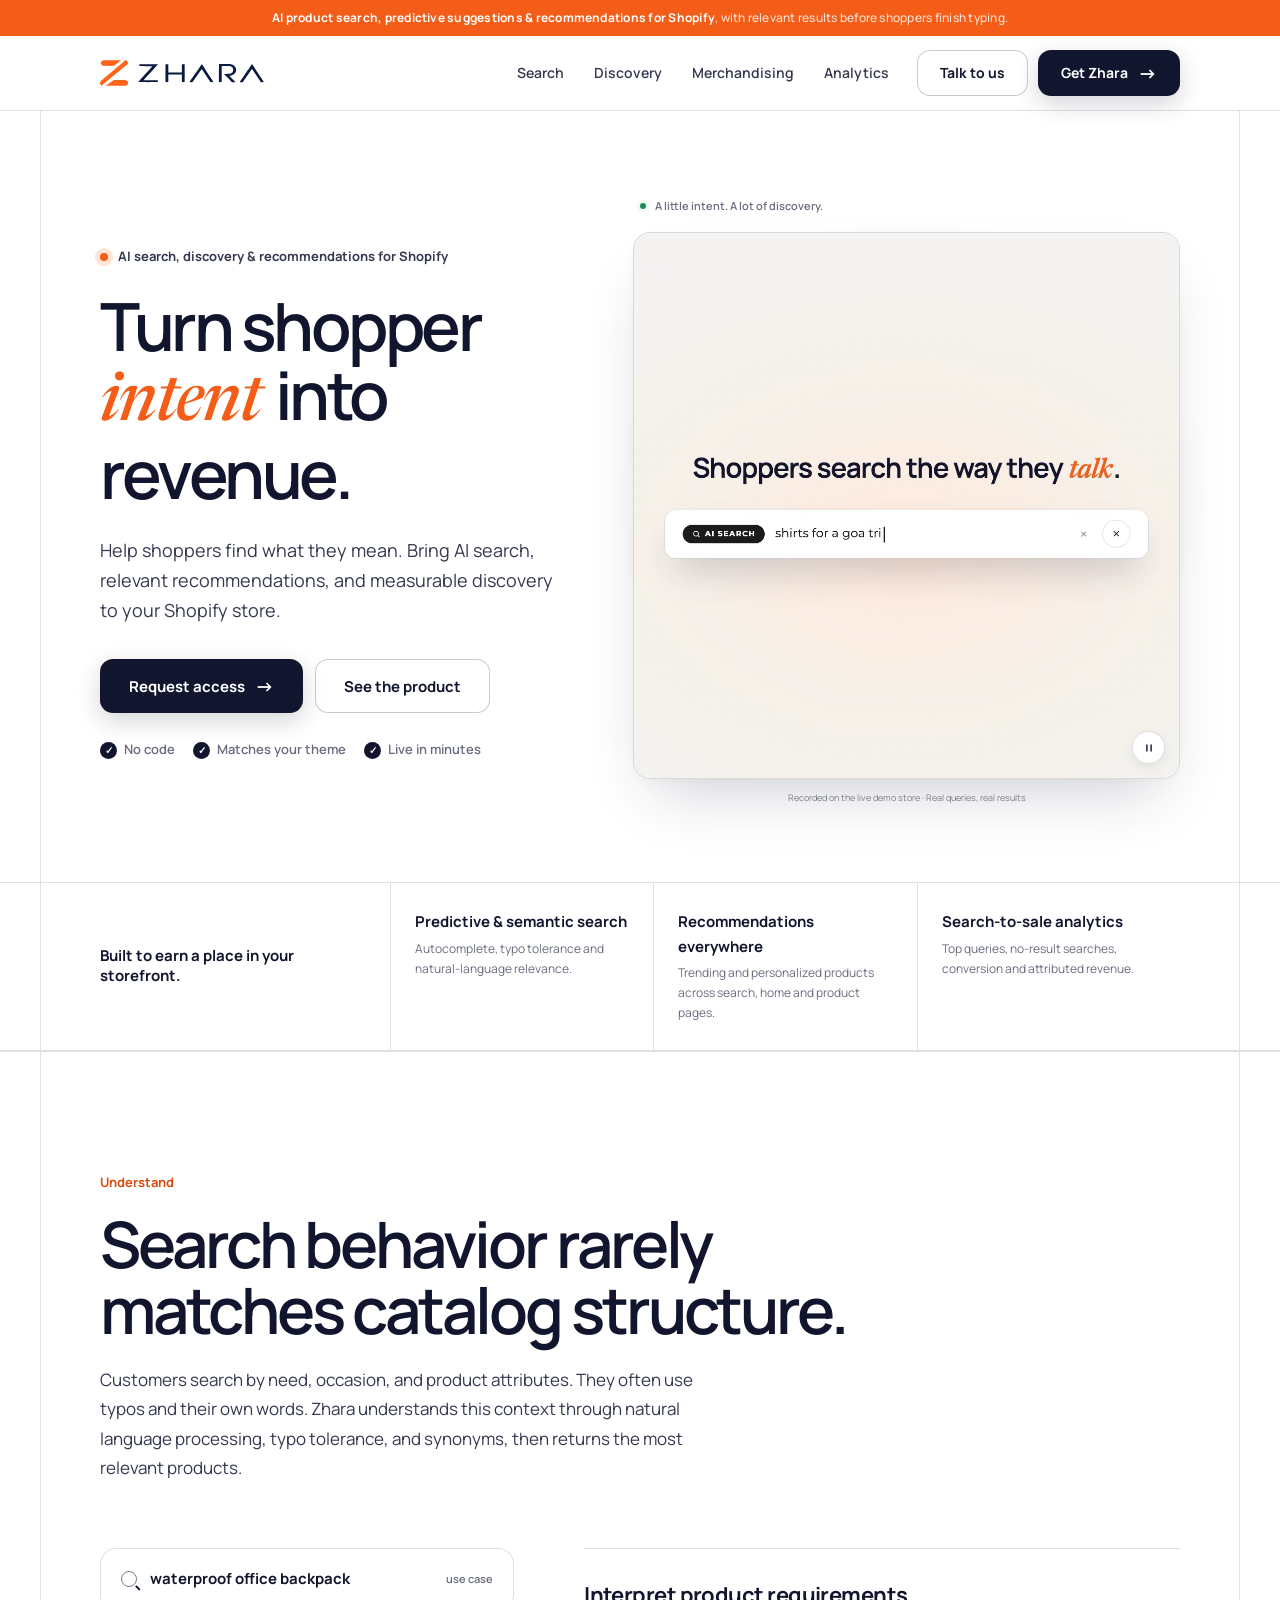
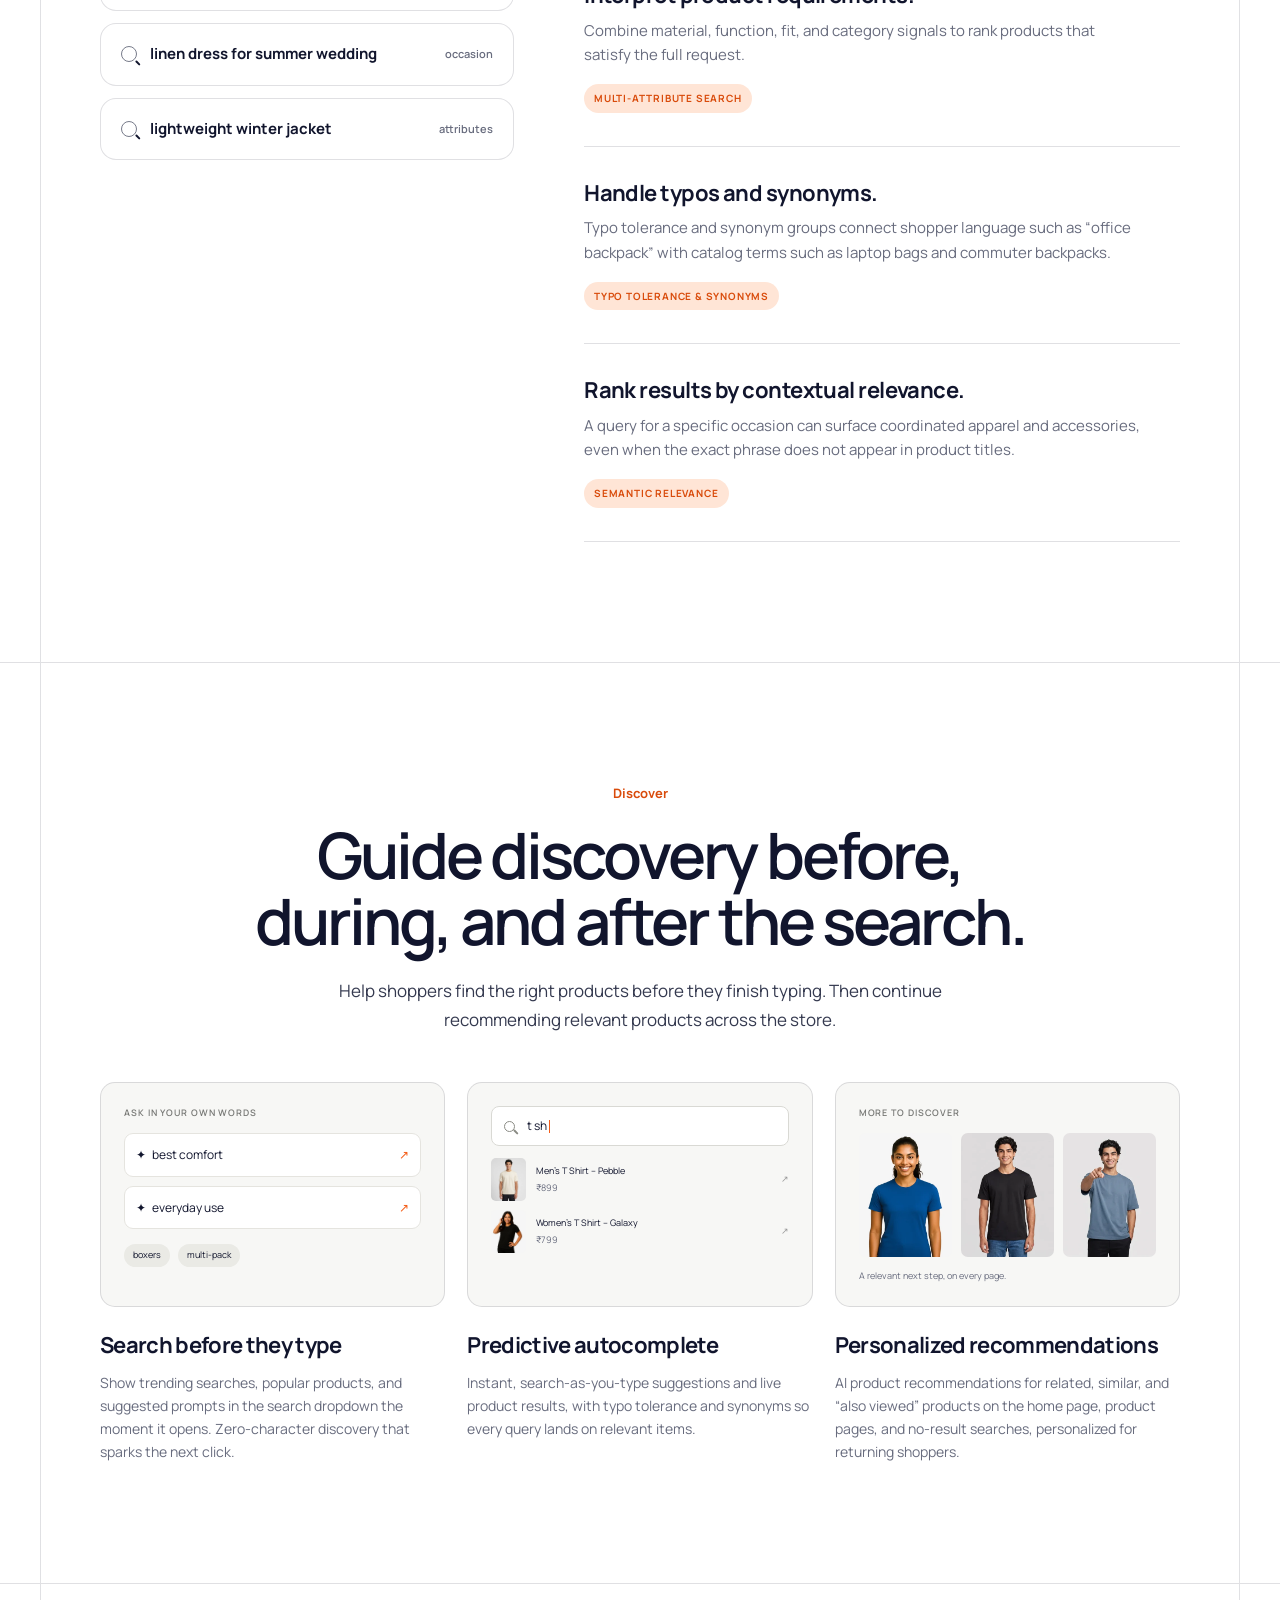
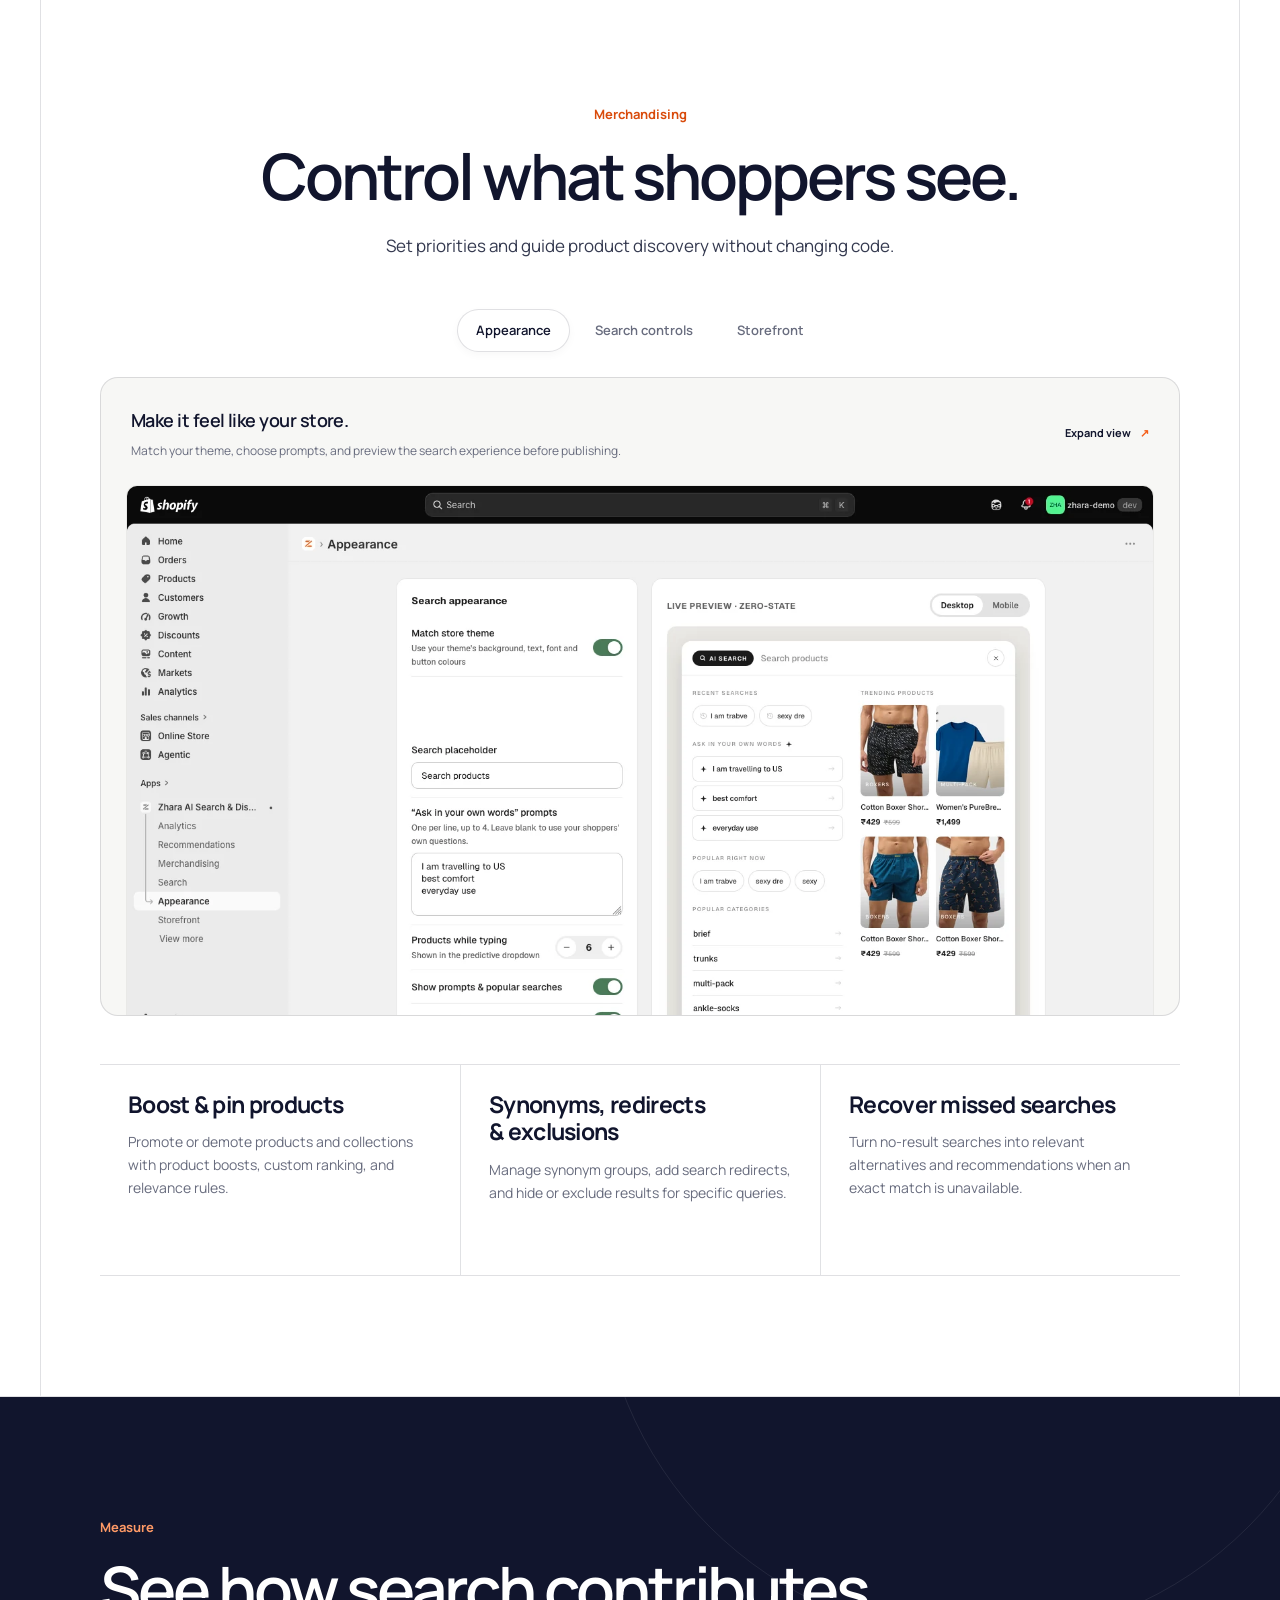
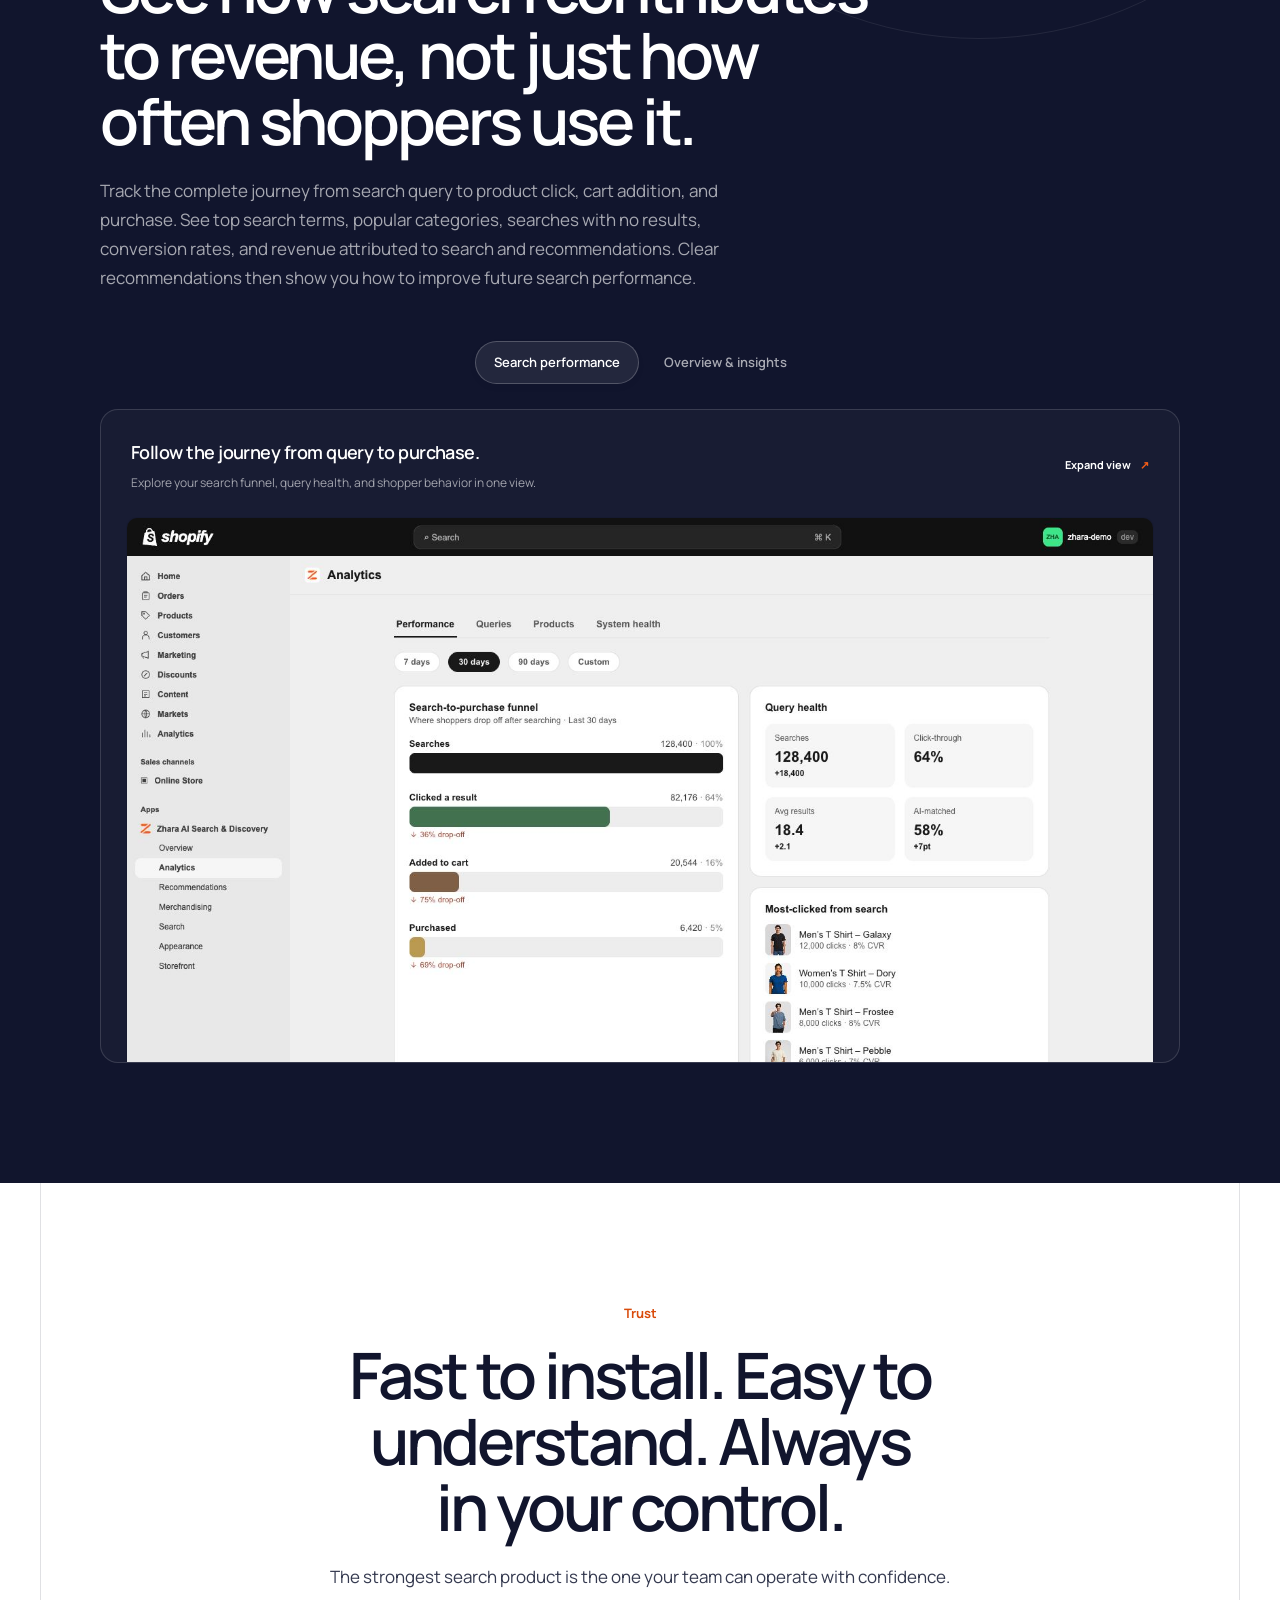
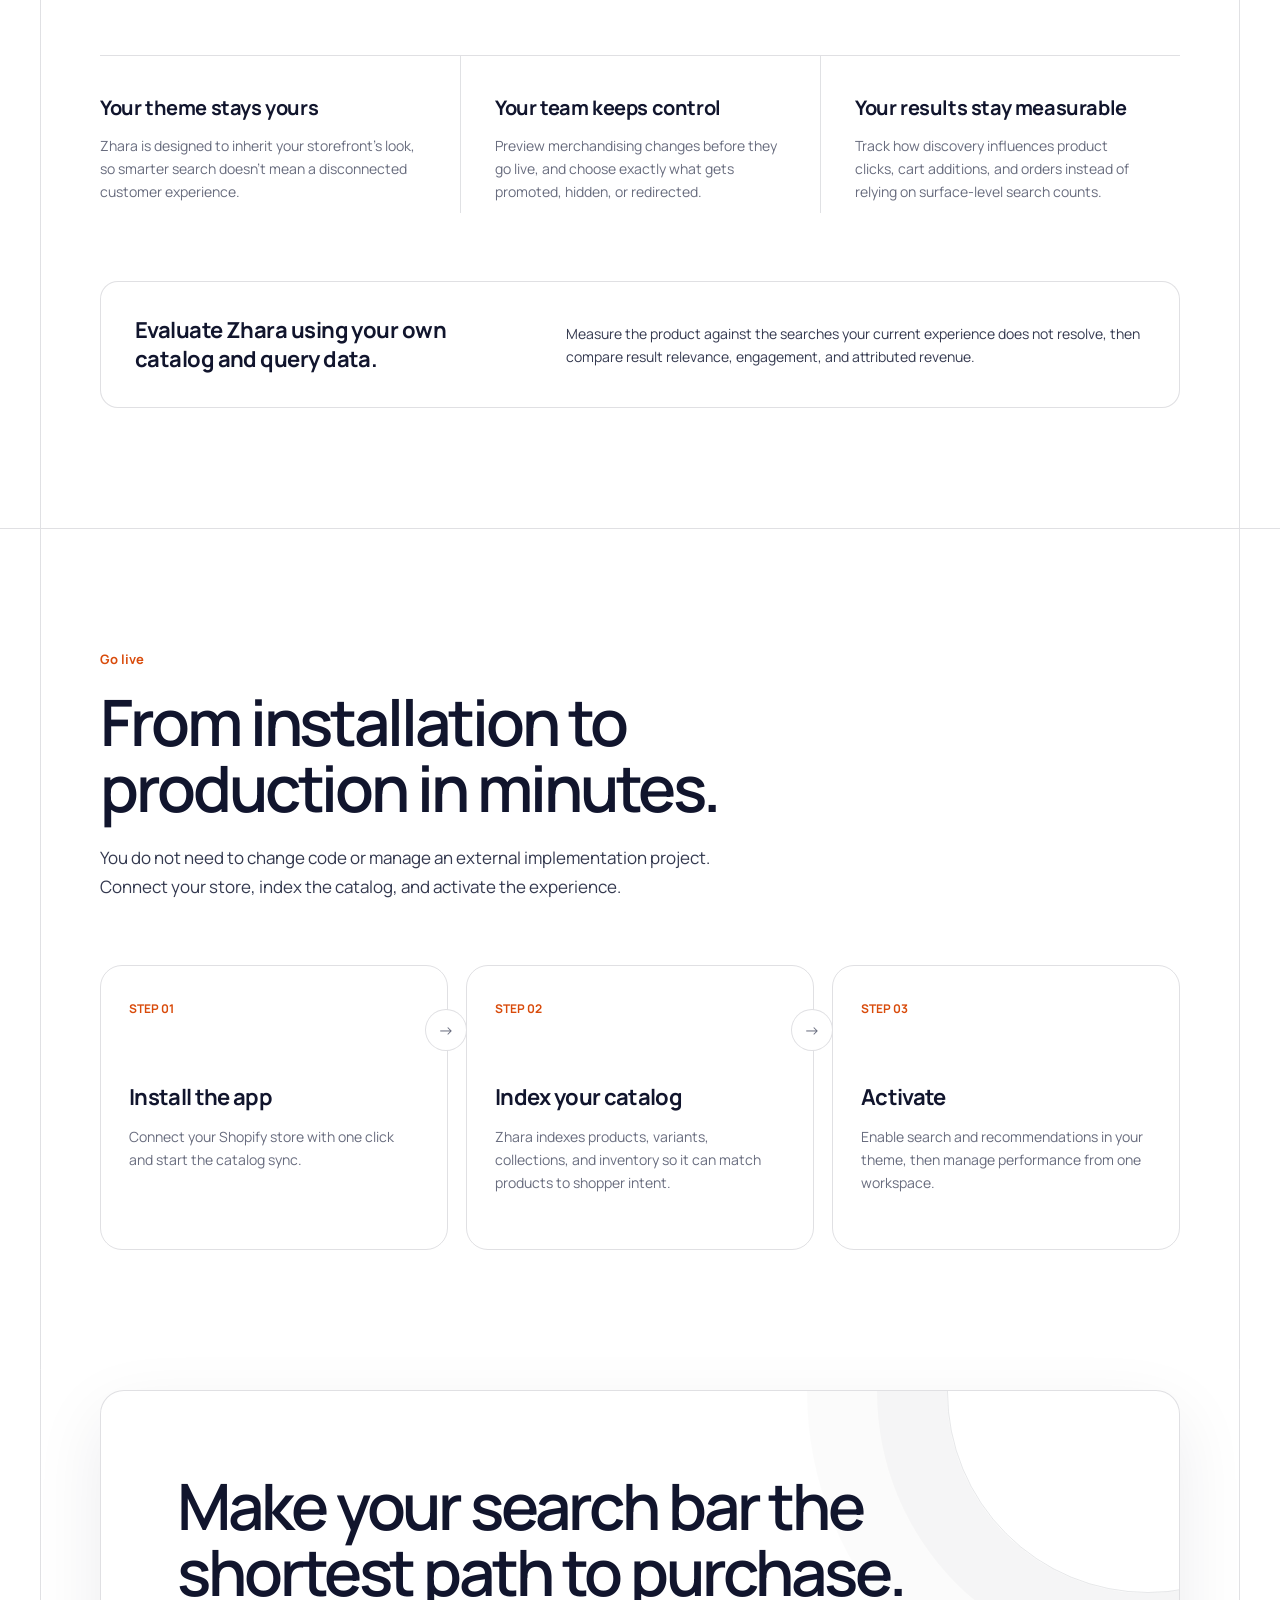
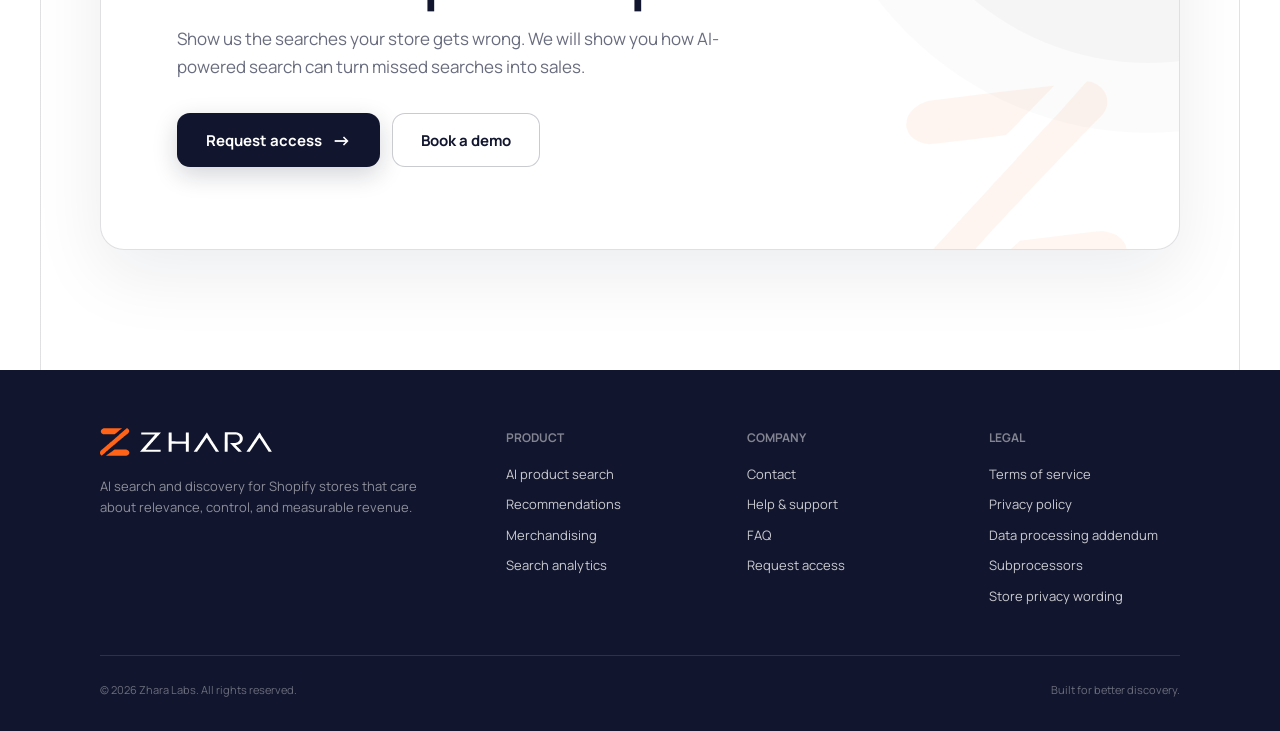
==== commit 02eabf6c: "Add Google Tag Manager script to all relevant HTML pages for tracking" ====
--- a/index.html
+++ b/index.html
@@ -2,6 +2,15 @@
 <html lang="en">
 <head>
   <meta charset="UTF-8">
+  <!-- Google tag (gtag.js) -->
+  <script async src="https://www.googletagmanager.com/gtag/js?id=G-CWNTYSQV7Q"></script>
+  <script>
+    window.dataLayer = window.dataLayer || [];
+    function gtag(){dataLayer.push(arguments);}
+    gtag('js', new Date());
+
+    gtag('config', 'G-CWNTYSQV7Q');
+  </script>
   <meta name="viewport" content="width=device-width, initial-scale=1.0">
   <title>Zhara AI Search &amp; Discovery — Turn shopper intent into revenue</title>
   <meta name="description" content="Zhara AI Search &amp; Discovery adds AI-powered product search, predictive autocomplete, trending searches and products, and personalized recommendations to your Shopify store — with search analytics that connect discovery to revenue.">
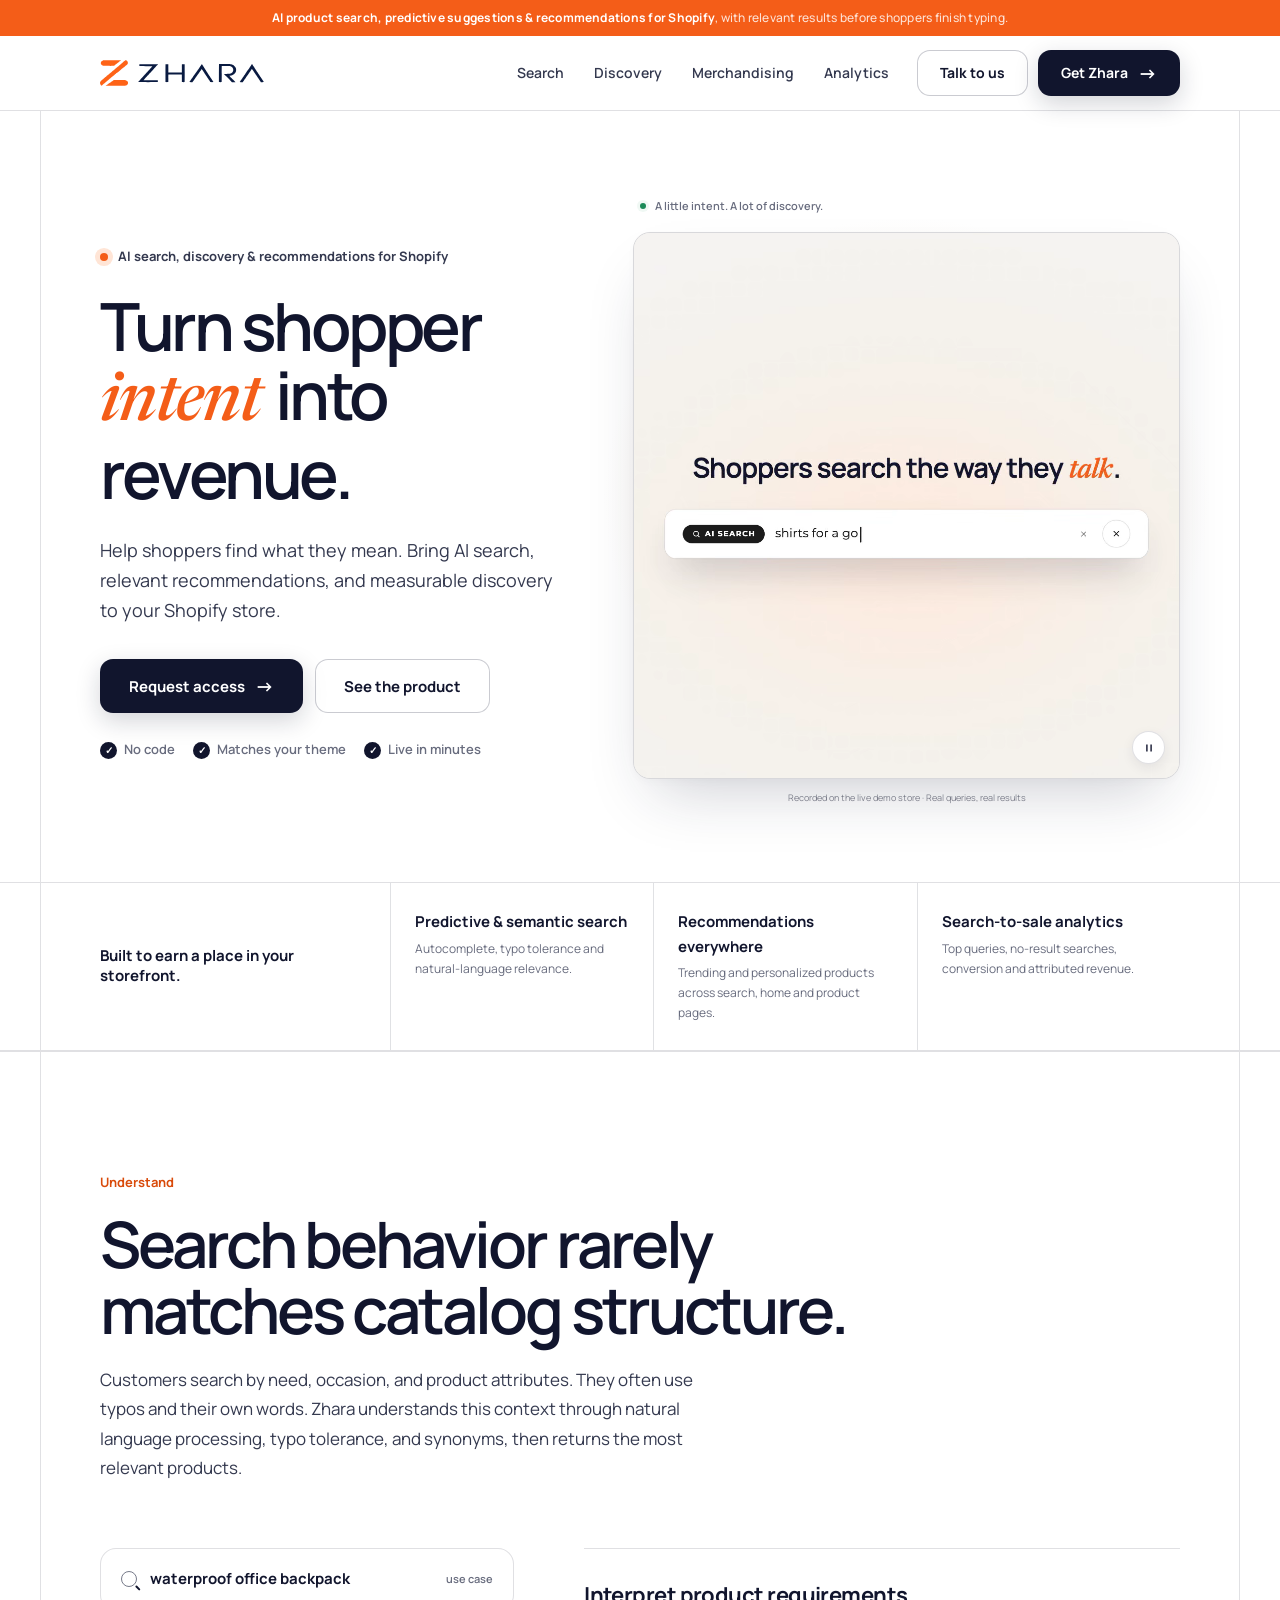
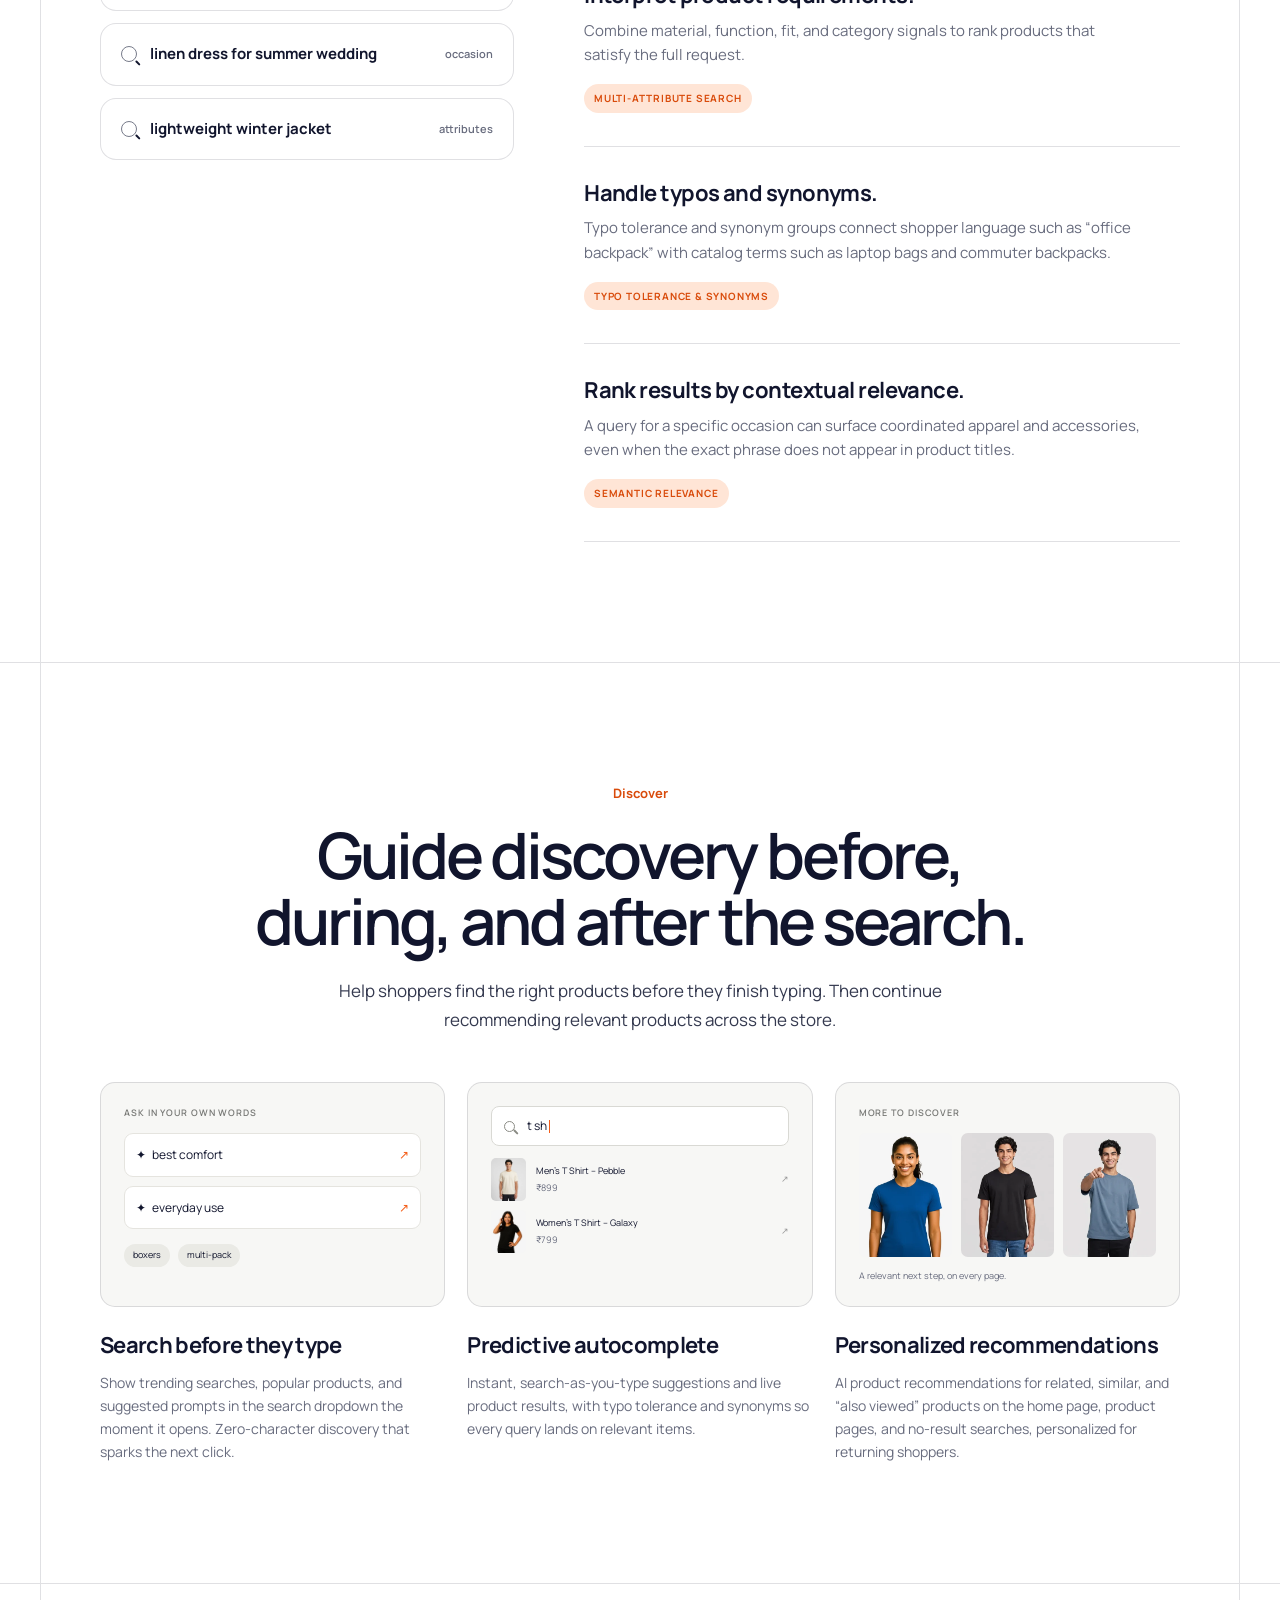
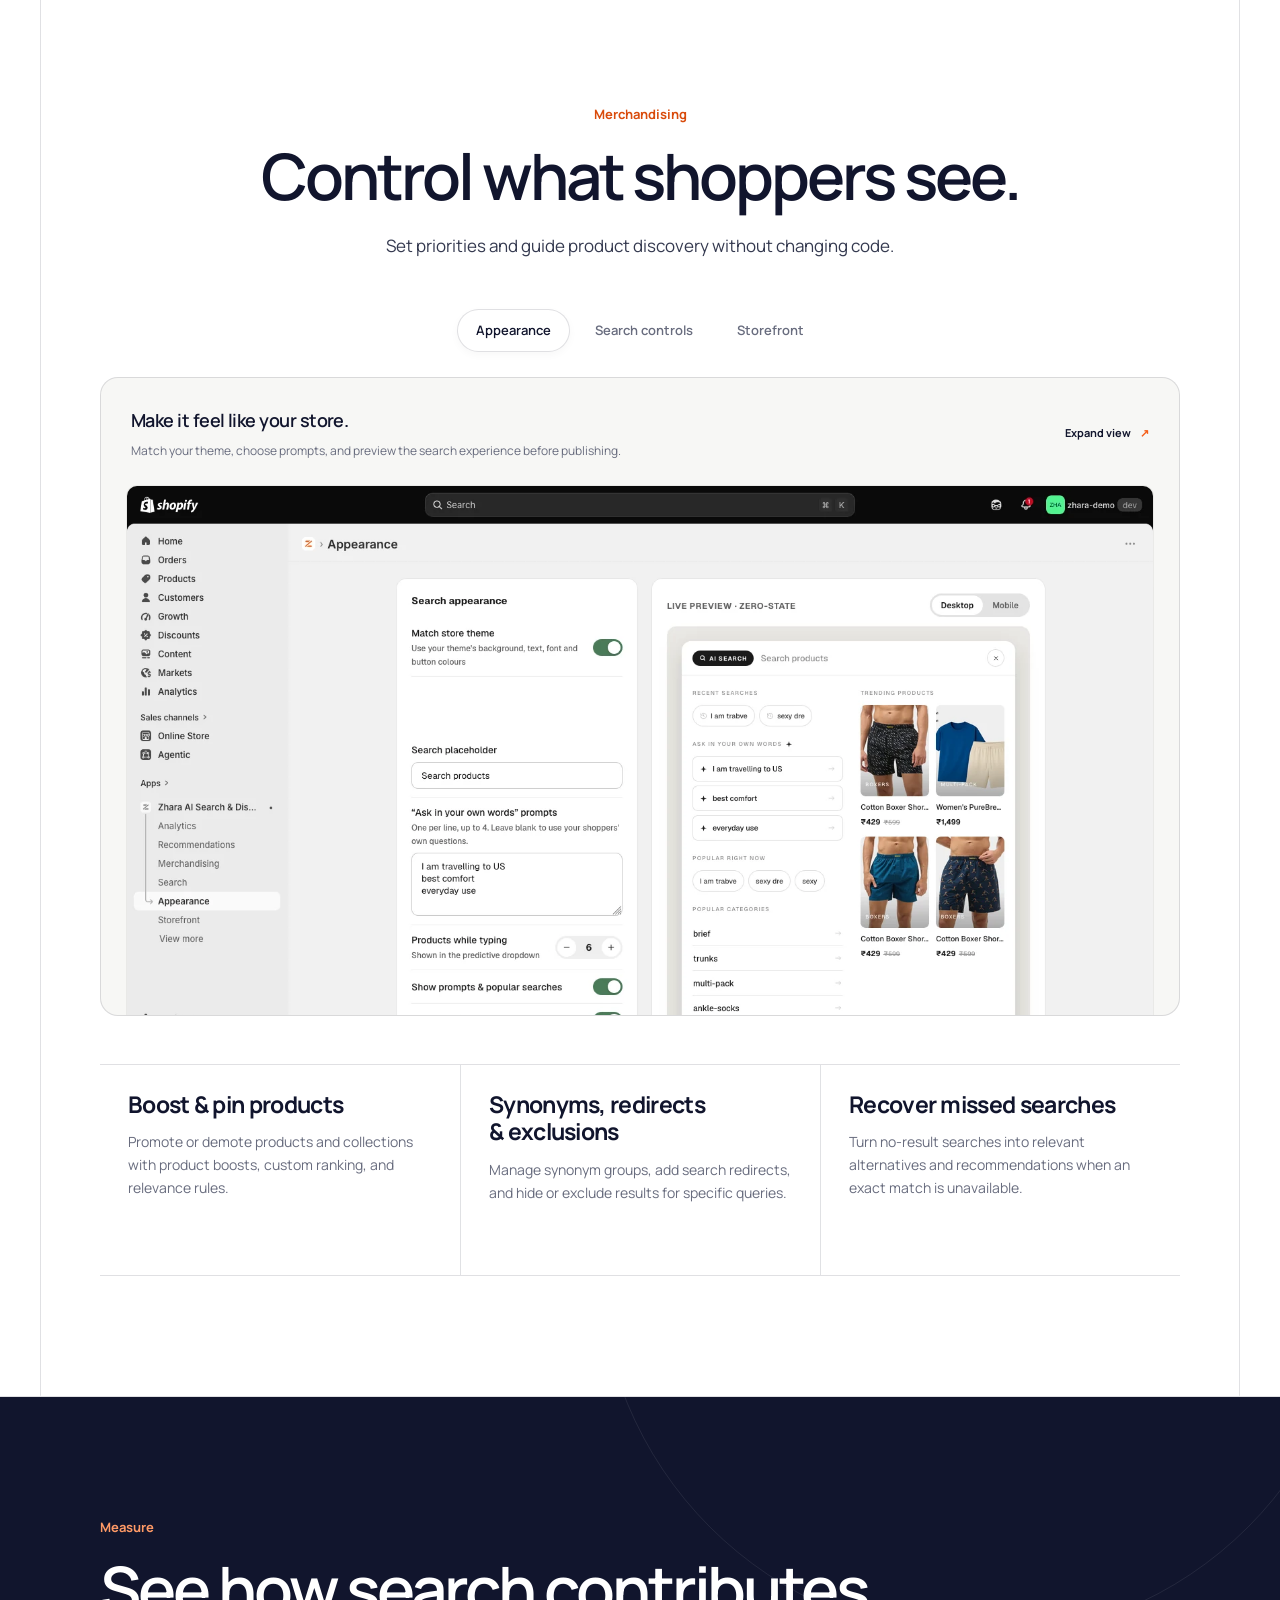
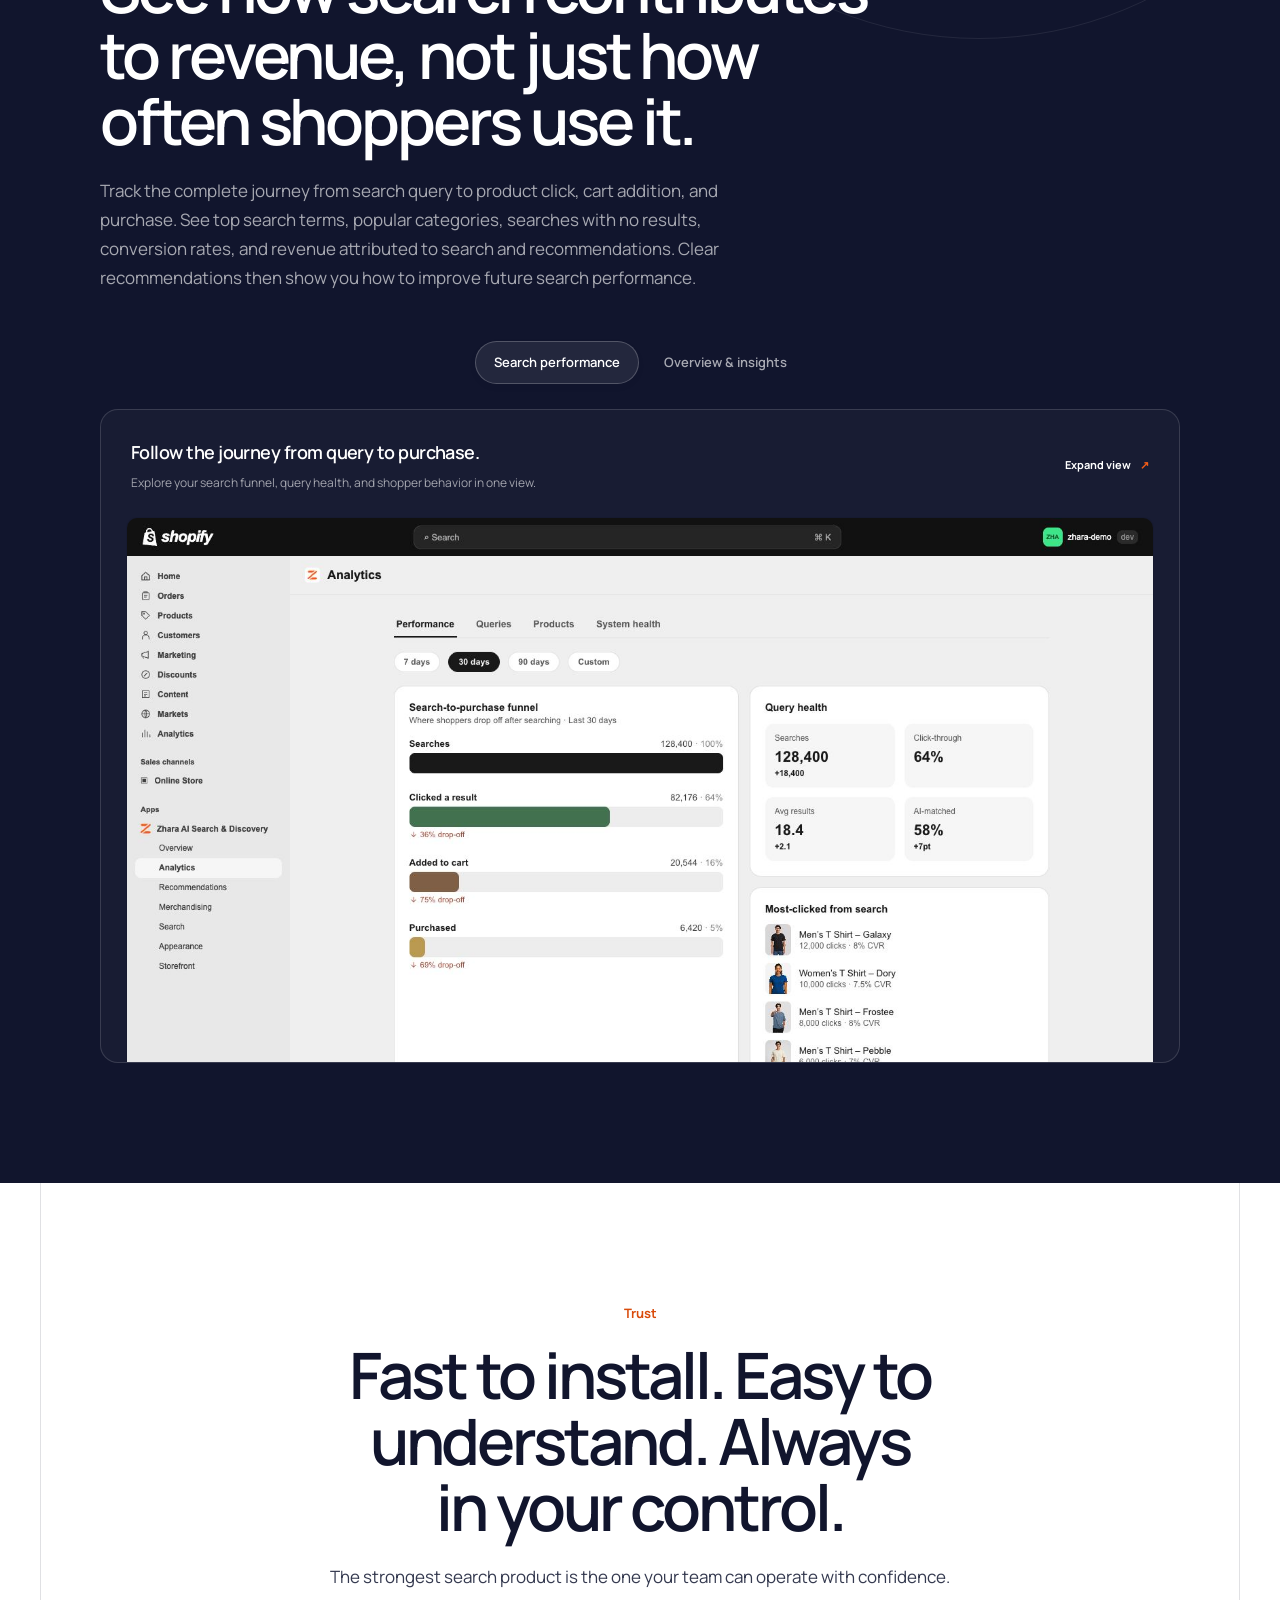
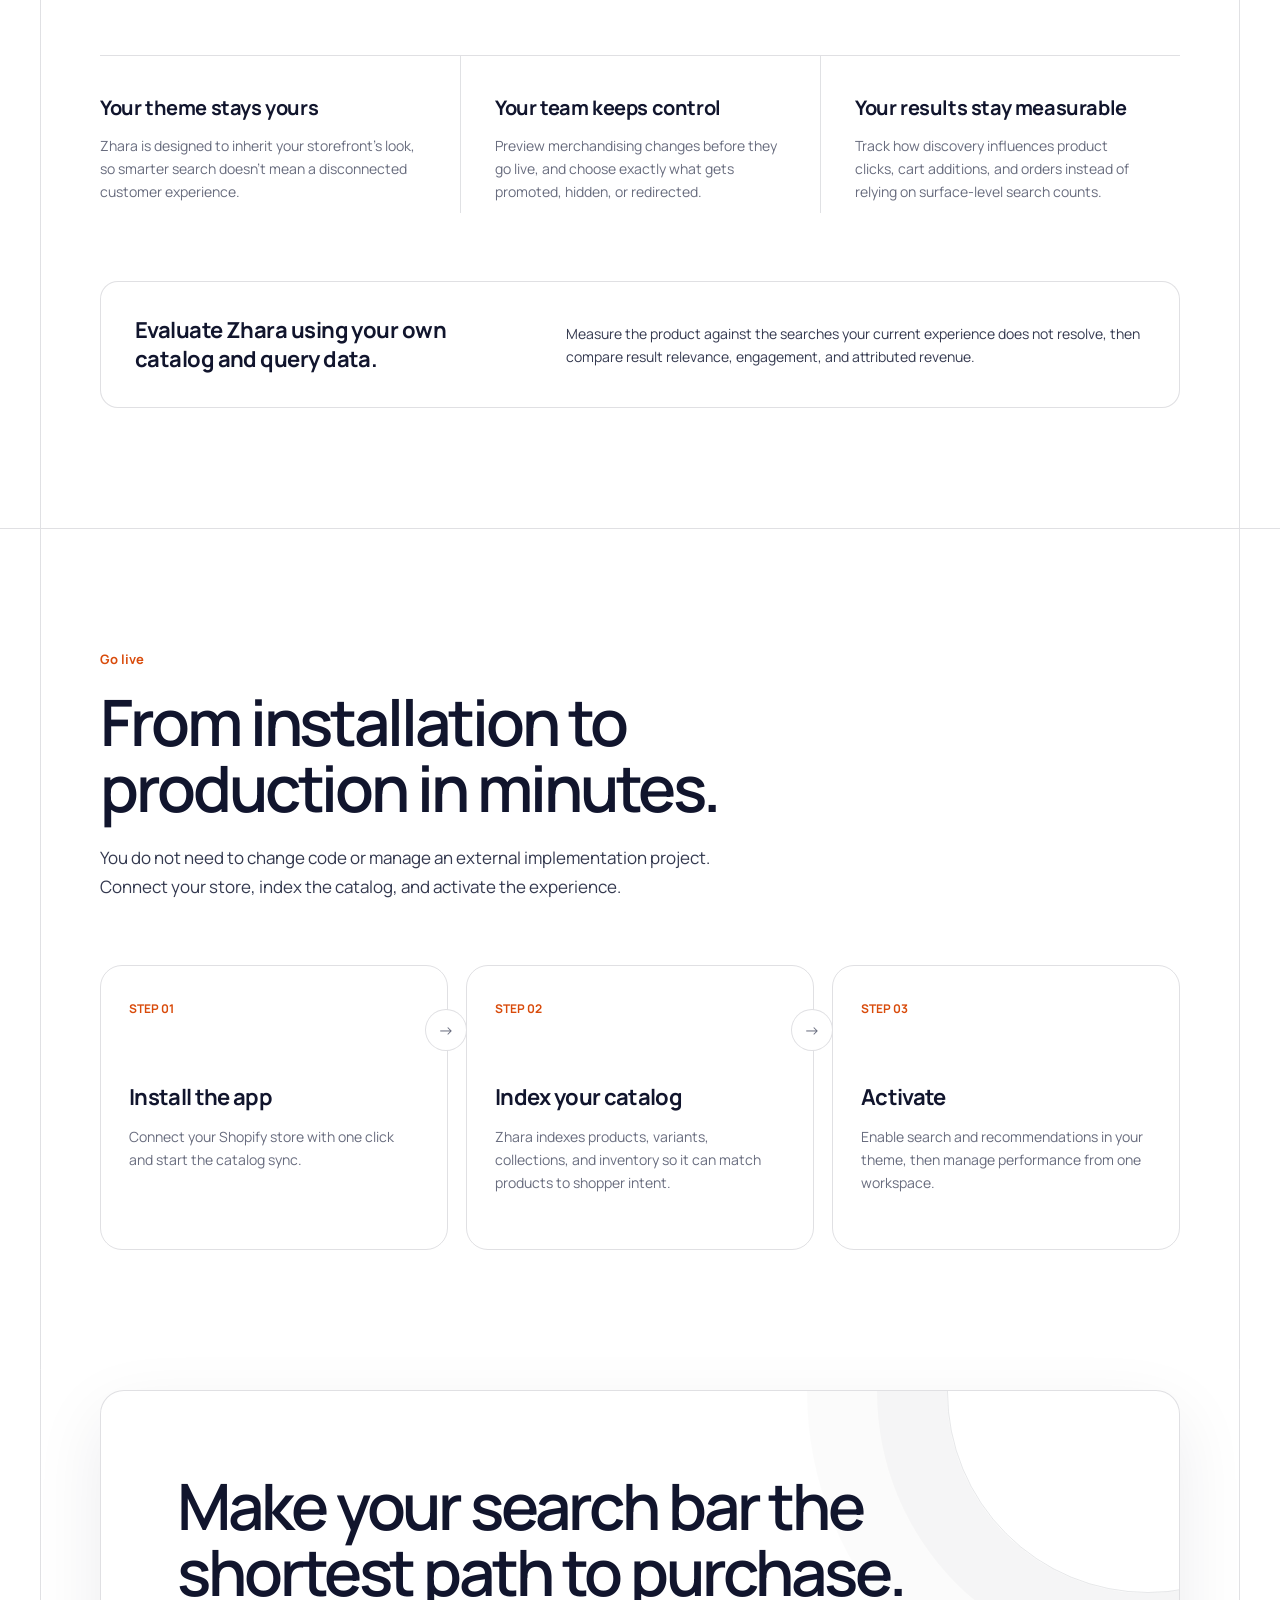
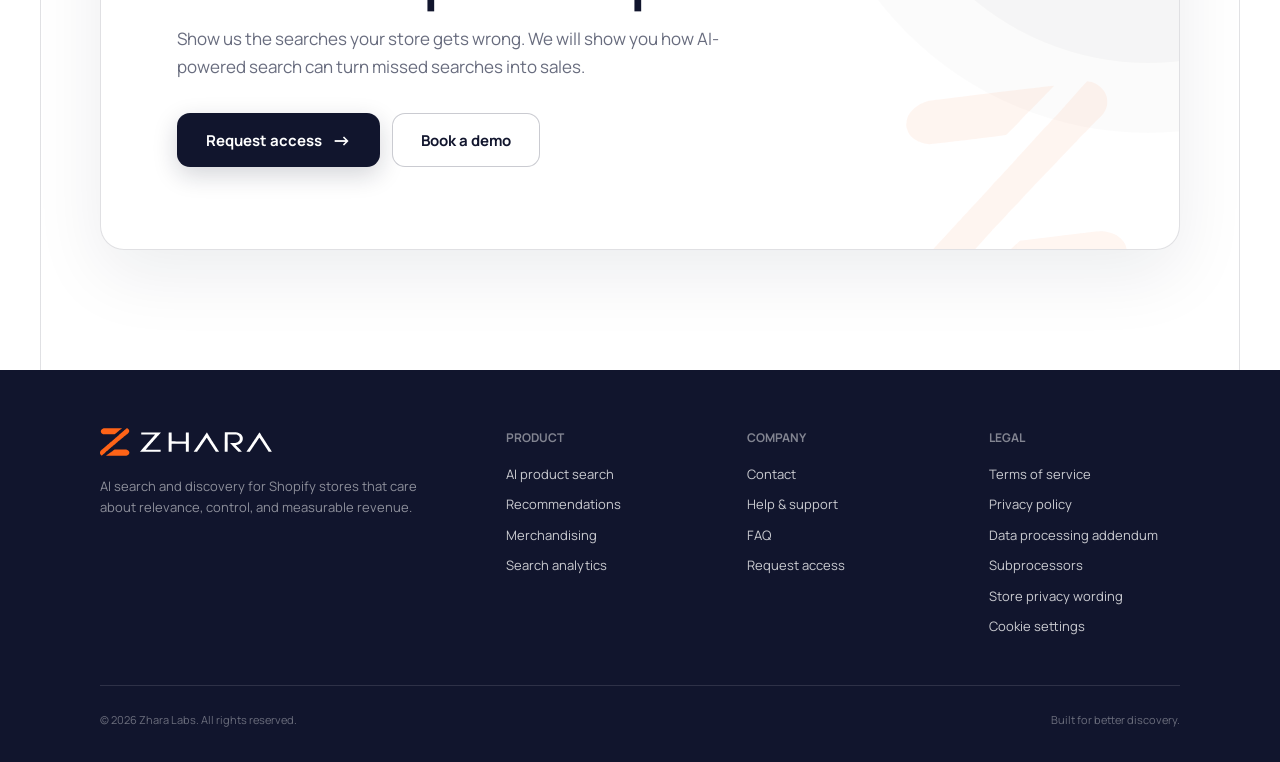
==== commit 04127815: "Implement Google Analytics Consent Mode and add cookie settings functionality across multiple pages" ====
--- a/index.html
+++ b/index.html
@@ -2,15 +2,24 @@
 <html lang="en">
 <head>
   <meta charset="UTF-8">
-  <!-- Google tag (gtag.js) -->
-  <script async src="https://www.googletagmanager.com/gtag/js?id=G-CWNTYSQV7Q"></script>
+  <!-- Google tag (gtag.js) with Consent Mode: analytics cookies stay off in the EEA, UK and Switzerland until the visitor accepts (see /assets/consent.js) -->
   <script>
     window.dataLayer = window.dataLayer || [];
     function gtag(){dataLayer.push(arguments);}
+    gtag('consent', 'default', { ad_storage: 'denied', ad_user_data: 'denied', ad_personalization: 'denied', analytics_storage: 'granted' });
+    gtag('consent', 'default', {
+      ad_storage: 'denied', ad_user_data: 'denied', ad_personalization: 'denied', analytics_storage: 'denied',
+      region: ['AT','BE','BG','HR','CY','CZ','DK','EE','FI','FR','DE','GR','HU','IE','IT','LV','LT','LU','MT','NL','PL','PT','RO','SK','SI','ES','SE','IS','LI','NO','GB','CH']
+    });
+    try {
+      var consent = localStorage.getItem('zhara-consent');
+      if (consent === 'granted' || consent === 'denied') gtag('consent', 'update', { analytics_storage: consent });
+    } catch (e) {}
     gtag('js', new Date());
-
     gtag('config', 'G-CWNTYSQV7Q');
   </script>
+  <script async src="https://www.googletagmanager.com/gtag/js?id=G-CWNTYSQV7Q"></script>
+  <script src="/assets/consent.js" defer></script>
   <meta name="viewport" content="width=device-width, initial-scale=1.0">
   <title>Zhara AI Search &amp; Discovery — Turn shopper intent into revenue</title>
   <meta name="description" content="Zhara AI Search &amp; Discovery adds AI-powered product search, predictive autocomplete, trending searches and products, and personalized recommendations to your Shopify store — with search analytics that connect discovery to revenue.">
@@ -608,7 +617,7 @@
         <div class="footer-brand"><img src="assets/logo/zhara-logo-on-dark.svg" alt="Zhara" width="1302" height="209"><p>AI search and discovery for Shopify stores that care about relevance, control, and measurable revenue.</p></div>
         <div class="footer-col"><b>PRODUCT</b><a href="#product">AI product search</a><a href="#discovery">Recommendations</a><a href="#features">Merchandising</a><a href="#analytics">Search analytics</a></div>
         <div class="footer-col"><b>COMPANY</b><a href="mailto:hello@zhara.app">Contact</a><a href="/help/">Help &amp; support</a><a href="/faq/">FAQ</a><a href="#get-started">Request access</a></div>
-        <div class="footer-col"><b>LEGAL</b><a href="/terms/">Terms of service</a><a href="/privacy/">Privacy policy</a><a href="/legal/dpa/">Data processing addendum</a><a href="/legal/subprocessors/">Subprocessors</a><a href="/help/store-privacy-policy/">Store privacy wording</a></div>
+        <div class="footer-col"><b>LEGAL</b><a href="/terms/">Terms of service</a><a href="/privacy/">Privacy policy</a><a href="/legal/dpa/">Data processing addendum</a><a href="/legal/subprocessors/">Subprocessors</a><a href="/help/store-privacy-policy/">Store privacy wording</a><a href="#" data-cookie-settings>Cookie settings</a></div>
       </div>
       <div class="footer-bottom"><span>© 2026 Zhara Labs. All rights reserved.</span><span>Built for better discovery.</span></div>
     </div>
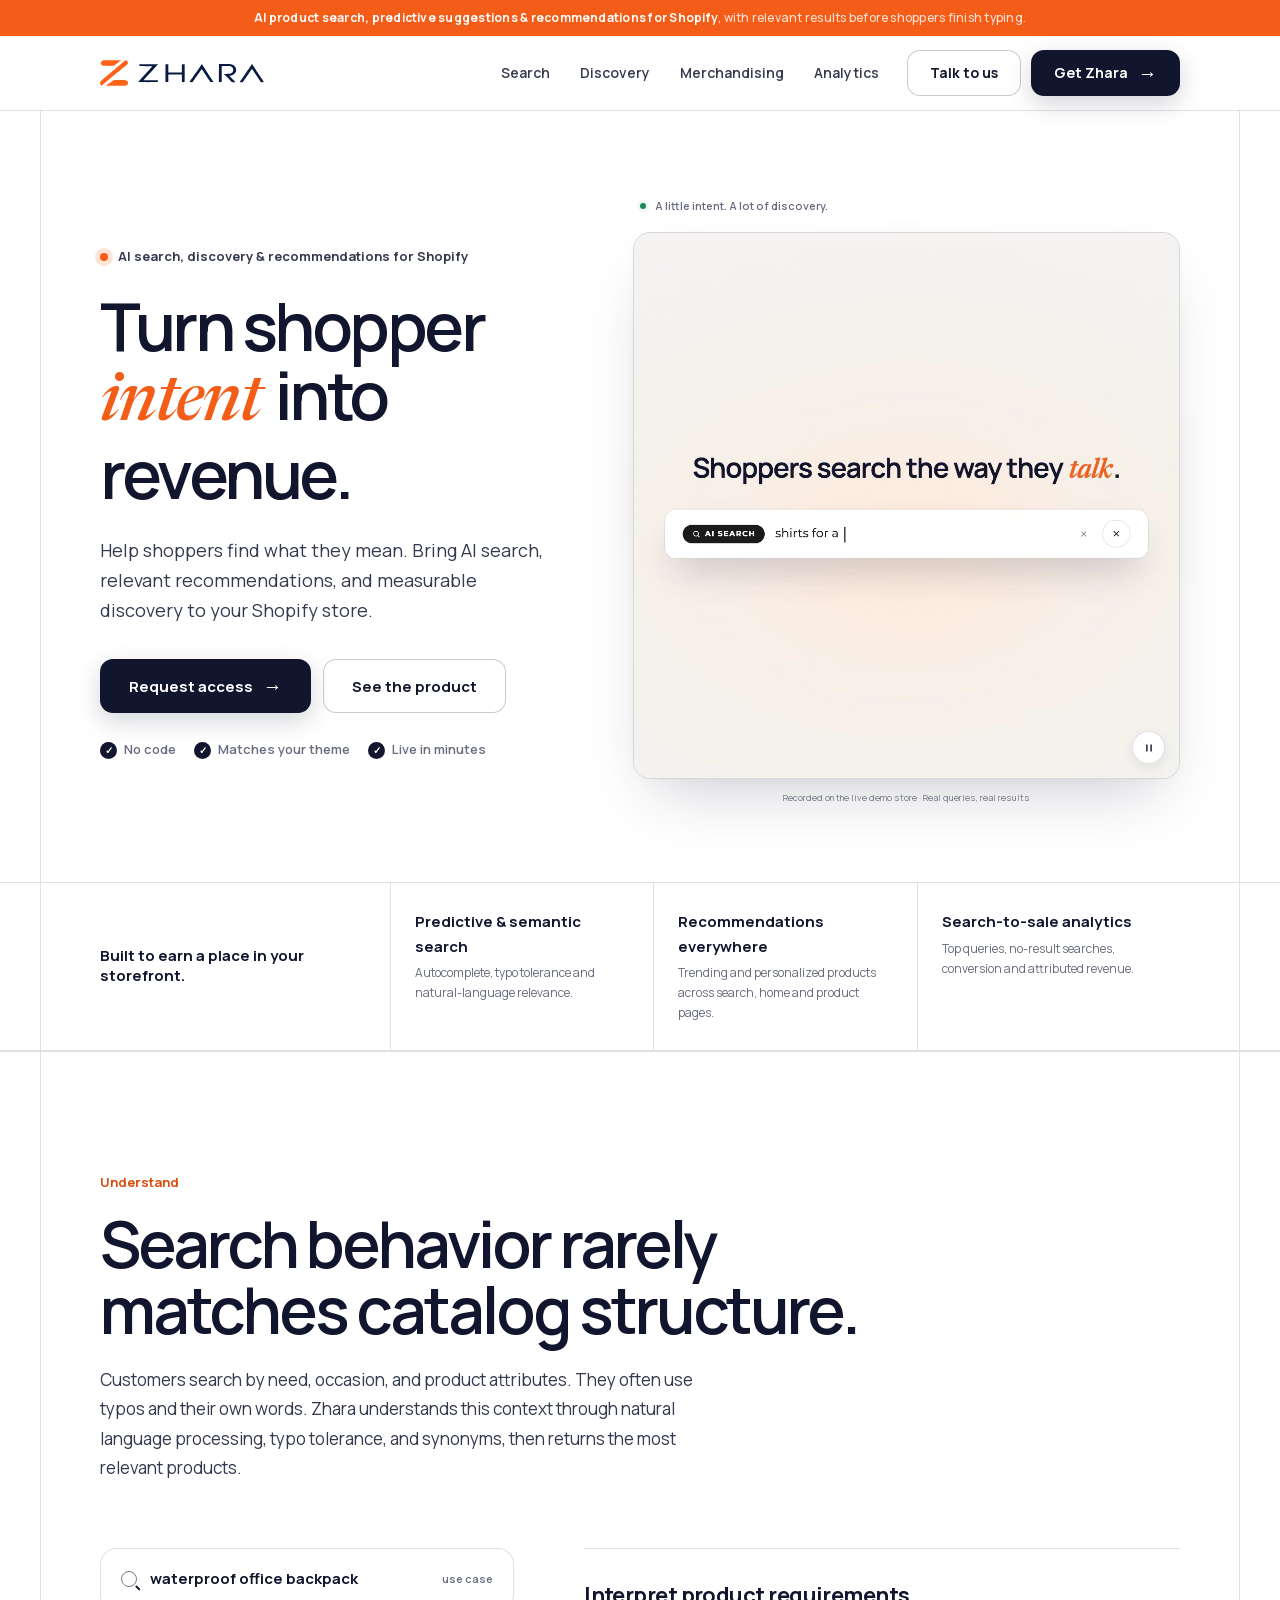
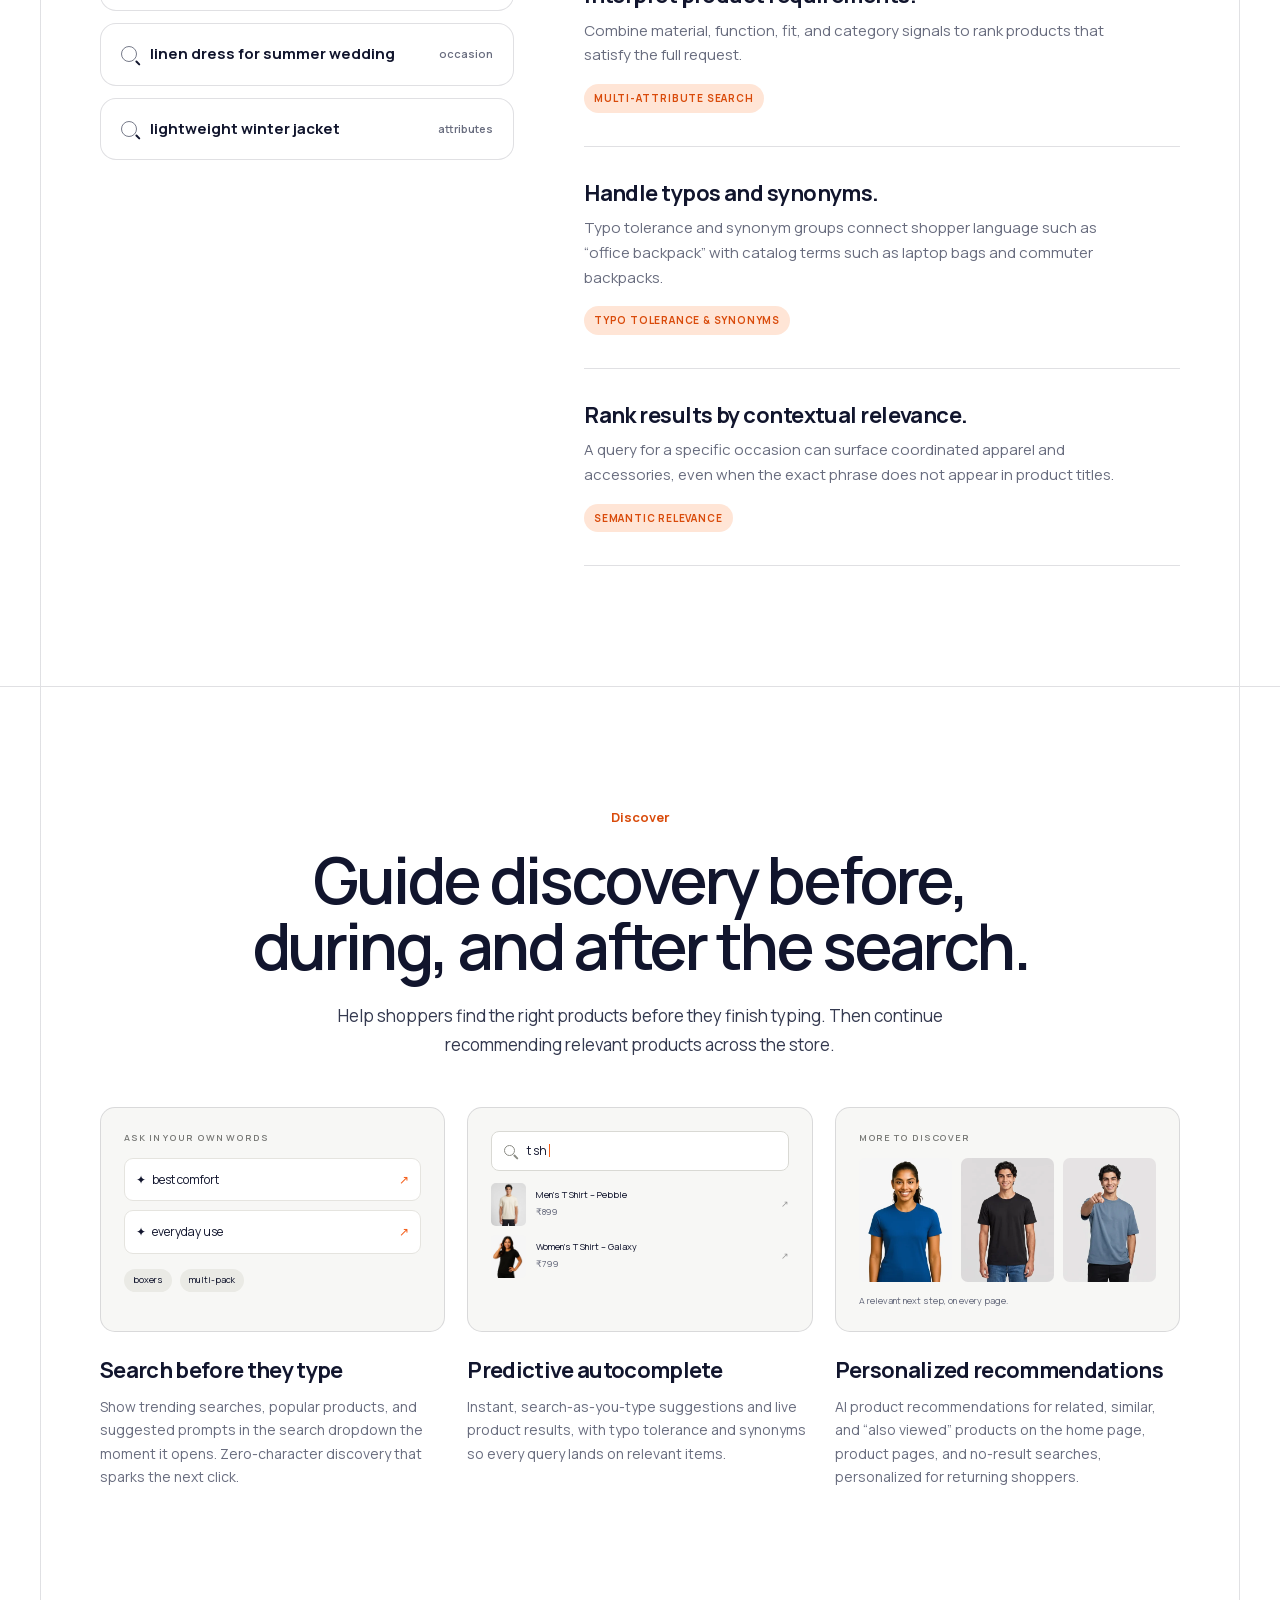
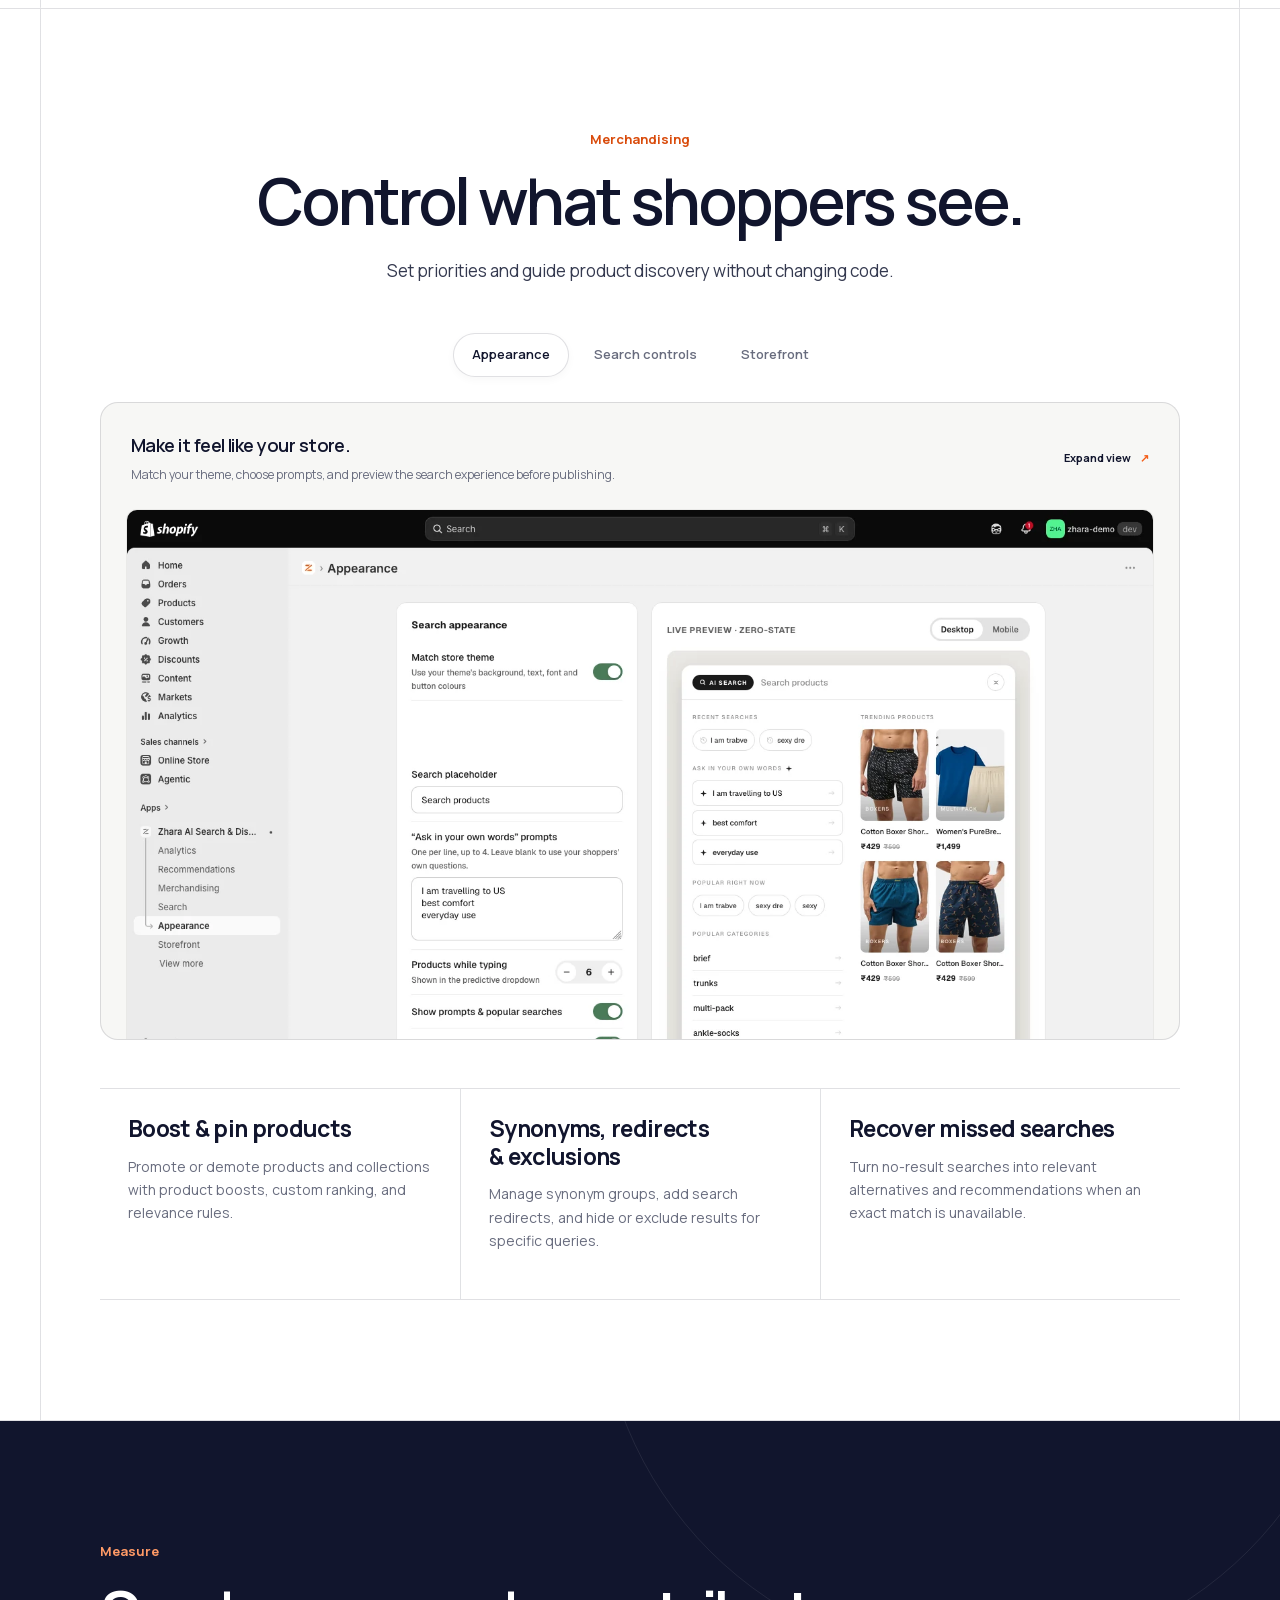
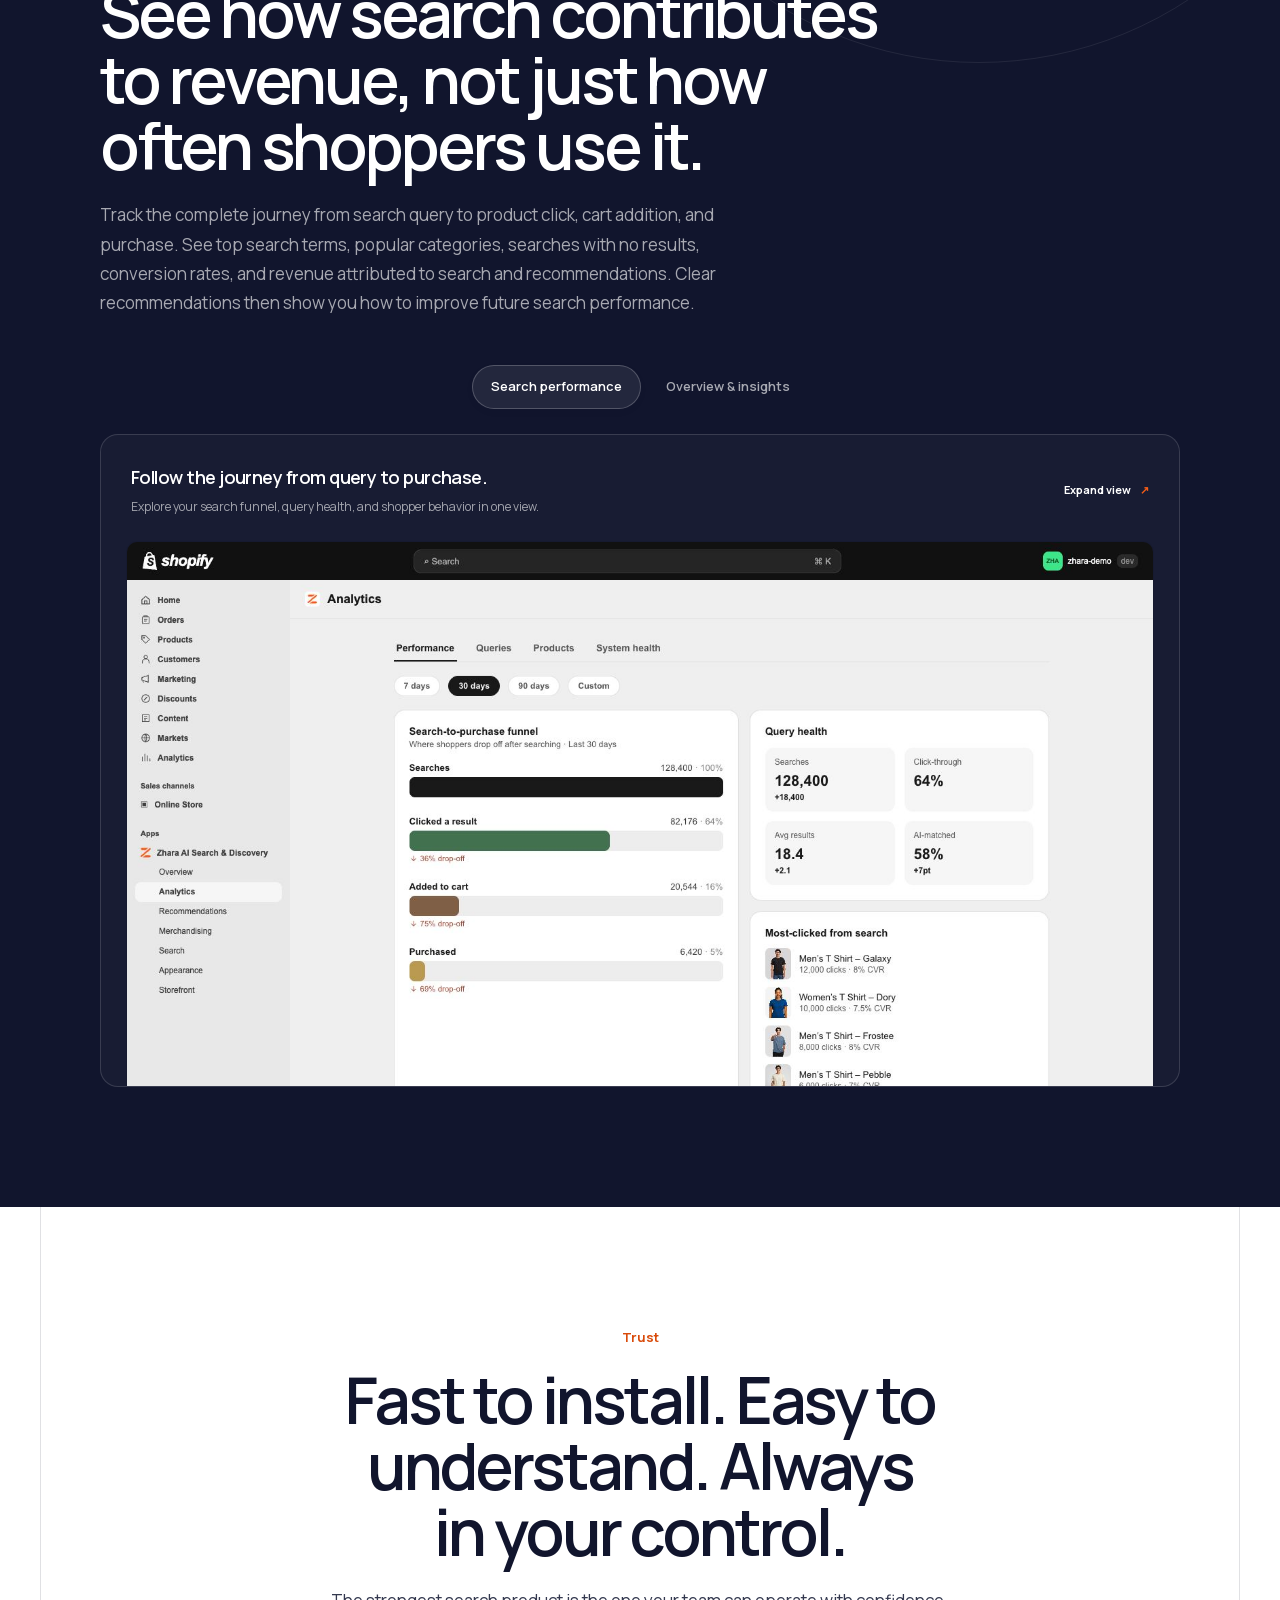
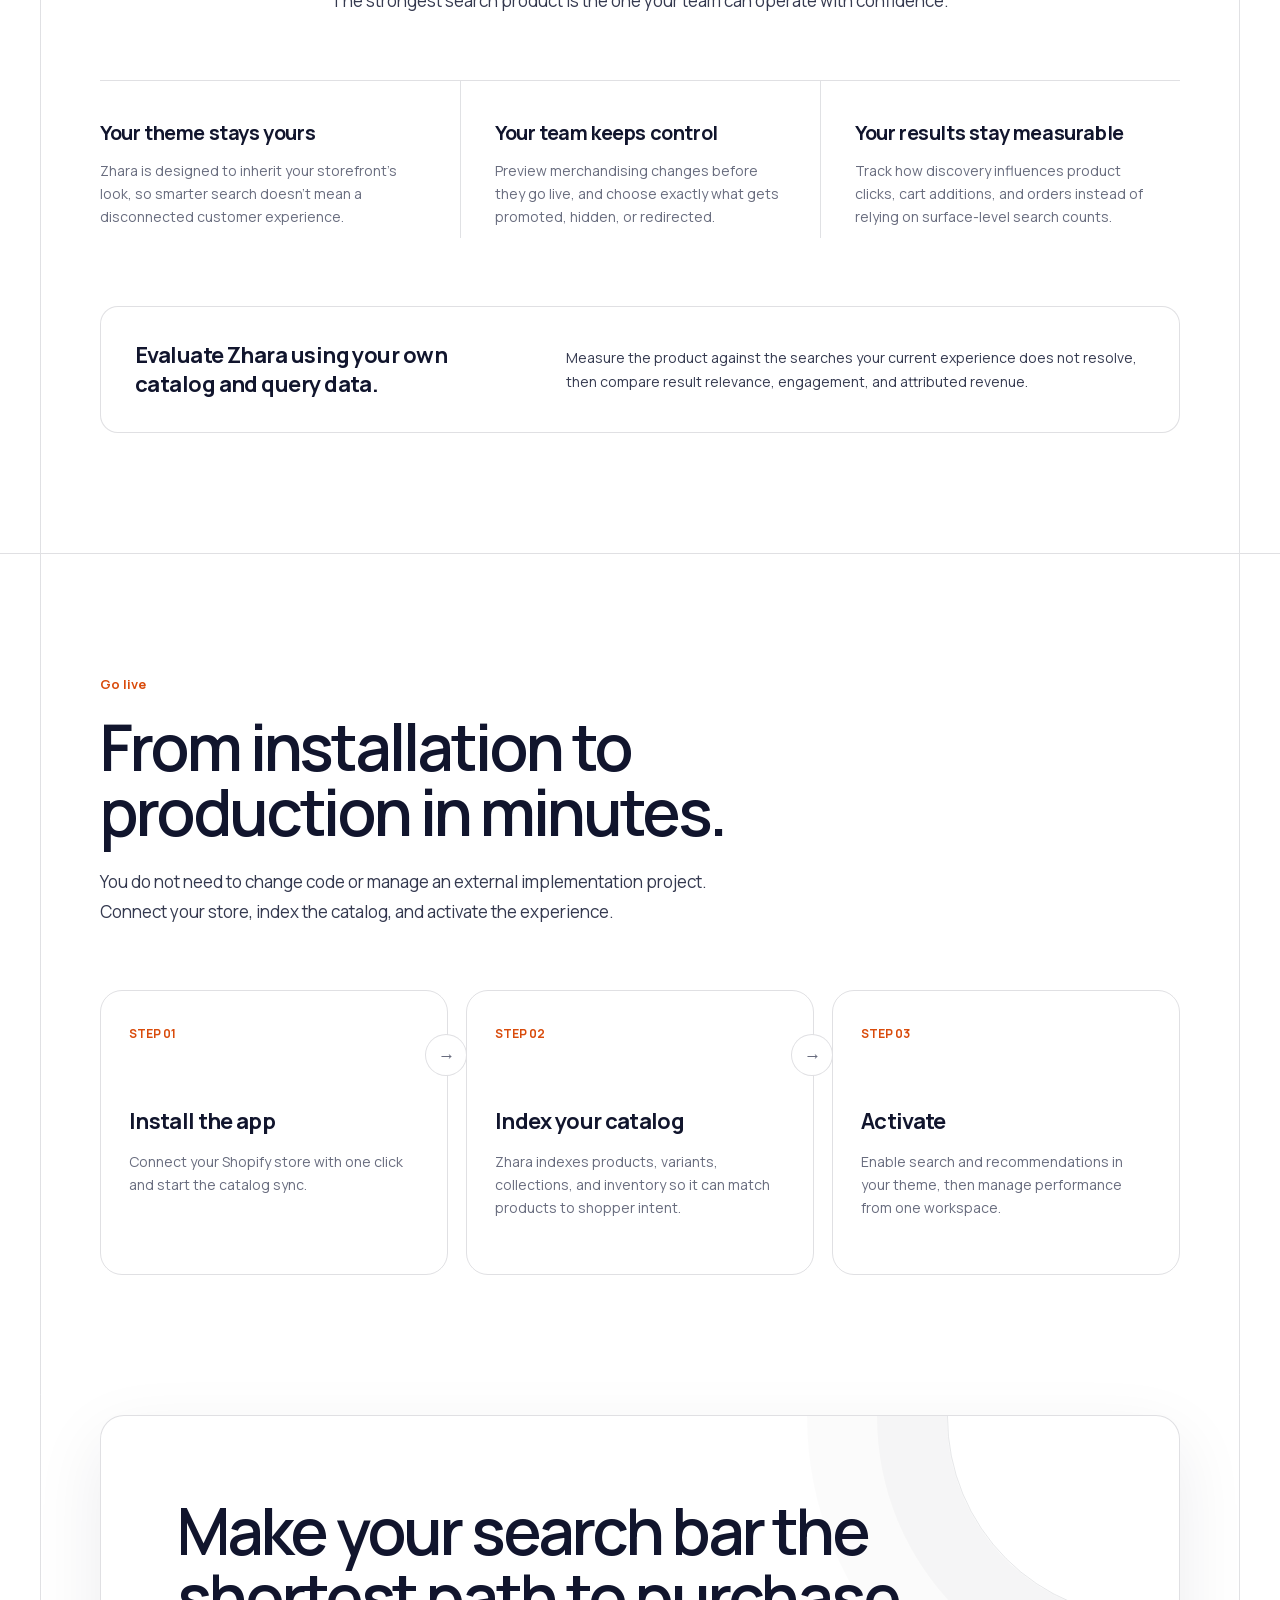
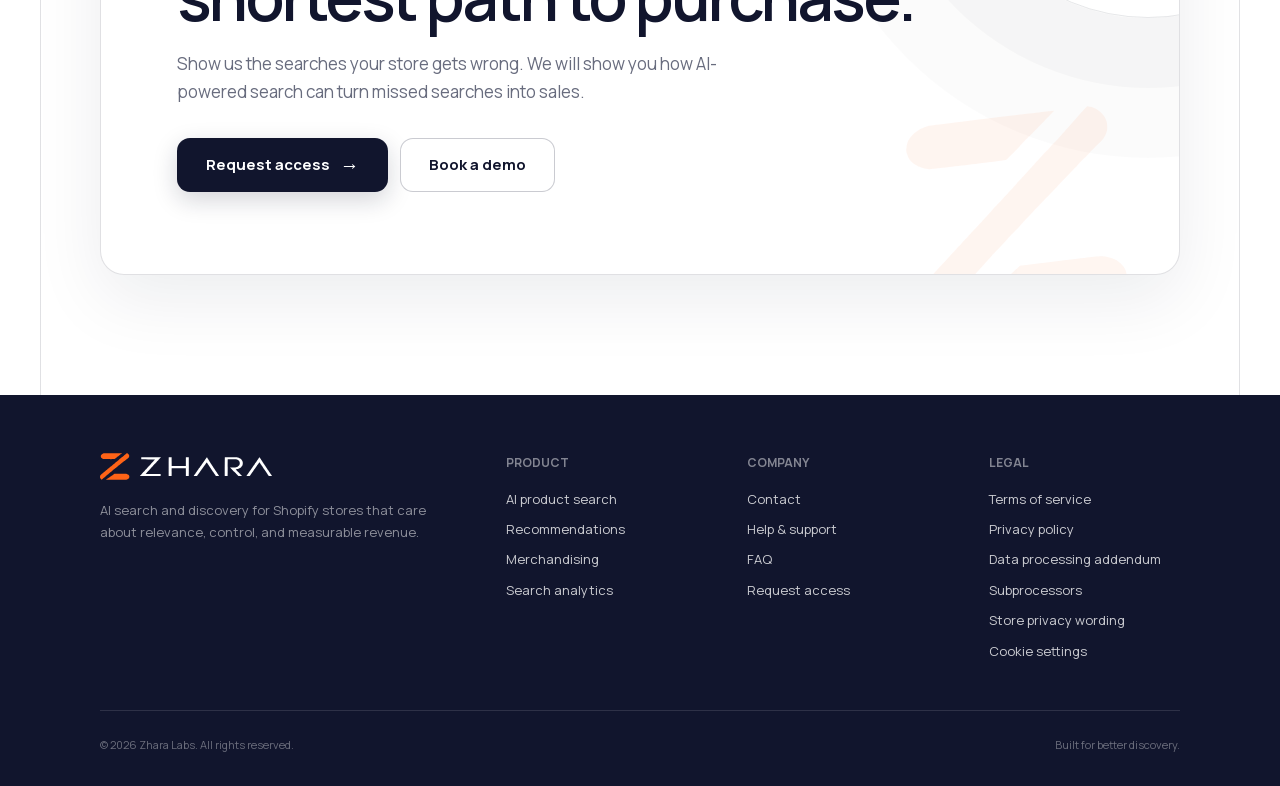
==== commit 845d2f4b: "Add self-hosted fonts and update stylesheets - Introduced self-hosted Manrope and Newsreader font fi" ====
--- a/index.html
+++ b/index.html
@@ -55,10 +55,16 @@
     "offers": { "@type": "Offer", "price": "0", "priceCurrency": "USD" }
   }
   </script>
-  <link rel="preconnect" href="https://fonts.googleapis.com">
-  <link rel="preconnect" href="https://fonts.gstatic.com" crossorigin>
-  <link href="https://fonts.googleapis.com/css2?family=Manrope:wght@400;500;600;700&family=Newsreader:ital,opsz,wght@1,6..72,500&display=swap" rel="stylesheet">
+  <link rel="preload" href="/assets/fonts/manrope-latin.woff2" as="font" type="font/woff2" crossorigin>
   <style>
+    /* Self-hosted fonts (latin subset from Google Fonts). The "Fallback" faces are
+       local fonts resized to Manrope/Newsreader metrics so the swap doesn't shift layout. */
+    @font-face { font-family: "Manrope"; font-style: normal; font-weight: 200 800; font-display: swap; src: url(/assets/fonts/manrope-latin.woff2) format("woff2"); }
+    @font-face { font-family: "Newsreader"; font-style: italic; font-weight: 500; font-display: swap; src: url(/assets/fonts/newsreader-italic-latin.woff2) format("woff2"); }
+    @font-face { font-family: "Manrope Fallback"; font-weight: 100 500; src: local("Arial"), local("ArialMT"), local("Liberation Sans"), local("Arimo"); size-adjust: 103.3%; ascent-override: 103.2%; descent-override: 29%; line-gap-override: 0%; }
+    @font-face { font-family: "Manrope Fallback"; font-weight: 600 900; src: local("Arial Bold"), local("Arial-BoldMT"), local("Liberation Sans Bold"), local("Arimo Bold"); size-adjust: 99%; ascent-override: 107.7%; descent-override: 30.3%; line-gap-override: 0%; }
+    @font-face { font-family: "Newsreader Fallback"; font-style: italic; src: local("Times New Roman Italic"), local("TimesNewRomanPS-ItalicMT"), local("Liberation Serif Italic"), local("Tinos Italic"); size-adjust: 96%; ascent-override: 76.6%; descent-override: 27.6%; line-gap-override: 0%; }
+
     :root {
       --ink: #11152d;
       --ink-2: #34394f;
@@ -72,8 +78,8 @@
       --orange-deep: #d94b0b;
       --orange-pale: #ffe5d6;
       --green: #1c8a58;
-      --font: "Manrope", -apple-system, BlinkMacSystemFont, "Segoe UI", sans-serif;
-      --serif: "Newsreader", Georgia, serif;
+      --font: "Manrope", "Manrope Fallback", -apple-system, BlinkMacSystemFont, "Segoe UI", sans-serif;
+      --serif: "Newsreader", "Newsreader Fallback", Georgia, serif;
       --max: 1080px;
       --radius: 24px;
       --shadow: 0 30px 80px rgba(17, 21, 45, .13), 0 2px 8px rgba(17, 21, 45, .06);
@@ -353,8 +359,131 @@
       *, *::before, *::after { animation-duration: .01ms !important; animation-iteration-count: 1 !important; transition-duration: .01ms !important; }
       .reveal { opacity: 1; transform: none; }
     }
+
+    /* Product demo (inlined to avoid a render-blocking request) */
+    /* Product motion follows the existing Manrope / Newsreader and navy / orange system. */
+    .hero { padding: 86px 0 76px; min-height: 760px; }
+    .hero-grid { grid-template-columns: minmax(0, .94fr) minmax(0, 1.06fr); gap: 48px; }
+    .hero h1 { font-size: clamp(54px, 5.2vw, 72px); }
+    .hero-copy { max-width: 460px; }
+    .product-stage { position: relative; min-width: 0; isolation: isolate; margin: 0; }
+    .product-stage::before { content: ''; position: absolute; inset: 3% -32px 4%; z-index: -1; border-radius: 50%; background: radial-gradient(ellipse, #ffe2d1 0, #faf5ef 45%, #fff0 70%); }
+    .demo-stage-label { display: flex; align-items: center; gap: 9px; margin: 0 0 17px 7px; font-size: 11px; font-weight: 600; color: var(--muted); }
+    .live-dot { display: inline-block; width: 6px; height: 6px; flex: none; background: var(--green); border-radius: 50%; box-shadow: 0 0 0 3px #1c8a5810; }
+    .ui-label { display: block; font-size: 8px; line-height: 1.5; font-weight: 600; letter-spacing: .1em; color: #777875; text-transform: uppercase; margin-bottom: 13px; }
+    .ui-label > span { color: var(--ink); margin-left: 3px; }
+    .demo-video-frame { position: relative; border: 1px solid #d8d8db; border-radius: 17px; overflow: hidden; background: #f4f3f0; aspect-ratio: 1; box-shadow: 0 30px 60px -22px #20243c3b, 0 3px 10px #20243c05; }
+    .demo-video { display: block; width: 100%; height: 100%; object-fit: cover; }
+    .demo-video-frame #demo-play { position: absolute; right: 14px; bottom: 14px; box-shadow: 0 4px 12px #20243c14; }
+    #demo-play { background: #fff; border: 1px solid var(--line); border-radius: 50%; width: 33px; height: 33px; cursor: pointer; display: grid; place-items: center; color: var(--ink); flex: none; }
+    #demo-play svg { width: 14px; height: 14px; stroke: currentColor; stroke-width: 2; fill: none; }
+    .demo-caption { margin-top: 12px; color: #858792; font-size: 9px; text-align: center; }
+    /* Quiet motion and tactile product evidence through the rest of the page. */
+    #discovery .simple-feature-grid { border: 0; gap: 22px; }
+    #discovery .simple-feature { padding: 0; border: 0; }
+    #discovery .simple-feature h3 { font-size: 22px; margin-top: 25px; }
+    #discovery .simple-feature p { max-width: none; }
+    .feature-visual { height: 225px; border: 1px solid var(--line); border-radius: 15px; padding: 23px; background: #f7f7f5; overflow: hidden; }
+    .feature-visual .ui-label { font-size: 9px; }
+    .mini-prompt { display: flex; background: #fff; border: 1px solid #e5e4df; border-radius: 9px; font-size: 12px; padding: 11px; margin-top: 9px; transition: transform .25s; }
+    .mini-prompt span { margin-left: auto; color: var(--orange); }
+    .simple-feature:hover .mini-prompt:first-of-type { transform: translateX(4px); }
+    .mini-tags { display: flex; gap: 8px; margin-top: 15px; }
+    .mini-tags span { font-size: 9px; padding: 4px 9px; background: #eaeae5; border-radius: 99px; }
+    .mini-search { display: flex; align-items: center; gap: 12px; background: #fff; border: 1px solid #d9d9d4; border-radius: 8px; padding: 9px 12px; font-size: 12px; margin-bottom: 12px; }
+    .mini-search .search-ico { width: 11px; height: 11px; color: #8a8b84; }
+    .mini-caret { width: 1px; height: 13px; background: var(--orange); margin-left: -10px; }
+    .mini-result { display: flex; align-items: center; gap: 10px; font-size: 9px; margin-top: 9px; }
+    .mini-result img { width: 35px; height: 43px; border-radius: 5px; object-fit: cover; object-position: top; }
+    .mini-result small { display: block; font-size: 9px; color: var(--muted); margin-top: 2px; }
+    .mini-result > span:last-child { margin-left: auto; color: #999; }
+    .mini-products { display: grid; grid-template-columns: repeat(3, 1fr); gap: 9px; }
+    .mini-products img { width: 100%; height: 124px; object-fit: cover; object-position: top; border-radius: 7px; transition: transform .3s ease; }
+    .simple-feature:hover .mini-products img:nth-child(2) { transform: translateY(-5px); }
+    .mini-caption { display: block; margin-top: 12px; font-size: 9px; color: var(--muted); }
+    .app-tour { margin-top: 48px; min-width: 0; }
+    .tour-tabs { display: flex; justify-content: center; gap: 6px; margin-bottom: 25px; }
+    .tour-tabs button { background: transparent; color: var(--muted); border: 1px solid transparent; font-size: 13px; font-weight: 600; padding: 10px 18px; border-radius: 99px; cursor: pointer; transition: color .2s, background .2s; }
+    .tour-tabs button:hover { color: var(--ink); background: var(--paper-2); }
+    .tour-tabs button[aria-selected="true"] { color: var(--ink); background: #fff; border-color: var(--line); box-shadow: 0 3px 9px #11152d08; }
+    .tour-panel { border: 1px solid var(--line); background: #f7f7f5; padding: 25px 25px 0; border-radius: 18px; overflow: hidden; }
+    .tour-panel[hidden] { display: none; }
+    .tour-summary { display: flex; justify-content: space-between; align-items: center; gap: 28px; padding: 3px 5px 24px; }
+    .tour-summary h3 { font-size: 18px; font-weight: 600; letter-spacing: -.03em; }
+    .tour-summary p { color: var(--muted); font-size: 12px; margin-top: 5px; max-width: 650px; }
+    .expand-shot { border: 0; background: none; white-space: nowrap; color: var(--ink); font-size: 11px; font-weight: 700; cursor: pointer; padding: 10px 0 10px 12px; }
+    .expand-shot span { margin-left: 7px; color: var(--orange); }
+    .screenshot-viewport { max-height: 530px; overflow: auto; border-radius: 11px 11px 0 0; border: 1px solid #0000000d; border-bottom: 0; scrollbar-width: thin; scrollbar-color: #c9c9c6 #f2f2f0; }
+    .screenshot-viewport img { width: 100%; height: auto; }
+    .analytics .tour-tabs button { color: #ffffffa3; }
+    .analytics .tour-tabs button:hover { background: #ffffff12; color: #fff; }
+    .analytics .tour-tabs button[aria-selected="true"] { background: #ffffff14; border-color: #ffffff36; color: #fff; }
+    .analytics .tour-panel { background: #ffffff08; border-color: #ffffff24; }
+    .analytics .tour-summary p { color: #ffffff99; }
+    .analytics .expand-shot { color: #fff; }
+    .analytics .screenshot-viewport { max-height: 545px; }
+    .screenshot-dialog { position: fixed; inset: 0; margin: auto; width: min(1300px, 94vw); height: min(90vh, 1100px); max-width: none; max-height: none; border: 1px solid #ffffff33; border-radius: 15px; background: #f1f1f1; color: var(--ink); box-shadow: 0 30px 100px #0005; padding: 0; }
+    .screenshot-dialog::backdrop { background: #0b1026b3; backdrop-filter: blur(7px); }
+    .dialog-toolbar { height: 57px; display: flex; align-items: center; justify-content: space-between; padding: 0 22px; background: #fff; border-bottom: 1px solid var(--line); }
+    .dialog-toolbar strong { font-size: 14px; }
+    .dialog-toolbar button { border: 0; background: #f5f5f3; border-radius: 50%; width: 32px; height: 32px; font-size: 23px; cursor: pointer; }
+    .dialog-actions { display: flex; align-items: center; gap: 8px; flex-shrink: 0; }
+    .dialog-toolbar .dialog-zoom { display: none; }
+    .dialog-image { height: calc(100% - 57px); overflow: auto; }
+    .dialog-image img { width: 100%; max-width: none; height: auto; }
+    body:has(.screenshot-dialog[open]) { overflow: hidden; }
+    button:focus-visible, a:focus-visible, .screenshot-viewport:focus-visible { outline: 2px solid var(--orange); outline-offset: 5px; }
+    section[id], #product-demo { scroll-margin-top: 100px; }
+    @media (max-width: 1000px) {
+      .hero-grid { grid-template-columns: 1fr; gap: 50px; }
+      .hero-content { max-width: 660px; }
+      .hero-copy { max-width: 610px; }
+      .product-stage { width: min(100%, 570px); margin-inline: auto; }
+      #discovery .simple-feature-grid { grid-template-columns: repeat(3, 1fr); gap: 17px; }
+      .feature-visual { padding: 16px; }
+      #discovery .simple-feature h3 { font-size: 19px; }
+      .mini-result { font-size: 8px; }
+      .mini-result > span:last-child { display: none; }
+    }
+    @media (max-width: 700px) {
+      .hero { padding: 57px 0 55px; }
+      .hero h1 { font-size: clamp(46px, 11.8vw, 66px); }
+      .hero-grid { gap: 47px; }
+      .product-stage::before { inset-inline: -20px; }
+      .demo-stage-label { font-size: 10px; }
+      .ui-label { font-size: 7px; letter-spacing: .06em; }
+      .demo-caption { font-size: 8px; }
+      #discovery .simple-feature-grid { grid-template-columns: 1fr; gap: 32px; }
+      .feature-visual { padding: 23px; height: 225px; }
+      #discovery .simple-feature h3 { font-size: 23px; margin-top: 19px; }
+      .mini-result { font-size: 10px; }
+      .mini-products img { height: 126px; }
+      .tour-tabs { gap: 2px; }
+      .tour-tabs button { font-size: 11px; padding: 9px 10px; min-height: 44px; }
+      .tour-panel { padding: 16px 12px 12px; border-radius: 13px; }
+      .tour-summary { display: block; padding: 0 2px 14px; }
+      .tour-summary h3 { font-size: 17px; }
+      .tour-summary p { font-size: 11px; }
+      .expand-shot { min-height: 44px; padding: 10px 0; margin-top: 4px; }
+      .screenshot-viewport, .analytics .screenshot-viewport { max-height: none; overflow: hidden; border-radius: 8px; border-bottom: 1px solid #0000000d; }
+      .screenshot-viewport img { width: 100%; max-width: 100%; height: auto; margin: 0; }
+      .screenshot-dialog { width: 100%; height: 100%; height: 100dvh; border: 0; border-radius: 0; }
+      .screenshot-dialog[open] { display: flex; flex-direction: column; }
+      .dialog-toolbar { height: auto; min-height: 64px; flex-shrink: 0; gap: 12px; padding: 10px 14px; padding-top: max(10px, env(safe-area-inset-top)); }
+      .dialog-toolbar strong { min-width: 0; font-size: 12px; line-height: 1.5; }
+      .dialog-toolbar button { width: 44px; height: 44px; }
+      .dialog-toolbar .dialog-zoom { display: block; width: auto; padding: 0 13px; border-radius: 9px; font-size: 12px; font-weight: 600; }
+      .dialog-image { height: auto; flex: 1; min-height: 0; overscroll-behavior: contain; }
+      .dialog-image img { width: 100%; }
+      .screenshot-dialog.is-zoomed .dialog-image img { width: 1200px; }
+    }
+    #demo-play[hidden] { display: none; }
+    @media (max-width: 380px) {
+      .nav-inner { gap: 12px; }
+      .brand img { width: 115px; }
+      .nav-actions .btn { white-space: nowrap; padding-inline: 12px; }
+    }
   </style>
-  <link rel="stylesheet" href="assets/product-demo.css">
 </head>
 <body>
   <div class="announcement">AI product search, predictive suggestions &amp; recommendations for Shopify<span>, with relevant results before shoppers finish typing.</span></div>
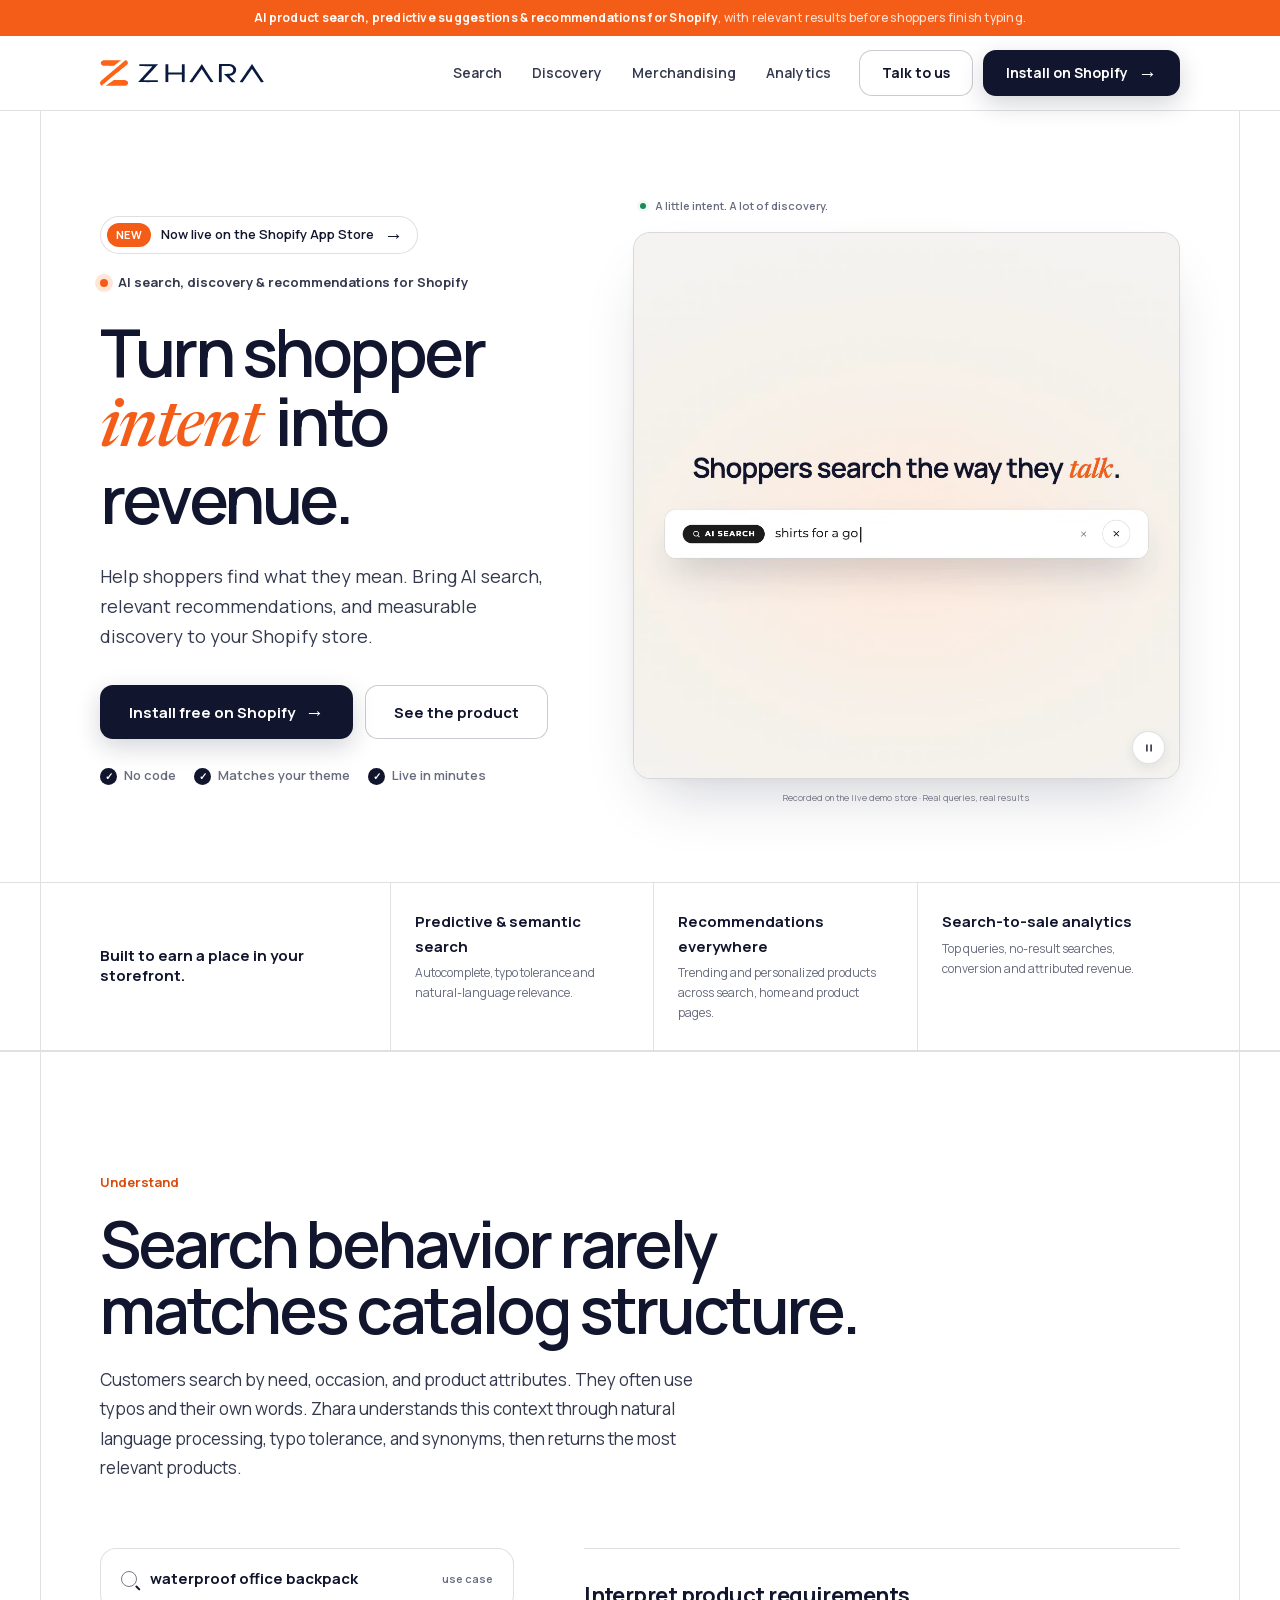
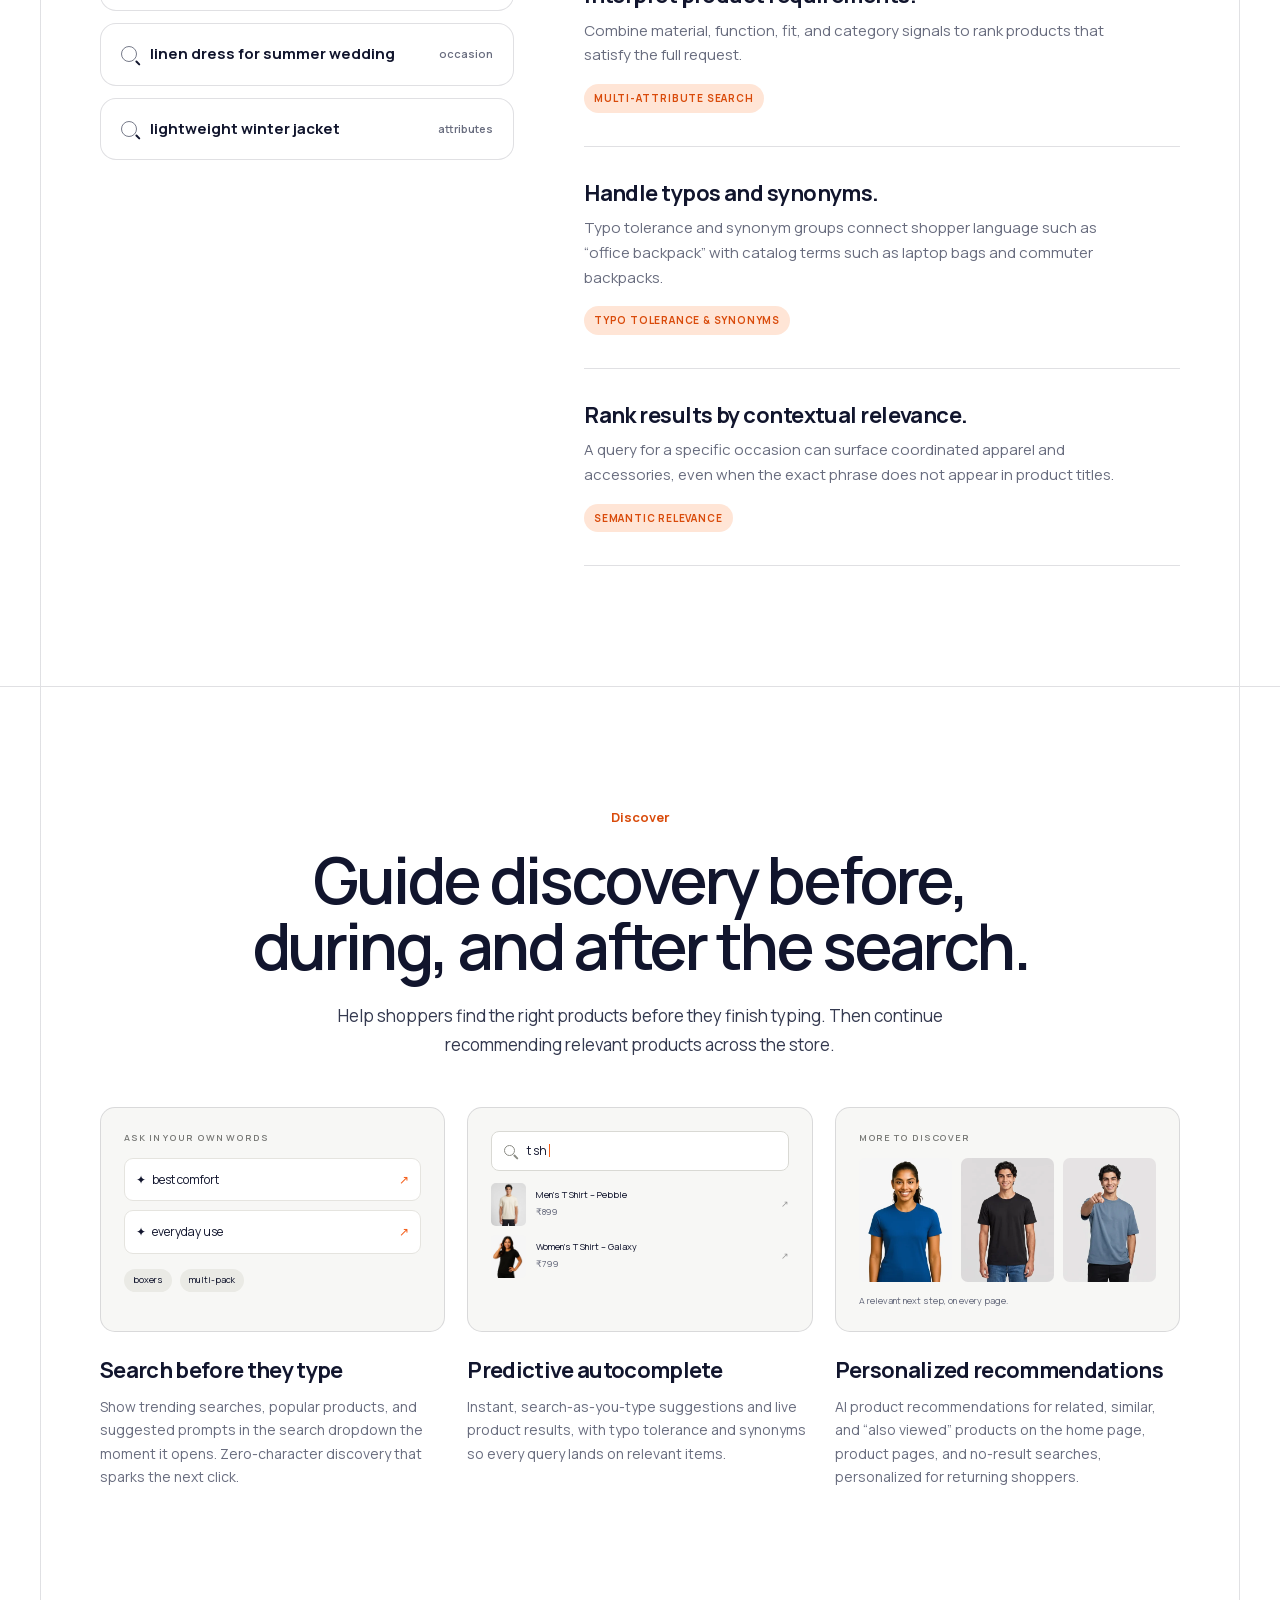
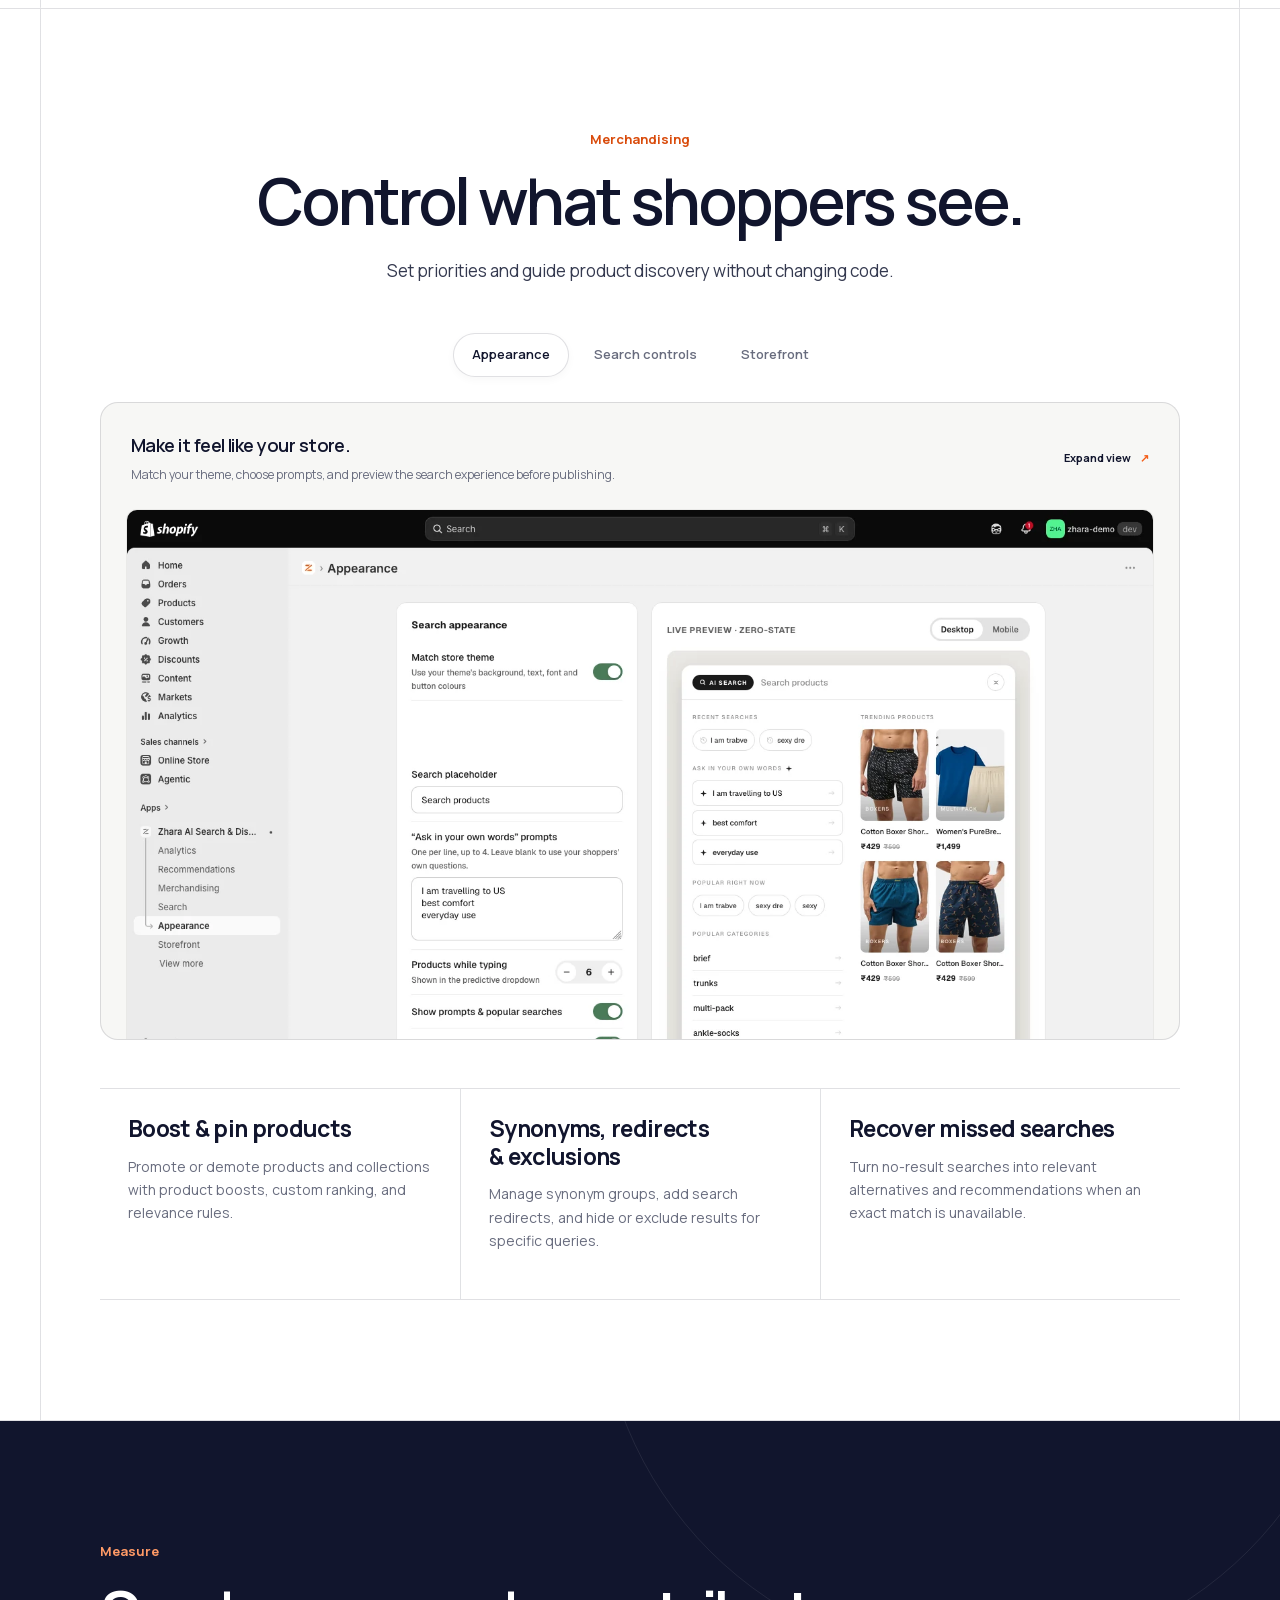
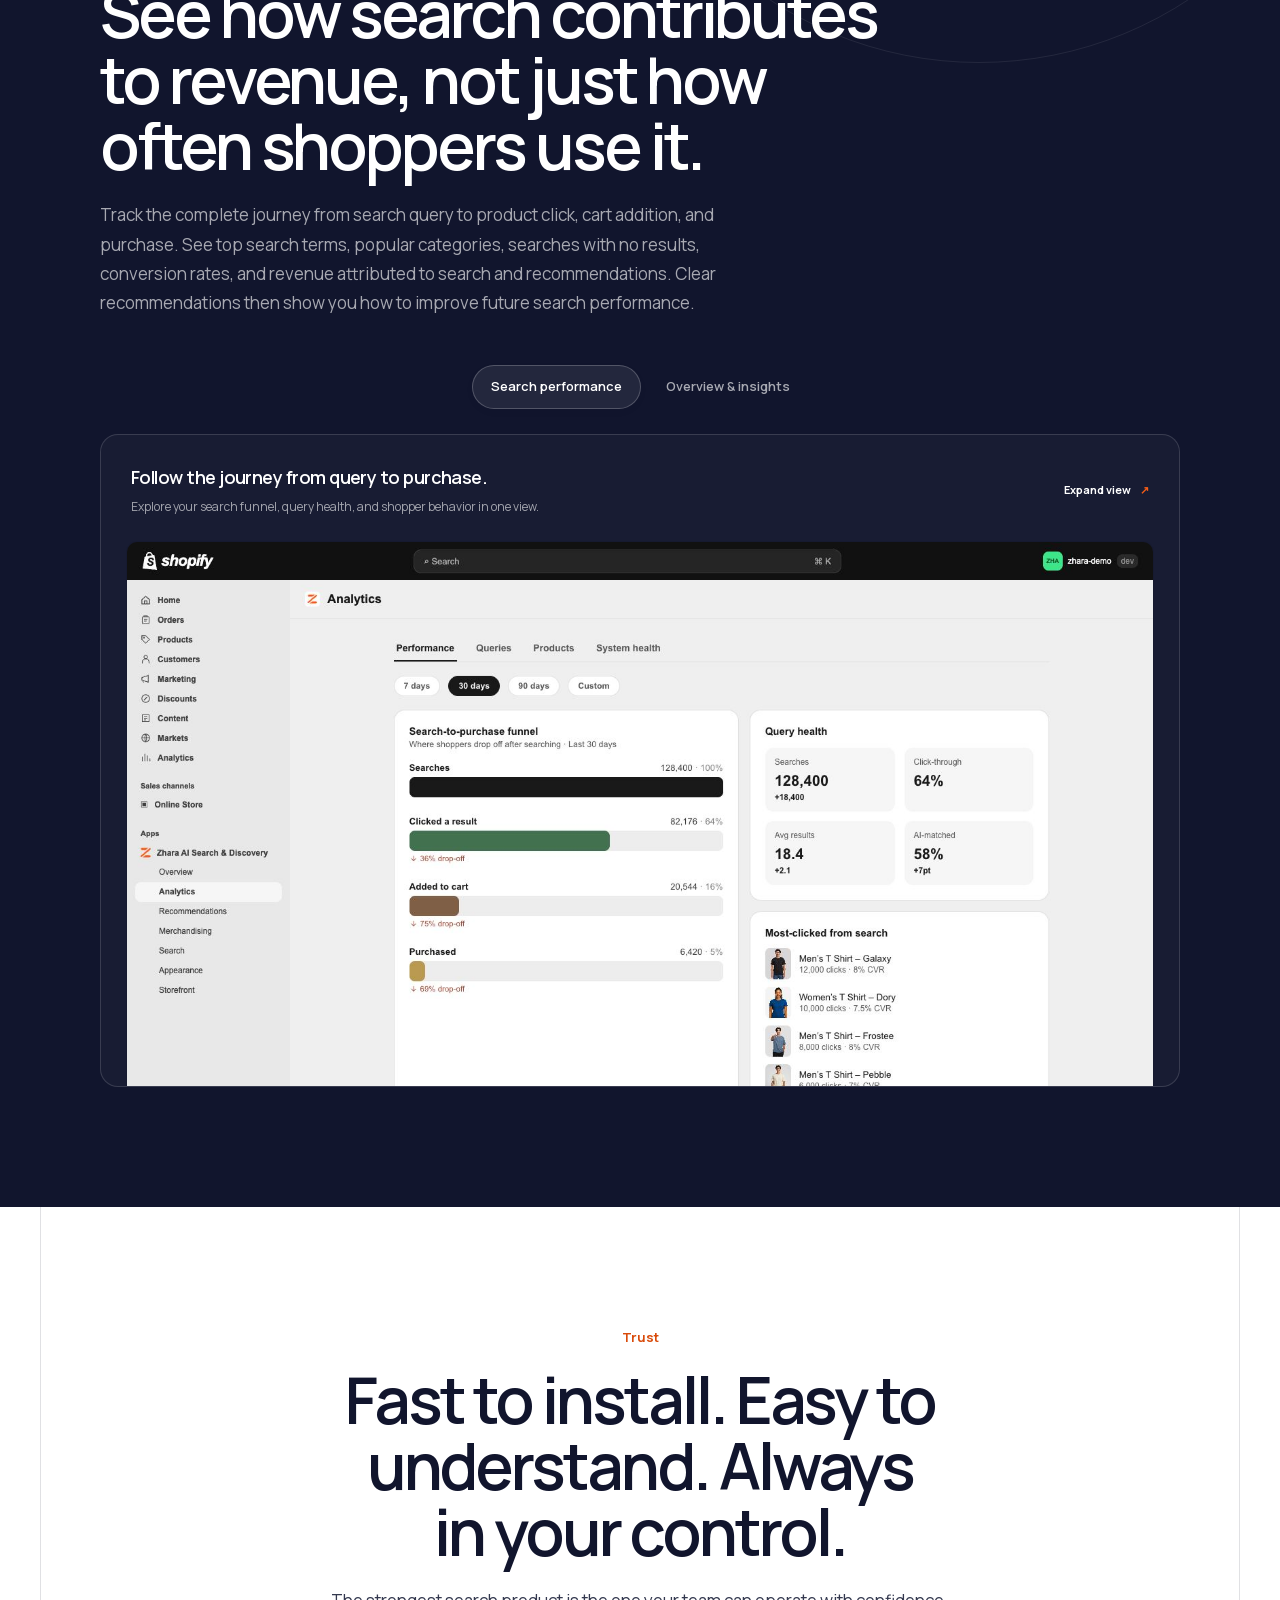
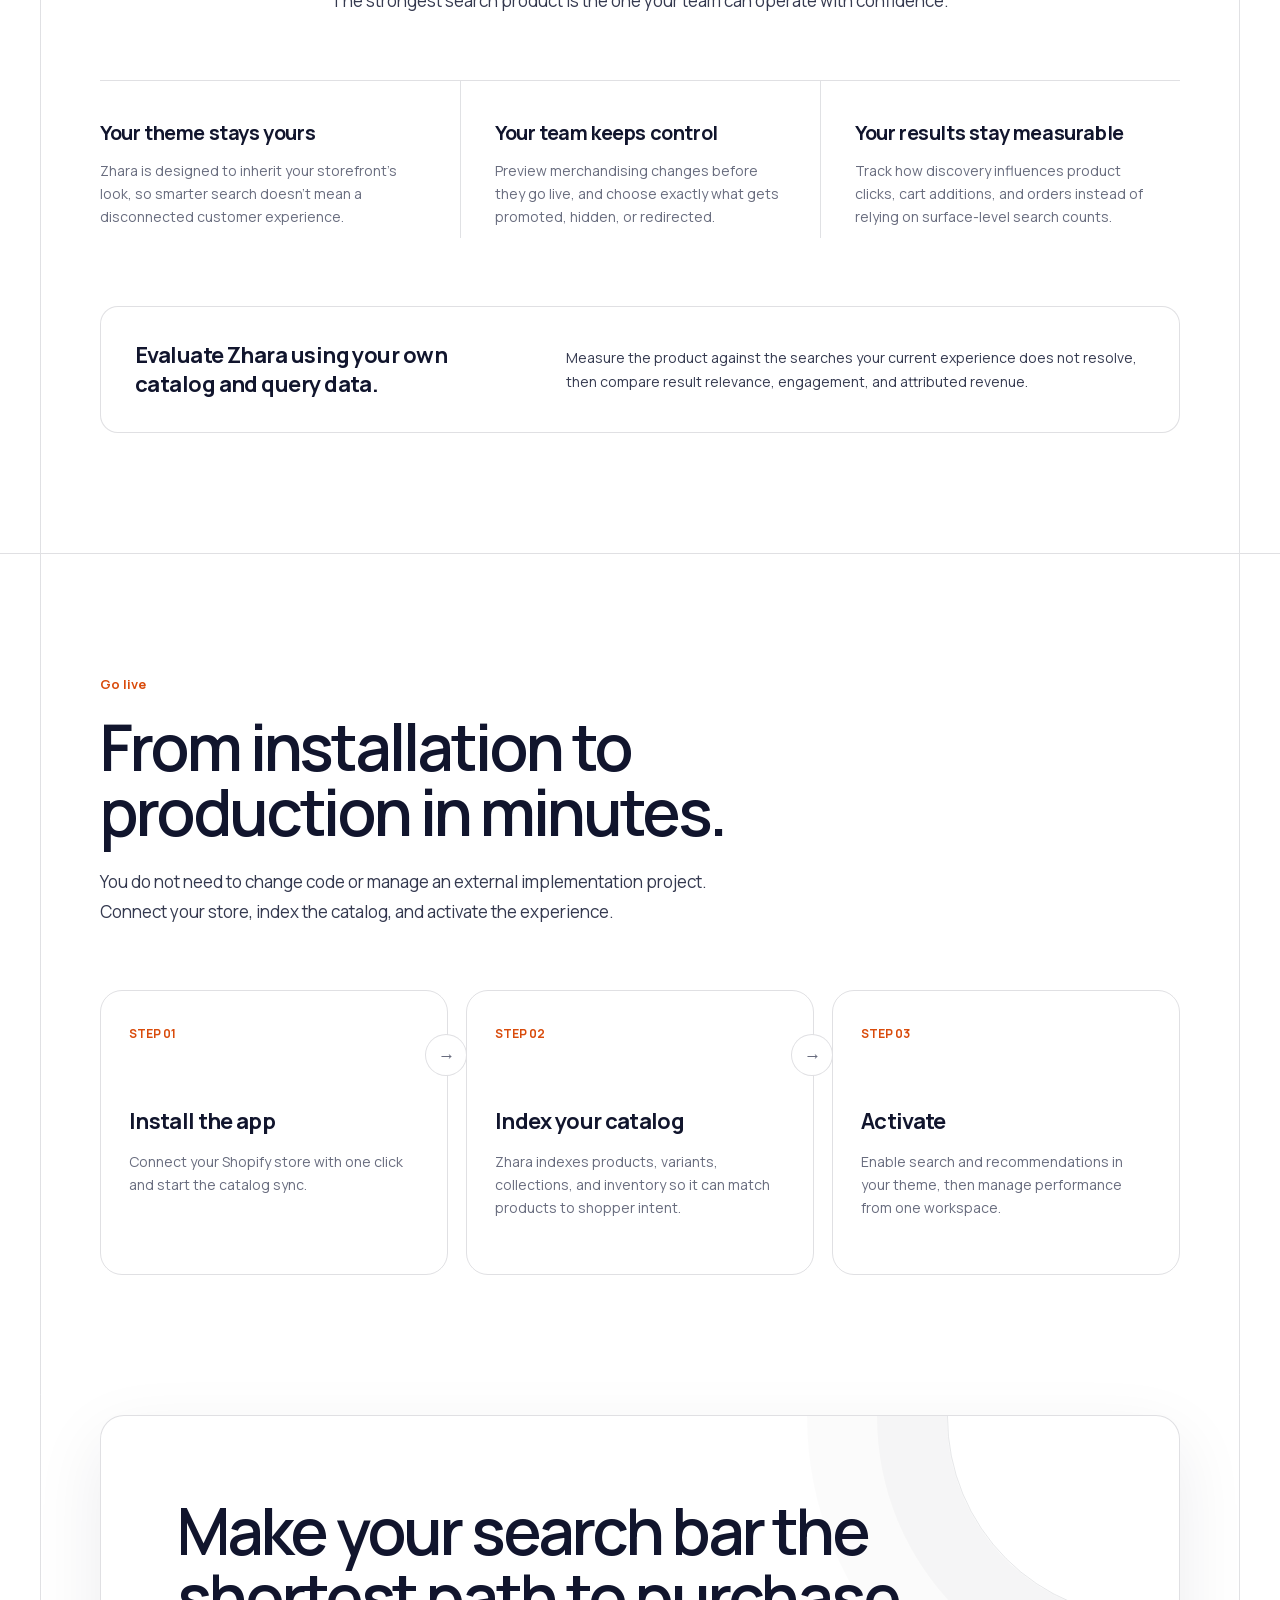
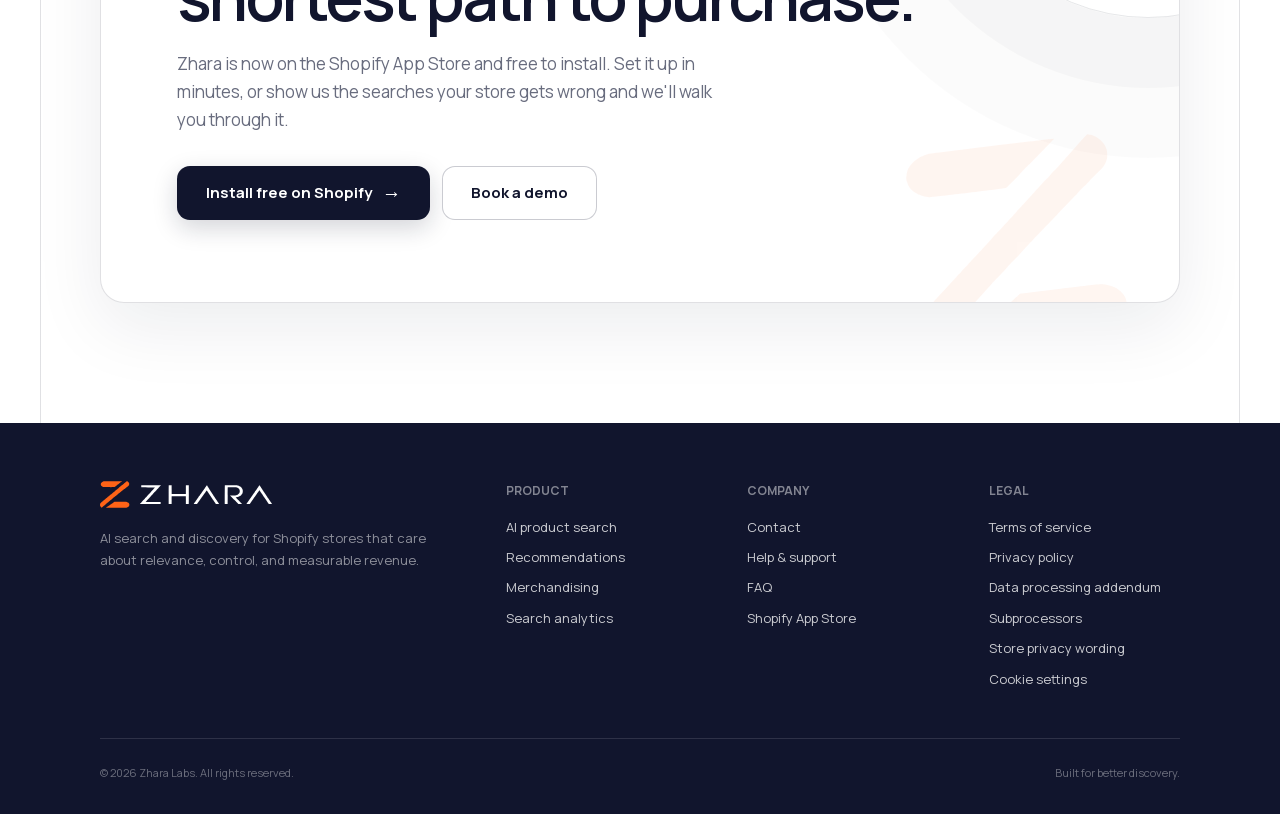
==== commit 2d98f442: "Link to the Shopify App Store listing Zhara is live at apps.shopify.com/zhara-ai-search-discovery. R" ====
--- a/index.html
+++ b/index.html
@@ -52,6 +52,8 @@
     "applicationCategory": "BusinessApplication",
     "operatingSystem": "Web",
     "description": "AI-powered product search, predictive autocomplete, trending searches, personalized recommendations, merchandising controls, and search analytics for Shopify stores.",
+    "installUrl": "https://apps.shopify.com/zhara-ai-search-discovery",
+    "sameAs": ["https://apps.shopify.com/zhara-ai-search-discovery"],
     "offers": { "@type": "Offer", "price": "0", "priceCurrency": "USD" }
   }
   </script>
@@ -184,6 +186,10 @@
       font-weight: 700;
       color: var(--ink-2);
     }
+    .launch-pill { display: inline-flex; align-items: center; gap: 10px; margin-bottom: 18px; padding: 6px 14px 6px 6px; border: 1px solid var(--line); border-radius: 999px; background: #fff; color: var(--ink); font-size: 13px; font-weight: 600; text-decoration: none; transition: border-color .2s; }
+    .launch-pill:hover { border-color: var(--ink); }
+    .launch-tag { padding: 3px 9px; border-radius: 999px; background: var(--orange); color: #fff; font-size: 11px; font-weight: 700; letter-spacing: .04em; text-transform: uppercase; }
+    .launch-pill + .eyebrow { display: flex; }
     .eyebrow::before { content: ""; width: 8px; height: 8px; border-radius: 50%; background: var(--orange); box-shadow: 0 0 0 5px var(--orange-pale); }
     h1, h2, h3 { text-wrap: balance; }
     h1 {
@@ -499,7 +505,7 @@
       </div>
       <div class="nav-actions">
         <a href="mailto:hello@zhara.app" class="btn btn-light">Talk to us</a>
-        <a href="#get-started" class="btn btn-dark">Get Zhara <span class="arrow">→</span></a>
+        <a href="https://apps.shopify.com/zhara-ai-search-discovery?utm_source=zhara.io" class="btn btn-dark">Install on Shopify <span class="arrow">→</span></a>
       </div>
     </div>
   </nav>
@@ -508,11 +514,12 @@
     <header class="hero" id="top">
       <div class="wrap hero-grid">
         <div class="hero-content">
+          <a href="https://apps.shopify.com/zhara-ai-search-discovery?utm_source=zhara.io" class="launch-pill"><span class="launch-tag">New</span>Now live on the Shopify App Store <span class="arrow">→</span></a>
           <div class="eyebrow">AI search, discovery &amp; recommendations for Shopify</div>
           <h1>Turn shopper <span class="serif">intent</span> into revenue.</h1>
           <p class="hero-copy">Help shoppers find what they mean. Bring AI search, relevant recommendations, and measurable discovery to your Shopify store.</p>
           <div class="hero-actions">
-            <a href="#get-started" class="btn btn-dark btn-lg">Request access <span class="arrow">→</span></a>
+            <a href="https://apps.shopify.com/zhara-ai-search-discovery?utm_source=zhara.io" class="btn btn-dark btn-lg">Install free on Shopify <span class="arrow">→</span></a>
             <a href="#product" class="btn btn-light btn-lg">See the product</a>
           </div>
           <div class="micro-proof" aria-label="Product benefits">
@@ -730,9 +737,9 @@
         <div class="cta-box reveal">
           <img src="assets/logo/zhara-mark.svg" class="cta-mark" alt="" aria-hidden="true">
           <h2>Make your search bar the shortest path to purchase.</h2>
-          <p>Show us the searches your store gets wrong. We will show you how AI-powered search can turn missed searches into sales.</p>
+          <p>Zhara is now on the Shopify App Store and free to install. Set it up in minutes, or show us the searches your store gets wrong and we'll walk you through it.</p>
           <div class="cta-actions">
-            <a href="mailto:hello@zhara.app?subject=I%27d%20like%20to%20try%20Zhara" class="btn btn-dark btn-lg">Request access <span class="arrow">→</span></a>
+            <a href="https://apps.shopify.com/zhara-ai-search-discovery?utm_source=zhara.io" class="btn btn-dark btn-lg">Install free on Shopify <span class="arrow">→</span></a>
             <a href="mailto:hello@zhara.app?subject=Zhara%20product%20demo" class="btn btn-light btn-lg">Book a demo</a>
           </div>
         </div>
@@ -745,7 +752,7 @@
       <div class="footer-top">
         <div class="footer-brand"><img src="assets/logo/zhara-logo-on-dark.svg" alt="Zhara" width="1302" height="209"><p>AI search and discovery for Shopify stores that care about relevance, control, and measurable revenue.</p></div>
         <div class="footer-col"><b>PRODUCT</b><a href="#product">AI product search</a><a href="#discovery">Recommendations</a><a href="#features">Merchandising</a><a href="#analytics">Search analytics</a></div>
-        <div class="footer-col"><b>COMPANY</b><a href="mailto:hello@zhara.app">Contact</a><a href="/help/">Help &amp; support</a><a href="/faq/">FAQ</a><a href="#get-started">Request access</a></div>
+        <div class="footer-col"><b>COMPANY</b><a href="mailto:hello@zhara.app">Contact</a><a href="/help/">Help &amp; support</a><a href="/faq/">FAQ</a><a href="https://apps.shopify.com/zhara-ai-search-discovery?utm_source=zhara.io">Shopify App Store</a></div>
         <div class="footer-col"><b>LEGAL</b><a href="/terms/">Terms of service</a><a href="/privacy/">Privacy policy</a><a href="/legal/dpa/">Data processing addendum</a><a href="/legal/subprocessors/">Subprocessors</a><a href="/help/store-privacy-policy/">Store privacy wording</a><a href="#" data-cookie-settings>Cookie settings</a></div>
       </div>
       <div class="footer-bottom"><span>© 2026 Zhara Labs. All rights reserved.</span><span>Built for better discovery.</span></div>
